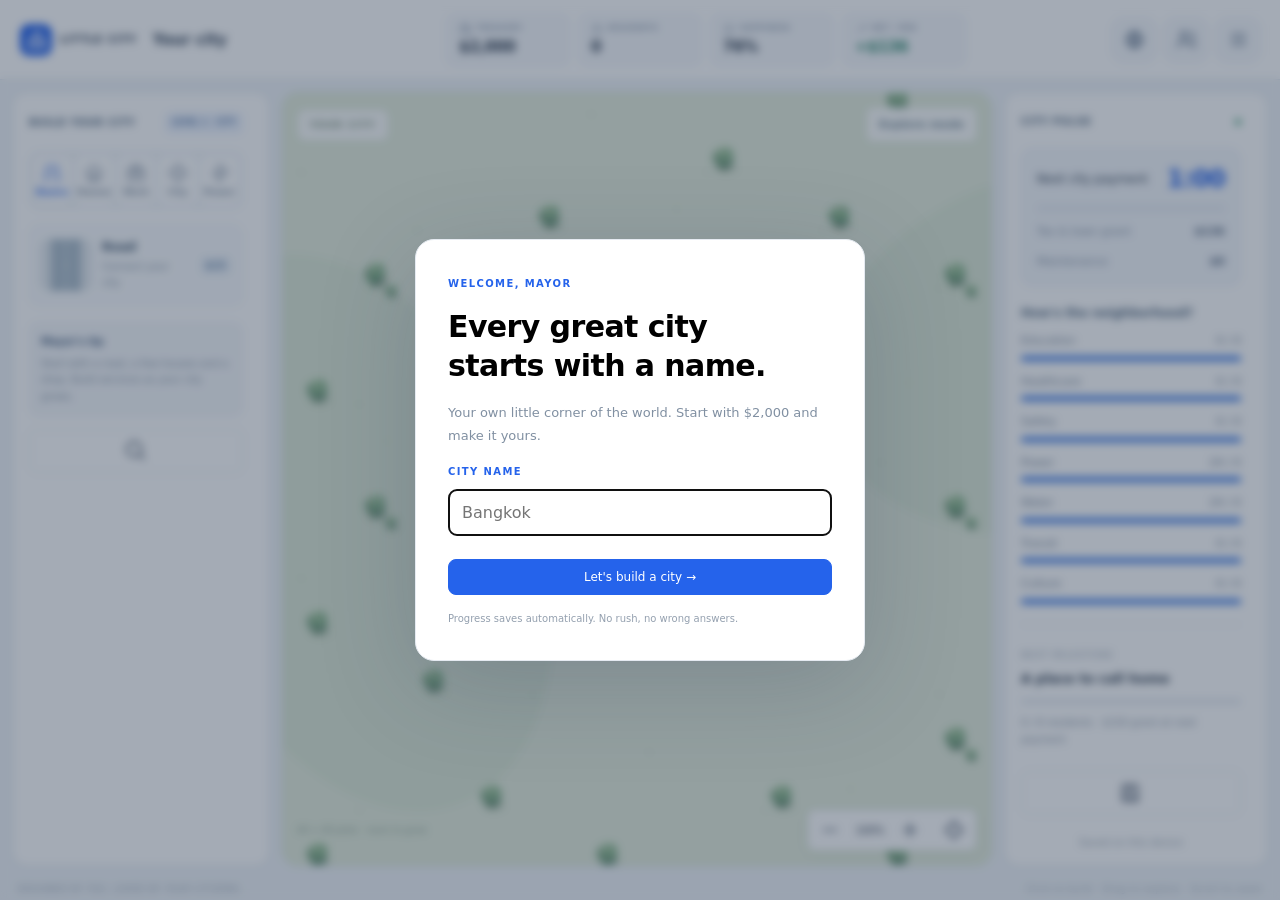
==== web/index.html @ 2259da4b "Initial Commit" ====
<!doctype html><html lang="en"><head><meta charset="UTF-8"><meta name="viewport" content="width=device-width, initial-scale=1, viewport-fit=cover"><meta name="theme-color" content="#2563eb"><link rel="icon" type="image/svg+xml" href="favicon.svg"><link rel="alternate icon" type="image/png" sizes="32x32" href="favicon-32.png"><link rel="apple-touch-icon" sizes="180x180" href="apple-touch-icon.png"><title>Little City — Mayor's Workshop</title><link rel="stylesheet" href="style.css"><link rel="stylesheet" href="toolbar.css"><link rel="stylesheet" href="desktop.css"></head><body class="game">
<header class="gameHeader"><div class="cityIdentity"><a class="brand" href="./" aria-label="Little City home"><span class="logo" aria-hidden="true"><svg class="cityLogo" xmlns="http://www.w3.org/2000/svg" viewBox="0 0 24 24" width="22" height="22" fill="none" stroke="currentColor" stroke-width="1.8" stroke-linecap="round" stroke-linejoin="round" focusable="false"><path d="M3 21h18M5 21V10h5M10 21V3h7v18M17 11h4v10M13 7h1M13 11h1M13 15h1M7 14h.01M7 17h.01M19 15h.01M19 18h.01"/></svg></span><span>LITTLE CITY<small>MAYOR'S WORKSHOP</small></span></a><button id="cityName" title="Rename city">Your city</button></div><div class="stats"><div><small>TREASURY</small><strong id="money">$2,000</strong></div><div><small>RESIDENTS</small><strong id="population">0</strong></div><div><small>HAPPINESS</small><strong id="happy">75%</strong></div><div><small>NET / MIN</small><strong id="net">+$120</strong></div></div><div class="headerActions" role="group" aria-label="City actions"><button id="worldButton" title="Manage cities, country and continent">World map</button><button id="coopButton" title="Play together" aria-label="Play together">Play together</button><button id="menuButton" aria-label="Open game menu" aria-haspopup="dialog" aria-controls="modal" aria-expanded="false"><svg class="menuIcon" viewBox="0 0 24 24" width="20" height="20" aria-hidden="true" focusable="false"><path d="M4 6h16M4 12h16M4 18h16" fill="none" stroke="currentColor" stroke-width="2" stroke-linecap="round"/></svg><span>Menu</span></button></div></header>
<main><aside id="builder" aria-label="Construction tools"><div class="mobileSheetHeader"><b>Build your city</b><button id="closeBuild" aria-label="Close building tools">Done</button></div><div class="sectionHeading"><span>BUILD YOUR CITY</span><span id="level">LEVEL 1</span></div><h1>A little town.<br>Big possibilities.</h1><p class="muted">Pick a building. Find its place.</p><div id="categories" class="tabs"></div><div id="buildList"></div><div class="tip"><b>Mayor's tip</b><p id="tipText">Start with a road, a few houses and a shop. Build services as your city grows.</p></div><button id="inspectTool" class="wide">Select & inspect <kbd>Esc</kbd></button></aside>
<section id="mapArea" aria-label="Interactive city map"><canvas id="map" tabindex="0" aria-label="City map. Click to build. Drag to pan. Arrow keys move the cursor, Enter builds, plus and minus zoom."></canvas><button id="coopStatus" class="coopStatus" hidden aria-label="Shared city players"></button><div class="mapHeading"><span class="liveDot"></span><span id="mapLabel">YOUR NEXT GREAT PLACE</span><span id="toolLabel">Explore mode</span></div><div class="mapBottom"><span id="coords">40 × 40 plots · room to grow</span><div class="zoom"><button id="zoomOut" aria-label="Zoom out">−</button><span id="zoomText">100%</span><button id="zoomIn" aria-label="Zoom in">+</button><button id="centerMap" aria-label="Center map">⌖</button></div></div><div id="toast" role="status" aria-live="polite"></div></section>
<aside id="details" aria-label="City information"><div class="mobileSheetHeader"><b>City & building details</b><button id="closeDetails" aria-label="Close city information">Done</button></div><div class="sectionHeading"><span>CITY PULSE</span><span class="liveDot"></span></div><h2>Good things take shape.</h2><p class="muted">Every road is a new beginning.</p><div class="payment"><div><span>Next city payment</span><strong id="countdown">1:00</strong></div><progress id="timer" max="60" value="0"></progress><p><span>Tax & town grant</span><b id="income">$120</b></p><p><span>Maintenance</span><b id="expenses">$0</b></p></div><div id="selected"></div><h3>How's the neighborhood?</h3><div id="services"></div><p id="districtBenefits" class="muted"></p><div class="milestone"><small>NEXT MILESTONE</small><h3 id="milestoneTitle"></h3><progress id="milestoneProgress" max="8" value="0"></progress><p id="milestoneText"></p></div><button id="achievements" class="wide">City journal →</button><p id="saveState" class="saveState">Saved on this device</p></aside></main>
<nav id="mobileNav" aria-label="Game controls"><button id="mobileExplore" aria-pressed="true">Explore</button><button id="mobileBuild" aria-controls="builder" aria-expanded="false">Build</button><button id="mobilePulse" aria-controls="details" aria-expanded="false">City info</button><button id="mobileWorld">World</button></nav><footer><span>DESIGNED BY YOU. LOVED BY YOUR CITIZENS.</span><span>Click to build · Drag to explore · Scroll to zoom</span></footer>
<dialog id="welcome"><form id="welcomeForm"><span class="eyebrow">WELCOME, MAYOR</span><h2>Every great city<br>starts with a name.</h2><p>Your own little corner of the world. Start with $2,000 and make it yours.</p><label for="newName">CITY NAME</label><input id="newName" maxlength="40" placeholder="Bangkok" required autocomplete="off"><button class="primary wide" type="submit">Let's build a city →</button><small>Progress saves automatically. No rush, no wrong answers.</small></form></dialog>
<dialog id="modal" aria-label="City panel"><div id="modalContent"></div><button id="closeModal" class="wide">Back to city</button></dialog><input type="file" id="importFile" accept=".json,application/json" hidden>
<script src="engine.js"></script><script src="world.js"></script><script src="icons.js"></script><script src="art.js"></script><script src="game.js"></script><script src="coop-client.js"></script><script src="mobile.js"></script></body></html>
---- web/style.css ----
*{box-sizing:border-box} :root{font-family:Inter,ui-sans-serif,system-ui,-apple-system,BlinkMacSystemFont,"Segoe UI",sans-serif;color:#253448;background:#f4f6f8;font-synthesis:none}body{margin:0}button,input{font:inherit}button,a{touch-action:manipulation}button{border:1px solid #e1e7ec;border-radius:8px;background:white;color:#34445a;padding:10px 12px;cursor:pointer;transition:background .16s,transform .16s}button:hover{background:#edf3fd}button:focus-visible,a:focus-visible,canvas:focus-visible{outline:3px solid #2563eb;outline-offset:2px}button:disabled{opacity:.5;cursor:not-allowed}header{height:90px;padding:0 26px;background:white;display:flex;align-items:center;gap:25px;border-bottom:1px solid #e5e9ee}.brand{color:#22324b;text-decoration:none;font-weight:850;font-size:14px;letter-spacing:1.5px;display:flex;gap:10px;align-items:center;white-space:nowrap}.brand small{font-size:8px;letter-spacing:2px;display:block;margin-top:4px;color:#8793a3}.logo{display:grid;place-items:center;background:#2563eb;color:white;width:40px;height:40px;border-radius:11px;font-size:29px}#cityName{font-weight:650;border:0;font-size:17px;max-width:190px;overflow:hidden;text-overflow:ellipsis;white-space:nowrap}.stats{display:flex;gap:30px;flex:1;justify-content:center}.stats small{font-size:9px;letter-spacing:1.3px;color:#8490a0;display:block;margin-bottom:5px}.stats strong{font-size:21px;font-weight:650}#net{color:#278568}#menuButton{font-size:12px}main{display:grid;grid-template-columns:253px minmax(0,1fr) 271px;height:calc(100dvh - 124px);min-height:500px}aside{background:#fff;padding:25px 20px;overflow-y:auto;scrollbar-width:thin}#builder{border-right:1px solid #e4e8ed}#details{border-left:1px solid #e4e8ed}.sectionHeading{font-size:9px;font-weight:750;letter-spacing:1.4px;display:flex;justify-content:space-between;color:#8190a2}#level{color:#2563eb;background:#edf3ff;padding:3px 6px;border-radius:4px}h1{font-size:26px;line-height:1.23;letter-spacing:-1px;margin:23px 0 10px}h2{font-size:22px;letter-spacing:-.6px;line-height:1.3}h3{font-size:13px;margin:23px 0 12px}.muted{color:#8a95a3;font-size:12px;line-height:1.7}.tabs{display:flex;overflow:auto;gap:5px;margin:24px -5px 14px;padding-bottom:8px;scrollbar-width:thin}.tabs button{font-size:10px;border:0;padding:8px}.tabs .active{background:#eaf1ff;color:#2563eb;font-weight:700}.buildCard{width:100%;display:flex;text-align:left;gap:11px;align-items:center;margin-bottom:8px;padding:11px 9px}.buildCard.active{background:#edf4ff;border-color:#80a7ef;box-shadow:0 0 0 1px #80a7ef}.buildCard canvas{width:43px;height:43px;background:#edf3ed;border-radius:6px;flex-shrink:0}.buildCard b{font-size:12px;display:block;margin-bottom:5px}.buildCard small{font-size:10px;color:#8b96a3}.buildCard .price{margin-left:auto;color:#2563eb;font-size:11px;font-weight:700}.tip{margin-top:24px;border-radius:10px;background:#f5f8fd;padding:15px;font-size:11px;color:#74859b;line-height:1.65}.tip b{color:#3c5679}.tip p{margin:5px 0 0}.wide{width:100%;margin-top:13px;font-size:12px}kbd{font:9px inherit;margin-left:15px;color:#8c97a7}#mapArea{position:relative;overflow:hidden;background:#c4dbb5}#map{width:100%;height:100%;display:block;touch-action:none;cursor:grab}.mapHeading{position:absolute;left:22px;top:22px;right:22px;display:flex;gap:9px;align-items:center;pointer-events:none;font-size:9px;letter-spacing:1.3px;color:#4d6d4b;font-weight:750}#toolLabel{margin-left:auto;background:#ffffffdc;padding:9px 12px;border-radius:7px;letter-spacing:0;font-size:11px;color:#506076}.liveDot{background:#42a078;border-radius:50%;width:6px;height:6px;display:inline-block}.mapBottom{position:absolute;bottom:18px;left:20px;right:20px;display:flex;justify-content:space-between;align-items:center;gap:10px}#coords{color:#58764f;font-size:10px}.zoom{background:white;display:flex;border-radius:8px;box-shadow:0 2px 12px #35542a13;align-items:center}.zoom button{border:0;border-radius:8px;font-size:19px;padding:7px 11px}.zoom span{font-size:10px;min-width:36px;text-align:center}.payment{background:#f7f9fc;border:1px solid #e9edf3;border-radius:12px;padding:15px;margin-top:23px;font-size:11px}.payment>div{display:flex;align-items:center;justify-content:space-between}.payment strong{font-size:19px;color:#2563eb}.payment p{display:flex;justify-content:space-between;color:#7f8da1;margin:13px 0 0}.payment b{color:#50627b;font-weight:550}progress{display:block;width:100%;height:5px;border:0;border-radius:8px;margin-top:13px;accent-color:#3474e5}progress::-webkit-progress-bar{background:#e5eaf1;border-radius:8px}progress::-webkit-progress-value{background:#3474e5;border-radius:8px}.service{font-size:10px;margin:11px 0}.service>div{display:flex;justify-content:space-between;color:#718197}.service progress{height:4px;margin-top:6px}.milestone{border-top:1px solid #e8edf2;margin-top:24px;padding-top:22px}.milestone small{font-size:9px;color:#93a0af;letter-spacing:1px}.milestone h3{margin:9px 0}.milestone p{font-size:10px;color:#8996a6}.saveState{text-align:center;font-size:9px;color:#9ba6b2;margin-top:20px}#selected{font-size:12px;line-height:1.65}#selected:not(:empty){border:1px solid #b7ceef;background:#f6f9ff;border-radius:10px;padding:14px;margin-top:20px}#selected h3{margin:0 0 5px}.primary{background:#2563eb;border-color:#2563eb;color:white}.primary:hover{background:#1d52c9}.danger{color:#bd4b48}footer{height:34px;background:white;display:flex;align-items:center;justify-content:space-between;padding:0 25px;font-size:8px;letter-spacing:1px;color:#8e9cac}dialog{border:1px solid #e5eaf1;border-radius:19px;width:min(450px,calc(100% - 30px));padding:32px;box-shadow:0 24px 100px #23344b33;max-height:90dvh;overflow:auto}dialog::backdrop{background:#1c2d4766;backdrop-filter:blur(4px)}dialog h2{font-size:30px;margin:16px 0}dialog p{color:#8190a2;font-size:13px;line-height:1.8}dialog label,.eyebrow{font-size:10px;font-weight:700;letter-spacing:1.4px;color:#2563eb}dialog input{border:1px solid #d6dee8;border-radius:8px;padding:13px;width:100%;margin:10px 0}dialog small{display:block;font-size:10px;color:#94a0af;line-height:1.8;margin-top:15px}#toast{position:absolute;left:50%;bottom:75px;transform:translateX(-50%);max-width:90%;width:max-content;background:#fff;color:#405777;box-shadow:0 5px 30px #33553322;border-radius:10px;padding:13px 19px;font-size:12px;opacity:0;pointer-events:none;transition:opacity .2s}#toast.show{opacity:1}.menuActions{display:grid;gap:7px}.journalRow{border-bottom:1px solid #eee;padding:12px 0;font-size:12px}.cityRow{display:block;text-align:left;width:100%;margin:10px 0}.adminHeader{padding:30px;max-width:1100px;margin:auto}.adminGrid{display:grid;grid-template-columns:repeat(auto-fit,minmax(230px,1fr));gap:15px}.adminCard{background:white;border:1px solid #e1e7ef;border-radius:12px;padding:20px}.adminCard h3{margin:0}.adminCard p{font-size:12px;color:#7c8b9d}
@media(min-width:1600px){main{grid-template-columns:290px 1fr 300px}aside{padding:30px}}@media(max-width:1100px){header{gap:12px;padding:0 15px}.stats{gap:18px}.brand{font-size:11px}.brand small{font-size:6px}main{grid-template-columns:210px 1fr 220px}aside{padding:20px 14px}h1{font-size:23px}.stats strong{font-size:18px}#cityName{max-width:110px;font-size:14px}}@media(max-width:800px){header{height:112px;flex-wrap:wrap;padding:10px 14px;gap:8px;justify-content:space-between}.brand{flex:1}#cityName{max-width:140px}.stats{order:5;flex-basis:100%;justify-content:space-between;gap:10px}.stats small{font-size:8px;margin-bottom:2px}.stats strong{font-size:17px}main{height:auto;min-height:0;grid-template-columns:1fr}#mapArea{height:55dvh;min-height:320px;grid-row:1}#builder{padding:15px}#builder h1,#builder>.muted,.tip{display:none}#categories{margin:10px 0}#buildList{display:flex;overflow:auto;gap:8px}.buildCard{min-width:170px;width:170px;margin:0}.sectionHeading{font-size:9px}#details{padding:18px;display:grid;grid-template-columns:1fr 1fr;gap:0 22px}#details>.sectionHeading,#details>h2,#details>.muted{display:none}.payment{margin:0}#services{grid-column:2;grid-row:2 / span 2}#details>h3{grid-column:2;grid-row:1;margin:0}#selected{grid-column:1 / -1}.milestone{margin-top:15px}footer{height:auto;min-height:30px;padding:10px 14px}footer span:last-child{display:none}.mapHeading{left:14px;right:14px;top:14px}#coords{font-size:9px}.mapBottom{left:12px;right:12px}}
@media(prefers-reduced-motion:reduce){*{transition:none!important}}
/* Wider atlas modal, with a mobile-friendly list alongside the map. */
.worldDialog{width:min(940px,calc(100% - 28px));padding:28px}.worldDialog h2{margin:13px 0}.worldPromotion{background:#edf4ff;border:1px solid #d8e6fc;border-radius:9px;padding:12px 15px;color:#436493;font-size:12px;line-height:1.7}.worldNames{margin:12px 0}.worldAtlas{background:#edf5f9;border-radius:13px;border:1px solid #dbe6ed;margin:18px 0;overflow:hidden}.worldAtlas svg{display:block;width:100%;max-height:620px}.worldAtlas g[role=button]{cursor:pointer}.worldAtlas g[role=button]:focus{outline:none;filter:drop-shadow(0 0 4px #2563eb)}.countryList{display:grid;grid-template-columns:repeat(auto-fit,minmax(240px,1fr));gap:12px}.countryCard{position:relative;border:1px solid #e0e7ee;border-radius:10px;padding:15px}.countryCard h3{margin:0 0 12px;max-width:60%;overflow-wrap:anywhere}.renameCountry{position:absolute;right:10px;top:9px;font-size:9px;padding:6px}.worldCity{display:block;text-align:left;width:100%;margin:7px 0;padding:12px}.worldCity.current{background:#f0f5ff;border-color:#a4c0f0}.worldCity b{display:block;font-size:12px}.worldCity small{display:block;margin:5px 0 0;font-size:10px;line-height:1.7}.worldActions{padding:8px 0 16px;border-bottom:1px solid #e5eaf1}.worldActions form{display:flex;flex-wrap:wrap;gap:12px;align-items:flex-end}.worldActions label{display:block;flex:1;min-width:150px;font-size:10px;letter-spacing:.4px}.worldActions input,.worldActions select{display:block;width:100%;height:42px;padding:10px;border:1px solid #d4dfeb;border-radius:8px;margin:8px 0 0;background:#fff;font:12px system-ui;color:#34445a}.worldActions form button{min-height:42px}.worldActions p{font-size:11px}.worldDialog~#toast{z-index:100}#worldButton{color:#2563eb;font-size:11px;white-space:nowrap}#level{letter-spacing:.3px;white-space:nowrap}.sectionHeading{gap:5px}#builder>.sectionHeading>span:first-child{max-width:80px;line-height:1.6}@media(max-width:800px){#worldButton{font-size:10px;padding:8px}.worldDialog{padding:20px}.worldAtlas svg{min-height:180px}.worldActions form{display:block}.worldActions label{margin-bottom:12px}.worldActions form button{width:100%}.countryList{grid-template-columns:1fr}header{height:auto;min-height:112px}.brand{font-size:10px}#cityName{max-width:100px}#menuButton{font-size:10px;padding:8px}.worldCity small{font-size:10px}}
/* Phone/tablet game shell. The map stays visible; tools open as bottom sheets. */
#mobileNav,.mobileSheetHeader{display:none}
@media(max-width:900px),(max-height:500px) and (pointer:coarse){
body.game{height:100vh;height:100dvh;overflow:hidden;display:flex;flex-direction:column;overscroll-behavior:none}
.game header{height:auto;min-height:0;flex:none;display:grid;grid-template-columns:minmax(0,1fr) minmax(75px,1fr) auto;gap:4px 8px;padding:calc(6px + env(safe-area-inset-top)) max(10px,env(safe-area-inset-right)) 8px max(10px,env(safe-area-inset-left));z-index:4}
.game .brand{font-size:10px;letter-spacing:1px;gap:6px;min-width:0}.game .brand small{display:none}.game .logo{width:28px;height:28px;font-size:22px;border-radius:8px;flex:none}.game #cityName{font-size:13px;max-width:100%;width:100%;min-height:44px;padding:8px 3px}.game #menuButton{font-size:11px;min-height:44px;padding:8px}.game header>#worldButton{display:none}
.game .stats{grid-column:1/-1;display:grid;grid-template-columns:repeat(4,minmax(0,1fr));gap:8px;min-width:0;order:0;flex-basis:auto}.game .stats>div{min-width:0}.game .stats small{font-size:8px;letter-spacing:.7px;margin:0 0 3px;white-space:nowrap}.game .stats strong{display:block;font-size:clamp(12px,3.8vw,18px);white-space:nowrap;overflow:hidden;text-overflow:ellipsis;font-variant-numeric:tabular-nums}
.game main{display:block;position:relative;flex:1;min-height:0;height:auto;margin-bottom:calc(62px + env(safe-area-inset-bottom));width:100%;overflow:hidden}.game #mapArea{height:100%;min-height:0;width:100%}.game #map{cursor:default}.game footer{display:none}
.game #builder,.game #details{display:none;position:fixed;left:max(8px,env(safe-area-inset-left));right:max(8px,env(safe-area-inset-right));bottom:calc(70px + env(safe-area-inset-bottom));width:auto;max-height:min(56dvh,470px);padding:0 16px 16px;background:#fff;border:1px solid #d9e3ee;border-radius:16px;z-index:8;box-shadow:0 -6px 32px #1a31452b;overflow-y:auto;overscroll-behavior:contain;scroll-padding-top:56px;scrollbar-width:thin}
.game #builder.mobileOpen,.game #details.mobileOpen{display:block}.mobileSheetHeader{display:flex;justify-content:space-between;align-items:center;position:sticky;top:0;background:white;padding:9px 0;border-bottom:1px solid #edf0f4;margin-bottom:12px;z-index:1;gap:10px}.mobileSheetHeader b{font-size:13px}.mobileSheetHeader button{min-height:44px;min-width:52px;font-size:12px;color:#2563eb}
.game #builder h1,.game #builder>.muted,.game .tip,.game #details>.sectionHeading,.game #details>h2,.game #details>.muted{display:none}.game #builder>.sectionHeading{font-size:9px}.game #builder>.sectionHeading>span:first-child{max-width:none}.game #categories{margin:8px 0 12px;gap:3px;padding-bottom:3px;overflow:auto}.game #categories button{min-height:44px;flex-shrink:0;font-size:12px;padding:10px}.game #buildList{display:grid;grid-template-columns:repeat(2,minmax(0,1fr));gap:8px;overflow:visible}.game .buildCard{min-width:0;width:100%;margin:0;padding:10px 8px;gap:7px;flex-wrap:wrap;min-height:82px}.game .buildCard canvas{width:36px;height:36px}.game .buildCard>span:not(.price){min-width:0;flex:1}.game .buildCard b{font-size:12px;overflow-wrap:anywhere}.game .buildCard small{font-size:10px;line-height:1.5}.game .buildCard .price{margin-left:43px;font-size:12px;width:100%}.game #inspectTool{min-height:44px;margin-top:12px}.game kbd{display:none}
.game #details .payment{margin:12px 0}.game #selected:not(:empty){margin:0 0 15px;padding:14px}.game #details:has(#selected:not(:empty)) .payment{display:none}.game #details:has(#selected:not(:empty)) #selected{margin-top:0}.game #selected .wide{min-height:46px;font-size:13px}.game #details>h3{margin:18px 0 12px}.game .service{font-size:12px;margin:14px 0}.game .milestone{margin-top:18px}.game .saveState{font-size:10px}
#mobileNav{display:grid;grid-template-columns:repeat(4,minmax(0,1fr));gap:5px;position:fixed;bottom:0;left:0;right:0;padding:7px max(9px,env(safe-area-inset-right)) calc(7px + env(safe-area-inset-bottom)) max(9px,env(safe-area-inset-left));height:calc(62px + env(safe-area-inset-bottom));background:#fff;border-top:1px solid #dfe6ed;z-index:10}#mobileNav button{min-height:46px;min-width:0;font-size:12px;font-weight:650;border:0;border-radius:9px;padding:8px 3px}#mobileNav .active{background:#e9f1ff;color:#2563eb}
.game .mapHeading{top:12px;left:12px;right:12px;gap:6px;font-size:9px}.game #mapLabel{min-width:0;max-width:44%;white-space:nowrap;overflow:hidden;text-overflow:ellipsis}.game #toolLabel{font-size:11px;max-width:54%;white-space:nowrap;overflow:hidden;text-overflow:ellipsis;padding:9px}.game .mapBottom{bottom:12px;left:12px;right:12px;justify-content:flex-end}.game #coords{display:none}.game .zoom button{width:44px;min-height:44px;padding:8px;font-size:24px}.game .zoom span{font-size:11px;min-width:40px}.game #toast{bottom:68px;font-size:12px;line-height:1.6;padding:10px 14px;max-width:calc(100% - 24px)}
dialog{padding:22px;width:calc(100% - 24px);max-height:calc(100dvh - 24px - env(safe-area-inset-top) - env(safe-area-inset-bottom));overscroll-behavior:contain;scroll-padding-bottom:70px}dialog input,dialog select,.worldActions input,.worldActions select{font-size:16px;min-height:46px}dialog button{min-height:44px}dialog h2{font-size:26px}.worldDialog{padding:20px;width:calc(100% - 20px)}.worldDialog #closeModal{position:sticky;bottom:0;background:#fff;border-color:#cfdced;box-shadow:0 -4px 12px #fff}.worldActions form{display:block}.worldActions label{margin-bottom:13px}.worldActions form button{width:100%}.countryList{grid-template-columns:minmax(0,1fr)}.countryCard{min-width:0}.countryCard h3{max-width:calc(100% - 115px)}.renameCountry{min-height:44px;font-size:10px;top:7px}.worldCity{min-height:64px}.worldCity small{font-size:11px}.worldCity b{font-size:14px}.worldAtlas{overflow:auto;max-height:260px}.worldAtlas svg{min-width:650px;min-height:210px;max-height:none}.worldPromotion{font-size:12px}.worldNames button{width:100%}
.adminHeader{padding:22px 14px}.adminGrid{grid-template-columns:minmax(0,1fr)}.adminHeader input{font-size:16px}.adminHeader button{min-height:46px}.adminCard a{display:inline-flex;align-items:center;min-height:44px}body:not(.game) header{min-height:70px;height:auto;gap:10px;padding:12px;flex-wrap:wrap}body:not(.game) header>strong{font-size:13px}body:not(.game) header>span{font-size:10px!important}.adminHeader h1{font-size:27px}
}
@media(max-height:500px) and (pointer:coarse){.game header{grid-template-columns:minmax(90px,1fr) minmax(90px,1fr) minmax(260px,3fr) auto;padding-top:max(3px,env(safe-area-inset-top));padding-bottom:3px}.game header .stats{grid-row:1;grid-column:3;gap:14px}.game #menuButton{grid-column:4}.game #builder,.game #details{max-height:calc(100dvh - 124px - env(safe-area-inset-bottom))}.game .brand>span:last-child{display:none}.game .mapHeading{top:6px}.game .mapBottom{bottom:6px}}
/* Explicit header slots keep the menu in the same corner on every device. */
.game #menuButton{display:inline-flex;align-items:center;justify-content:center;gap:8px;min-width:44px;min-height:44px;white-space:nowrap;flex-shrink:0;line-height:1;border-color:#dbe3ed;font-size:12px;font-weight:600}
.menuIcon{display:block;flex:none;pointer-events:none}.game #menuButton>span{pointer-events:none}
/* Desktop uses the available viewport; short laptop screens scroll each sidebar. */
@media(min-width:901px) and (min-height:501px),(min-width:901px) and (pointer:fine){
body.game{height:100vh;height:100dvh;display:flex;flex-direction:column;overflow:hidden}
.game header{height:80px;min-height:80px;display:grid;grid-template-columns:minmax(150px,190px) minmax(100px,160px) minmax(0,1fr) auto auto;gap:16px;flex:none;padding:0 20px}
.game header>.brand{grid-column:1;grid-row:1;min-width:0}.game header>#cityName{grid-column:2;grid-row:1;min-width:0;max-width:100%;width:100%;padding:10px 4px}.game header>.stats{grid-column:3;grid-row:1;display:grid;grid-template-columns:repeat(4,minmax(0,1fr));gap:14px;min-width:0}.game header>.stats>div{min-width:0}.game header>.stats strong{display:block;font-size:19px;overflow:hidden;text-overflow:ellipsis;white-space:nowrap;font-variant-numeric:tabular-nums}.game header>#worldButton{grid-column:4;grid-row:1;min-height:44px}.game header>#menuButton{grid-column:5;grid-row:1}.game main{height:auto;min-height:0;flex:1;overflow:hidden}.game aside{min-height:0}.game footer{flex:none;min-height:30px;height:30px}.game #mapArea{min-width:0;min-height:0}.game .buildCard{min-width:0}.game .buildCard>span:not(.price){min-width:0}.game .buildCard b{overflow-wrap:anywhere}.game .zoom button{min-width:40px;min-height:40px}
}
@media(min-width:901px) and (max-width:1199px) and (min-height:501px),(min-width:901px) and (max-width:1199px) and (pointer:fine){
.game header{height:116px;min-height:116px;grid-template-columns:minmax(150px,1fr) minmax(120px,1fr) auto auto;grid-template-rows:48px 48px;gap:0 14px;padding:7px 16px 9px}.game header>.stats{grid-row:2;grid-column:1/-1;gap:20px;justify-content:start;grid-template-columns:repeat(4,minmax(0,1fr))}.game header>#worldButton{grid-column:3;grid-row:1}.game header>#menuButton{grid-column:4;grid-row:1}.game header .brand{font-size:12px}.game main{grid-template-columns:210px minmax(0,1fr) 220px}
}
@media(max-width:900px),(max-height:500px) and (pointer:coarse){
.game header>.brand{grid-row:1;grid-column:1;overflow:hidden}.game header>#cityName{grid-row:1;grid-column:2}.game header>#menuButton{grid-row:1;grid-column:3;justify-self:end;width:44px;height:44px;padding:0}.game header>#menuButton>span{display:none}.game header>.stats{grid-row:2;grid-column:1/-1}.game .menuIcon{width:21px;height:21px}
}
@media(max-height:500px) and (pointer:coarse){
.game header>.stats{grid-row:1;grid-column:3}.game header>#menuButton{grid-row:1;grid-column:4}
}
/* A scrollable menu with an immediate close action, separate from the atlas. */
.cityMenu{position:fixed;inset:88px 16px auto auto;margin:0;width:min(390px,calc(100vw - 32px));max-height:calc(100dvh - 110px);padding:0 20px 18px;border-radius:15px;overscroll-behavior:contain;scroll-padding-top:90px;scroll-padding-bottom:64px}
.menuHeading{display:flex;gap:12px;justify-content:space-between;align-items:center;position:sticky;top:0;z-index:2;background:#fff;padding:20px 0 12px;border-bottom:1px solid #e8edf3}.menuHeading h2{font-size:23px;margin:6px 0 0}.menuHeading>button{min-height:44px;min-width:58px}.cityMenu .menuIntro{font-size:12px;line-height:1.65;margin:14px 0}.cityMenu .menuActions{gap:8px}.cityMenu .menuActions>button,.cityMenu .menuActions>a{display:flex;flex-direction:column;justify-content:center;align-items:flex-start;gap:5px;text-align:left;min-height:64px;width:100%;padding:12px;border:1px solid #e1e7ed;border-radius:9px;text-decoration:none;color:#34445a;background:white;line-height:1.45;overflow-wrap:anywhere}.cityMenu .menuActions b{font-size:13px;font-weight:650}.cityMenu .menuActions span{font-size:11px;color:#7c8b9c}.cityMenu .menuActions>a:hover,.cityMenu .menuActions>button:hover{background:#f3f7fd}.menuRestart{margin:20px 0 10px;border-top:1px solid #e5eaf0;padding-top:8px}.menuRestart summary{cursor:pointer;padding:14px 3px;min-height:44px;font-size:12px;color:#95635d}.menuRestart>button{min-height:44px;width:100%;margin-bottom:8px;font-size:12px}.menuRestart p{font-size:11px}.cityMenu #closeModal{position:sticky;bottom:0;min-height:46px;background:#fff;box-shadow:0 -8px 14px #ffffffed;border-color:#cbd9e8;margin-top:12px}
@media(min-width:901px) and (max-width:1199px){.cityMenu{top:124px;max-height:calc(100dvh - 145px)}}
@media(max-width:900px),(max-height:500px) and (pointer:coarse){.cityMenu{inset: auto max(10px,env(safe-area-inset-right)) max(10px,env(safe-area-inset-bottom)) max(10px,env(safe-area-inset-left));width:auto;max-width:480px;max-height:calc(100dvh - 24px - env(safe-area-inset-top) - env(safe-area-inset-bottom));margin:0 auto;padding:0 18px 14px;border-radius:17px}.cityMenu .menuHeading{padding-top:16px}.cityMenu #closeModal{min-height:46px}.cityMenu .menuActions>button,.cityMenu .menuActions>a{min-height:68px}.cityMenu .menuActions span{font-size:12px}}
@media(max-height:500px) and (pointer:coarse) and (max-width:600px){.game header{grid-template-columns:28px minmax(60px,90px) minmax(0,1fr) 44px;gap:4px 7px;padding-left:8px;padding-right:8px}.game .stats{gap:7px}.game .stats small{font-size:7px;letter-spacing:0}.game .stats strong{font-size:13px}.game #cityName{font-size:12px}}
/* One local line-icon vocabulary for the game controls. */
.uiIcon{display:block;width:22px;height:22px;flex:none;pointer-events:none}.iconOnly{display:inline-flex;align-items:center;justify-content:center;min-width:44px;min-height:44px;padding:10px}.iconWithLabel{display:inline-flex;align-items:center;gap:10px}.iconWithLabel>.uiIcon{width:20px;height:20px}.game #categories button.iconOnly{min-width:40px;min-height:42px;padding:9px;color:#698099}.game #categories button.active{color:#2563eb}.game .stats small .uiIcon{width:16px;height:16px;color:#7b8da3;margin-bottom:2px}.game #worldButton,.game #coopButton{display:inline-flex;align-items:center;justify-content:center;min-height:44px;min-width:44px;padding:10px;color:#2563eb}.game #menuButton.iconOnly{width:44px;padding:10px}.coopStatus{position:absolute;top:58px;left:14px;z-index:3;min-height:40px;font-size:11px;background:#fff;color:#2563eb;box-shadow:0 2px 10px #25456318}.coopStatus[hidden]{display:none}.coopDialog{width:min(490px,calc(100% - 24px));padding:0 22px 20px}.coopBody{display:flex;flex-direction:column;gap:12px}.coopBody p{font-size:13px;line-height:1.7}.coopBody>button{width:100%;min-height:48px;text-align:left;justify-content:flex-start}.coopBody input{font-size:16px;margin-bottom:0}.coopBody small{font-size:11px;line-height:1.7;margin:0}.coopPlayers{background:#f0f5ff;border-radius:9px;padding:13px;color:#496eaa!important}.coopSignIn{display:flex;justify-content:center;align-items:center;min-height:48px;border:1px solid #bfd0ef;border-radius:8px;padding:12px;color:#2563eb;text-decoration:none;font-size:13px}
@media(min-width:1200px){.game header{grid-template-columns:minmax(145px,185px) minmax(95px,150px) minmax(0,1fr) 44px 44px 44px}.game header>#worldButton{grid-column:4}.game header>#coopButton{grid-row:1;grid-column:5}.game header>#menuButton{grid-column:6}}
@media(min-width:901px) and (max-width:1199px){.game header{grid-template-columns:minmax(130px,1fr) minmax(110px,1fr) 44px 44px 44px}.game header>#coopButton{grid-row:1;grid-column:4}.game header>#menuButton{grid-column:5}}
@media(max-width:900px),(max-height:500px) and (pointer:coarse){.game header{grid-template-columns:minmax(0,1fr) minmax(70px,1fr) 44px 44px}.game header>#coopButton{grid-row:1;grid-column:3;justify-self:end;padding:10px}.game header>#menuButton{grid-column:4}.game header>.stats{grid-column:1/-1}.game #mobileNav button.iconOnly{display:flex;flex-direction:column;gap:4px;padding:3px}.game #mobileNav button::after{content:attr(aria-label);font-size:9px;font-weight:600;line-height:1}.game #mobileNav .uiIcon{width:21px;height:21px}.game #inspectTool.iconOnly{width:100%}.game .stats small .uiIcon{height:14px;width:14px}.game #categories button.iconOnly{flex:1;min-width:44px}.coopStatus{top:56px;left:12px;min-height:38px}.coopDialog{padding:0 18px 16px}.coopDialog .menuHeading{padding-top:15px}}
@media(max-height:500px) and (pointer:coarse){.game header{grid-template-columns:28px minmax(65px,105px) minmax(0,1fr) 44px 44px}.game header>.stats{grid-row:1;grid-column:3}.game header>#coopButton{grid-column:4}.game header>#menuButton{grid-column:5}}
@media(max-width:900px),(max-height:500px) and (pointer:coarse){.game #categories button.iconOnly{display:flex;flex-direction:column;gap:4px;padding:8px 2px}.game #categories button.iconOnly::after{content:attr(aria-label);font-size:8px;line-height:1.2;font-weight:600}}

/* The city mark uses the same rounded 1.8px strokes as the control icons. */
.logo .cityLogo{display:block;width:22px;height:22px;flex:none;overflow:visible;pointer-events:none}
/* Softer map colors share the interface's blue-gray palette. */
#mapArea{background:#edf3e8}.mapHeading{color:#789181}#coords{color:#8a9f90}.buildCard canvas{background:#f0f5f1}.neighborhoodNote{background:#eaf2fc;border-radius:7px;padding:10px;color:#54759c;font-size:11px}#districtBenefits{font-size:11px;line-height:1.7}
---- web/toolbar.css ----
/* Header layout is owned here so all toolbar spacing uses one scale. */
.game header.gameHeader{
  --toolbar-gap:8px;
  display:grid;grid-template-columns:minmax(200px,280px) minmax(0,1fr) auto;
  grid-template-rows:1fr;align-items:center;gap:16px;
  height:80px;min-height:80px;flex:none;padding:12px 20px;
  background:#fff;border-bottom:1px solid #e4eaf1;
}
.game header.gameHeader .cityIdentity{display:flex;align-items:center;gap:12px;min-width:0;overflow:hidden}
.game header.gameHeader .cityIdentity>.brand{display:flex;align-items:center;gap:8px;min-width:0;flex:none;font-size:10px;letter-spacing:1px}
.game header.gameHeader .brand .logo{width:32px;height:32px;min-width:32px;display:grid;place-items:center;border-radius:9px;font-size:24px}
.game header.gameHeader .brand small{display:none}
.game header.gameHeader #cityName{min-width:0;min-height:44px;height:44px;width:auto;max-width:100%;flex:1;padding:0 4px;border:0;border-radius:8px;text-align:left;white-space:nowrap;overflow:hidden;text-overflow:ellipsis;font-size:15px;font-weight:650;line-height:44px;background:transparent}
.game header.gameHeader>.stats{grid-column:2;grid-row:1;display:grid;grid-template-columns:repeat(4,minmax(0,1fr));width:100%;max-width:520px;justify-self:center;gap:var(--toolbar-gap);margin:0;min-width:0;order:0;align-items:stretch}
.game header.gameHeader .stats>div{min-width:0;height:48px;display:flex;align-items:center;justify-content:center;gap:8px;padding:8px;border:1px solid #edf0f5;border-radius:10px;background:#f7f9fc}
.game header.gameHeader .stats small{display:flex;align-items:center;justify-content:center;flex:none;width:18px;height:18px;margin:0;line-height:1;color:#8190a4}
.game header.gameHeader .stats small .uiIcon{display:block;width:17px;height:17px;margin:0;color:inherit}
.game header.gameHeader .stats strong{display:block;min-width:0;max-width:100%;font-size:15px;font-weight:650;line-height:20px;white-space:nowrap;overflow:hidden;text-overflow:ellipsis;font-variant-numeric:tabular-nums;letter-spacing:-.25px}
.game header.gameHeader .headerActions{grid-column:3;grid-row:1;display:flex;align-items:center;justify-content:flex-end;gap:var(--toolbar-gap);min-width:0}
.game header.gameHeader .headerActions>:is(#worldButton,#coopButton,#menuButton){display:inline-flex;align-items:center;justify-content:center;flex:0 0 44px;grid-column:auto;grid-row:auto;justify-self:auto;width:44px;min-width:44px;max-width:44px;height:44px;min-height:44px;margin:0;padding:0;border:1px solid #e1e7ef;border-radius:11px;background:#f7f9fc;color:#506680;line-height:1;box-shadow:none}
.game header.gameHeader .headerActions>button:hover{background:#eaf1fc;border-color:#c6d6ed}
.game header.gameHeader .headerActions .uiIcon{width:21px;height:21px;margin:0}
.game header.gameHeader #menuButton>span{display:none}
@media(min-width:901px) and (max-width:1199px){
  .game header.gameHeader{grid-template-columns:minmax(150px,220px) minmax(0,1fr) auto;gap:12px;padding:12px 16px;height:80px;min-height:80px}
  .game header.gameHeader .cityIdentity>.brand>span:last-child{display:none}
  .game header.gameHeader .stats>div{padding:6px;gap:5px}
  .game header.gameHeader .stats strong{font-size:14px}
}
@media(min-width:901px) and (min-height:501px),(min-width:901px) and (pointer:fine){
  .cityMenu{top:88px;max-height:calc(100dvh - 110px)}
}
@media(max-width:900px),(max-height:500px) and (pointer:coarse){
  .game header.gameHeader{display:grid;grid-template-columns:minmax(0,1fr) 96px;grid-template-rows:44px 52px;gap:10px 12px;height:auto;min-height:0;padding:calc(10px + env(safe-area-inset-top)) max(12px,env(safe-area-inset-right)) 10px max(12px,env(safe-area-inset-left))}
  .game header.gameHeader .cityIdentity{grid-column:1;grid-row:1;gap:10px;min-width:0;height:44px}
  .game header.gameHeader .cityIdentity>.brand{width:32px;min-width:32px;flex:0 0 32px;overflow:hidden}
  .game header.gameHeader .cityIdentity>.brand>span:last-child{display:none}
  .game header.gameHeader #cityName{font-size:15px;padding:0;line-height:44px}
  .game header.gameHeader .headerActions{grid-column:2;grid-row:1;gap:8px;width:96px;justify-content:flex-end}
  .game header.gameHeader .headerActions>#worldButton{display:none}
  .game header.gameHeader>.stats{grid-column:1/-1;grid-row:2;gap:8px;max-width:none;justify-self:stretch;align-self:stretch}
  .game header.gameHeader .stats>div{height:52px;display:flex;flex-direction:column;justify-content:center;align-items:center;gap:3px;padding:5px 3px;border-radius:10px}
  .game header.gameHeader .stats small{width:16px;height:16px}
  .game header.gameHeader .stats small .uiIcon{width:15px;height:15px}
  .game header.gameHeader .stats strong{width:100%;text-align:center;font-size:clamp(11px,3.6vw,15px);line-height:18px;margin:0;letter-spacing:-.25px}
}
@media(max-height:500px) and (pointer:coarse){
  .game header.gameHeader{grid-template-columns:minmax(85px,160px) minmax(0,1fr) 96px;grid-template-rows:44px;gap:10px;height:auto;min-height:0;padding:calc(6px + env(safe-area-inset-top)) max(10px,env(safe-area-inset-right)) 6px max(10px,env(safe-area-inset-left))}
  .game header.gameHeader .cityIdentity{grid-column:1;grid-row:1;gap:7px}
  .game header.gameHeader>.stats{grid-column:2;grid-row:1;gap:6px}
  .game header.gameHeader .headerActions{grid-column:3;grid-row:1}
  .game header.gameHeader .stats>div{height:44px;gap:1px;padding:3px}
  .game header.gameHeader .stats strong{font-size:12px;line-height:16px}
  .game header.gameHeader .stats small,.game header.gameHeader .stats small .uiIcon{width:13px;height:13px}
}
@media(max-height:500px) and (pointer:coarse) and (max-width:600px){
  .game header.gameHeader{grid-template-columns:minmax(65px,105px) minmax(0,1fr) 96px;gap:8px}
  .game header.gameHeader .cityIdentity>.brand{display:none}
  .game header.gameHeader #cityName{font-size:13px}
}
---- web/desktop.css ----
/* Desktop owns its panel proportions; phone sheets keep their existing styles. */
@media(min-width:901px) and (min-height:501px),(min-width:901px) and (pointer:fine){
  .game main{grid-template-columns:248px minmax(0,1fr) 266px;align-items:stretch;min-height:0}
  .game #builder,.game #details{position:static;display:block;width:auto;min-width:0;max-height:none;min-height:0;padding:22px 18px;overflow-x:hidden;overflow-y:auto;border-radius:0;box-shadow:none;scrollbar-gutter:stable}
  .game #builder{border:0;border-right:1px solid #e4eaf1}.game #details{border:0;border-left:1px solid #e4eaf1}
  .game .mobileSheetHeader{display:none}
  .game #builder>.sectionHeading{display:flex;align-items:center;gap:8px;flex-wrap:wrap;line-height:1.5;font-size:9px;letter-spacing:.8px}
  .game #builder>.sectionHeading>span:first-child{max-width:none;flex:none;white-space:nowrap}
  .game #level{padding:4px 6px;font-size:9px;white-space:nowrap;letter-spacing:0}
  .game #builder h1{display:block;font-size:23px;line-height:1.25;letter-spacing:-.6px;margin:18px 0 8px}
  .game #builder>.muted{display:block;font-size:11px;line-height:1.7;margin:0 0 17px}
  .game #categories{display:grid;grid-template-columns:repeat(5,minmax(0,1fr));gap:3px;margin:0 0 16px;padding:4px;background:#f5f7fa;border:1px solid #ecf0f5;border-radius:10px;overflow:visible}
  .game #categories button.iconOnly{display:flex;flex-direction:column;align-items:center;justify-content:center;gap:5px;width:100%;min-width:0;min-height:51px;padding:6px 0;border-radius:7px;color:#8291a4}
  .game #categories button.iconOnly .uiIcon{width:20px;height:20px}
  .game #categories button.iconOnly::after{content:attr(aria-label);font-size:8px;line-height:1;font-weight:600}
  .game #categories button[aria-label=Essentials]::after{content:'Basics'}
  .game #categories button[aria-label=Business]::after{content:'Work'}
  .game #categories button[aria-label=Services]::after{content:'City'}
  .game #categories button[aria-label=Utilities]::after{content:'Power'}
  .game #categories button.active{background:#fff;color:#2563eb;box-shadow:0 1px 4px #243d6010}
  .game #buildList{display:flex;flex-direction:column;gap:9px;overflow:visible}
  .game .buildCard{display:flex;align-items:center;flex-wrap:nowrap;gap:9px;min-width:0;width:100%;min-height:76px;margin:0;padding:10px 9px;border:1px solid #e5eaf0;border-radius:10px;background:white}
  .game .buildCard canvas{flex:0 0 46px;width:46px;height:46px;background:#f1f5f1;border-radius:8px}
  .game .buildCard>span:not(.price){flex:1;min-width:0}
  .game .buildCard b{font-size:12px;font-weight:650;line-height:1.4;margin-bottom:4px;overflow-wrap:normal}
  .game .buildCard small{display:block;font-size:10px;line-height:1.5;color:#8794a5}
  .game .buildCard .price{flex:none;width:auto;margin:0;font-size:10px;white-space:nowrap;font-variant-numeric:tabular-nums}
  .game .buildCard.active{border-color:#8eb0e6;background:#f2f6ff;box-shadow:0 0 0 1px #8eb0e6}
  .game .tip{display:block;margin-top:18px;padding:13px;font-size:11px}
  .game #inspectTool{display:flex;width:100%;min-height:42px;margin-top:12px}
  .game #details>.sectionHeading{display:flex;align-items:center;min-height:21px;font-size:9px;letter-spacing:1px}
  .game #details>h2,.game #details>.muted{display:none}
  .game #details .payment{margin:16px 0 20px;padding:15px;border-radius:11px;font-size:12px}
  .game #details .payment p{font-size:11px;line-height:1.5}
  .game #details>h3{font-size:13px;margin:20px 0 13px}
  .game .service{font-size:11px;line-height:1.5;margin:13px 0}
  .game .service progress{margin-top:6px;height:5px}
  .game #districtBenefits{font-size:10px;line-height:1.7;color:#7f8ea1}
  .game #selected:not(:empty){padding:14px;margin:16px 0 18px;border-radius:11px;line-height:1.7;font-size:12px}
  .game #selected h3{font-size:14px}.game #selected button{min-height:42px;font-size:11px}
  .game .milestone{padding-top:18px;margin-top:20px}.game .milestone p{font-size:10px;line-height:1.7}
  .game #achievements{min-height:42px}.game .saveState{font-size:10px;line-height:1.6}
  .game .mapHeading{left:20px;right:20px;top:20px}.game #mapLabel{min-width:0;max-width:48%;white-space:nowrap;overflow:hidden;text-overflow:ellipsis}
  .game #toolLabel{max-width:48%;overflow:hidden;text-overflow:ellipsis;white-space:nowrap}
  .game #coords{font-size:9px}.game .zoom{flex:none}
}
@media(min-width:901px) and (max-width:1099px) and (min-height:501px),(min-width:901px) and (max-width:1099px) and (pointer:fine){
  .game main{grid-template-columns:218px minmax(0,1fr) 228px}
  .game #builder,.game #details{padding:18px 12px}
  .game #builder h1{font-size:21px}
  .game .buildCard{padding:9px 7px;gap:7px}.game .buildCard canvas{flex-basis:38px;width:38px;height:38px}
  .game .buildCard b{font-size:11px}.game .buildCard small{font-size:9px}.game .buildCard .price{font-size:9px}
  .game .mapHeading{left:14px;right:14px;top:14px}.game #coords{display:none}.game .mapBottom{justify-content:flex-end}
}
@media(min-width:1500px) and (min-height:501px){
  .game main{grid-template-columns:280px minmax(0,1fr) 290px}
  .game #builder,.game #details{padding:26px 22px}
  .game .buildCard{min-height:82px;padding:12px;gap:11px}.game .buildCard canvas{flex-basis:50px;width:50px;height:50px}
  .game .buildCard b{font-size:13px}.game .buildCard small,.game .buildCard .price{font-size:11px}
}
/* Desktop workspace: framed map, compact controls, and readable catalog cards. */
@media(min-width:901px) and (min-height:501px),(min-width:901px) and (pointer:fine){
  body.game{background:#f0f4f8}
  .game main{margin:12px;gap:12px;grid-template-columns:258px minmax(0,1fr) 264px;overflow:hidden}
  .game #builder,.game #details{padding:18px 16px;border:1px solid #dfe6ee;border-radius:14px;background:#fff;box-shadow:0 2px 8px #29435c06;scrollbar-width:thin}
  .game #mapArea{border:1px solid #cfddcf;border-radius:15px;isolation:isolate;overflow:hidden}
  .game #builder h1,.game #builder>.muted{display:none}
  .game #builder>.sectionHeading{font-size:10px;letter-spacing:.6px;margin:0 0 16px;min-height:24px;color:#51677f}
  .game #level{font-size:8px;padding:5px 7px;border-radius:6px;background:#eef4ff;color:#5a7baa}
  .game #categories{margin-bottom:15px;background:#f1f5f9;border:0;padding:4px;gap:3px}
  .game #categories button.iconOnly{min-height:50px}.game #categories button.iconOnly::after{font-size:9px}
  .game .buildCard{min-height:82px;gap:10px;padding:10px;background:#f9fbfd;border-color:#edf1f6;border-radius:10px}
  .game .buildCard canvas{width:52px;height:52px;flex-basis:52px;border-radius:9px;background:#e8f0e4}
  .game .buildCard b{font-size:12px;line-height:1.4;color:#364d66}.game .buildCard small{font-size:10px;line-height:1.6}
  .game .buildCard .price{padding:5px 6px;border-radius:5px;background:#edf3fa;color:#6684a7;font-size:10px}
  .game .buildCard:hover{background:#f0f5fc;border-color:#d2e0ef}.game .buildCard.active{background:#edf4ff;border-color:#86a9d7;box-shadow:0 0 0 1px #86a9d7}
  .game .tip{background:#f6f8fb;border:1px solid #edf1f6;color:#8896a6;font-size:10px;padding:11px;margin-top:16px}
  .game #details>.sectionHeading{color:#51677f;font-size:10px;letter-spacing:.6px}
  .game #details .payment{background:#f5f8fc;border:1px solid #e8eef6;padding:15px;margin-top:16px;border-radius:11px}
  .game #details .payment strong{font-size:25px;font-weight:650;letter-spacing:-1px;font-variant-numeric:tabular-nums}
  .game #selected:not(:empty){background:#f2f7ff;border-color:#c3d6ef}
  .game #details>h3{font-size:12px;font-weight:650;color:#51677f}
  .game .service{font-size:11px;margin:13px 0}.game .service progress{height:5px}
  .game .mapHeading{left:14px;right:14px;top:14px;gap:8px}
  .game #mapLabel{background:#ffffffdf;border:1px solid #dbe5da;border-radius:8px;padding:10px 12px;font-size:9px;color:#728b74}
  .game .mapHeading>.liveDot{display:none}.game #toolLabel{background:#ffffffeb;border:1px solid #dbe5da;padding:10px 12px;font-size:11px;color:#6d8392}
  .game .mapBottom{left:14px;right:14px;bottom:14px}.game .zoom{border:1px solid #dbe4df;box-shadow:0 3px 12px #40583f0c}
  .game footer{background:transparent;border:0;color:#95a2b1;padding:0 18px;height:22px;min-height:22px;font-size:8px}
  .game header.gameHeader{border-bottom-color:#e0e7ef;box-shadow:0 1px 6px #223c5504}
  .game header.gameHeader .stats>div{height:54px;display:flex;flex-direction:column;align-items:flex-start;justify-content:center;gap:3px;padding:7px 12px;border-color:#edf1f6;background:#f7f9fc}
  .game header.gameHeader .stats small{width:auto;height:13px;gap:5px}.game header.gameHeader .stats small .uiIcon{width:12px;height:12px}
  .game header.gameHeader .stats small::after{content:attr(aria-label);font-size:7px;letter-spacing:.7px;font-weight:600;white-space:nowrap}
  .game header.gameHeader .stats strong{font-size:15px;line-height:19px}
}
@media(min-width:901px) and (max-width:1150px) and (min-height:501px),(min-width:901px) and (max-width:1150px) and (pointer:fine){
  .game main{margin:8px;gap:8px;grid-template-columns:214px minmax(0,1fr) 218px}
  .game #builder,.game #details{padding:14px 10px;border-radius:11px}
  .game .buildCard{min-height:76px;padding:9px 6px;gap:6px}.game .buildCard canvas{width:38px;height:38px;flex-basis:38px}
  .game .buildCard b{font-size:11px}.game .buildCard .price{padding:4px;font-size:9px}.game #categories button.iconOnly::after{font-size:8px}
  .game header.gameHeader .stats>div{padding:7px 8px}.game header.gameHeader .stats small::after{font-size:6px;letter-spacing:.2px}
}
@media(min-width:1550px) and (min-height:501px){.game main{grid-template-columns:288px minmax(0,1fr) 282px;gap:14px;margin:14px}.game #builder,.game #details{padding:22px 18px}.game .buildCard{min-height:88px}.game .buildCard canvas{width:56px;height:56px;flex-basis:56px}.game .buildCard b{font-size:13px}}
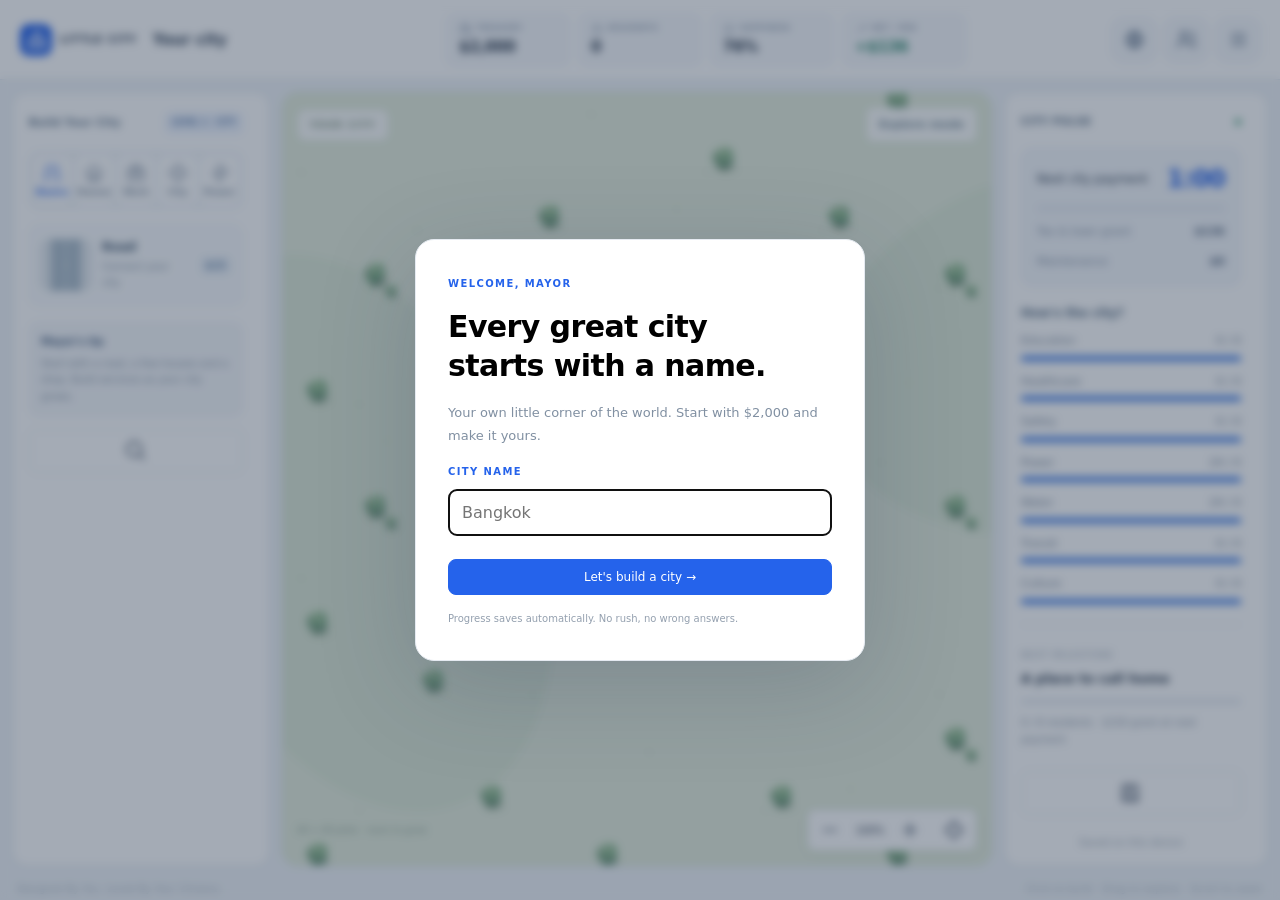
==== commit dea4ee6c: "Refactor text styles and headings in index.html Updated text styles and capitalization for consisten" ====
--- a/web/index.html
+++ b/web/index.html
@@ -1,9 +1,9 @@
 <!doctype html><html lang="en"><head><meta charset="UTF-8"><meta name="viewport" content="width=device-width, initial-scale=1, viewport-fit=cover"><meta name="theme-color" content="#2563eb"><link rel="icon" type="image/svg+xml" href="favicon.svg"><link rel="alternate icon" type="image/png" sizes="32x32" href="favicon-32.png"><link rel="apple-touch-icon" sizes="180x180" href="apple-touch-icon.png"><title>Little City — Mayor's Workshop</title><link rel="stylesheet" href="style.css"><link rel="stylesheet" href="toolbar.css"><link rel="stylesheet" href="desktop.css"></head><body class="game">
 <header class="gameHeader"><div class="cityIdentity"><a class="brand" href="./" aria-label="Little City home"><span class="logo" aria-hidden="true"><svg class="cityLogo" xmlns="http://www.w3.org/2000/svg" viewBox="0 0 24 24" width="22" height="22" fill="none" stroke="currentColor" stroke-width="1.8" stroke-linecap="round" stroke-linejoin="round" focusable="false"><path d="M3 21h18M5 21V10h5M10 21V3h7v18M17 11h4v10M13 7h1M13 11h1M13 15h1M7 14h.01M7 17h.01M19 15h.01M19 18h.01"/></svg></span><span>LITTLE CITY<small>MAYOR'S WORKSHOP</small></span></a><button id="cityName" title="Rename city">Your city</button></div><div class="stats"><div><small>TREASURY</small><strong id="money">$2,000</strong></div><div><small>RESIDENTS</small><strong id="population">0</strong></div><div><small>HAPPINESS</small><strong id="happy">75%</strong></div><div><small>NET / MIN</small><strong id="net">+$120</strong></div></div><div class="headerActions" role="group" aria-label="City actions"><button id="worldButton" title="Manage cities, country and continent">World map</button><button id="coopButton" title="Play together" aria-label="Play together">Play together</button><button id="menuButton" aria-label="Open game menu" aria-haspopup="dialog" aria-controls="modal" aria-expanded="false"><svg class="menuIcon" viewBox="0 0 24 24" width="20" height="20" aria-hidden="true" focusable="false"><path d="M4 6h16M4 12h16M4 18h16" fill="none" stroke="currentColor" stroke-width="2" stroke-linecap="round"/></svg><span>Menu</span></button></div></header>
-<main><aside id="builder" aria-label="Construction tools"><div class="mobileSheetHeader"><b>Build your city</b><button id="closeBuild" aria-label="Close building tools">Done</button></div><div class="sectionHeading"><span>BUILD YOUR CITY</span><span id="level">LEVEL 1</span></div><h1>A little town.<br>Big possibilities.</h1><p class="muted">Pick a building. Find its place.</p><div id="categories" class="tabs"></div><div id="buildList"></div><div class="tip"><b>Mayor's tip</b><p id="tipText">Start with a road, a few houses and a shop. Build services as your city grows.</p></div><button id="inspectTool" class="wide">Select & inspect <kbd>Esc</kbd></button></aside>
+<main><aside id="builder" aria-label="Construction tools"><div class="mobileSheetHeader"><b>Build your city</b><button id="closeBuild" aria-label="Close building tools">Done</button></div><div class="sectionHeading"><span>Build Your City</span><span id="level">Level 1</span></div><h1>A little town.<br>Big possibilities.</h1><p class="muted">Pick a building. Find its place.</p><div id="categories" class="tabs"></div><div id="buildList"></div><div class="tip"><b>Mayor's tip</b><p id="tipText">Start with a road, a few houses and a shop. Build services as your city grows.</p></div><button id="inspectTool" class="wide">Select & inspect <kbd>Esc</kbd></button></aside>
 <section id="mapArea" aria-label="Interactive city map"><canvas id="map" tabindex="0" aria-label="City map. Click to build. Drag to pan. Arrow keys move the cursor, Enter builds, plus and minus zoom."></canvas><button id="coopStatus" class="coopStatus" hidden aria-label="Shared city players"></button><div class="mapHeading"><span class="liveDot"></span><span id="mapLabel">YOUR NEXT GREAT PLACE</span><span id="toolLabel">Explore mode</span></div><div class="mapBottom"><span id="coords">40 × 40 plots · room to grow</span><div class="zoom"><button id="zoomOut" aria-label="Zoom out">−</button><span id="zoomText">100%</span><button id="zoomIn" aria-label="Zoom in">+</button><button id="centerMap" aria-label="Center map">⌖</button></div></div><div id="toast" role="status" aria-live="polite"></div></section>
-<aside id="details" aria-label="City information"><div class="mobileSheetHeader"><b>City & building details</b><button id="closeDetails" aria-label="Close city information">Done</button></div><div class="sectionHeading"><span>CITY PULSE</span><span class="liveDot"></span></div><h2>Good things take shape.</h2><p class="muted">Every road is a new beginning.</p><div class="payment"><div><span>Next city payment</span><strong id="countdown">1:00</strong></div><progress id="timer" max="60" value="0"></progress><p><span>Tax & town grant</span><b id="income">$120</b></p><p><span>Maintenance</span><b id="expenses">$0</b></p></div><div id="selected"></div><h3>How's the neighborhood?</h3><div id="services"></div><p id="districtBenefits" class="muted"></p><div class="milestone"><small>NEXT MILESTONE</small><h3 id="milestoneTitle"></h3><progress id="milestoneProgress" max="8" value="0"></progress><p id="milestoneText"></p></div><button id="achievements" class="wide">City journal →</button><p id="saveState" class="saveState">Saved on this device</p></aside></main>
-<nav id="mobileNav" aria-label="Game controls"><button id="mobileExplore" aria-pressed="true">Explore</button><button id="mobileBuild" aria-controls="builder" aria-expanded="false">Build</button><button id="mobilePulse" aria-controls="details" aria-expanded="false">City info</button><button id="mobileWorld">World</button></nav><footer><span>DESIGNED BY YOU. LOVED BY YOUR CITIZENS.</span><span>Click to build · Drag to explore · Scroll to zoom</span></footer>
+<aside id="details" aria-label="City information"><div class="mobileSheetHeader"><b>City & building details</b><button id="closeDetails" aria-label="Close city information">Done</button></div><div class="sectionHeading"><span>CITY PULSE</span><span class="liveDot"></span></div><h2>Good things take shape.</h2><p class="muted">Every road is a new beginning.</p><div class="payment"><div><span>Next city payment</span><strong id="countdown">1:00</strong></div><progress id="timer" max="60" value="0"></progress><p><span>Tax & town grant</span><b id="income">$120</b></p><p><span>Maintenance</span><b id="expenses">$0</b></p></div><div id="selected"></div><h3>How's the city?</h3><div id="services"></div><p id="districtBenefits" class="muted"></p><div class="milestone"><small>NEXT MILESTONE</small><h3 id="milestoneTitle"></h3><progress id="milestoneProgress" max="8" value="0"></progress><p id="milestoneText"></p></div><button id="achievements" class="wide">City journal →</button><p id="saveState" class="saveState">Saved on this device</p></aside></main>
+<nav id="mobileNav" aria-label="Game controls"><button id="mobileExplore" aria-pressed="true">Explore</button><button id="mobileBuild" aria-controls="builder" aria-expanded="false">Build</button><button id="mobilePulse" aria-controls="details" aria-expanded="false">City info</button><button id="mobileWorld">World</button></nav><footer><span>Designed By You. Loved By Your Citizens.</span><span>Click to build · Drag to explore · Scroll to zoom</span></footer>
 <dialog id="welcome"><form id="welcomeForm"><span class="eyebrow">WELCOME, MAYOR</span><h2>Every great city<br>starts with a name.</h2><p>Your own little corner of the world. Start with $2,000 and make it yours.</p><label for="newName">CITY NAME</label><input id="newName" maxlength="40" placeholder="Bangkok" required autocomplete="off"><button class="primary wide" type="submit">Let's build a city →</button><small>Progress saves automatically. No rush, no wrong answers.</small></form></dialog>
 <dialog id="modal" aria-label="City panel"><div id="modalContent"></div><button id="closeModal" class="wide">Back to city</button></dialog><input type="file" id="importFile" accept=".json,application/json" hidden>
 <script src="engine.js"></script><script src="world.js"></script><script src="icons.js"></script><script src="art.js"></script><script src="game.js"></script><script src="coop-client.js"></script><script src="mobile.js"></script></body></html>
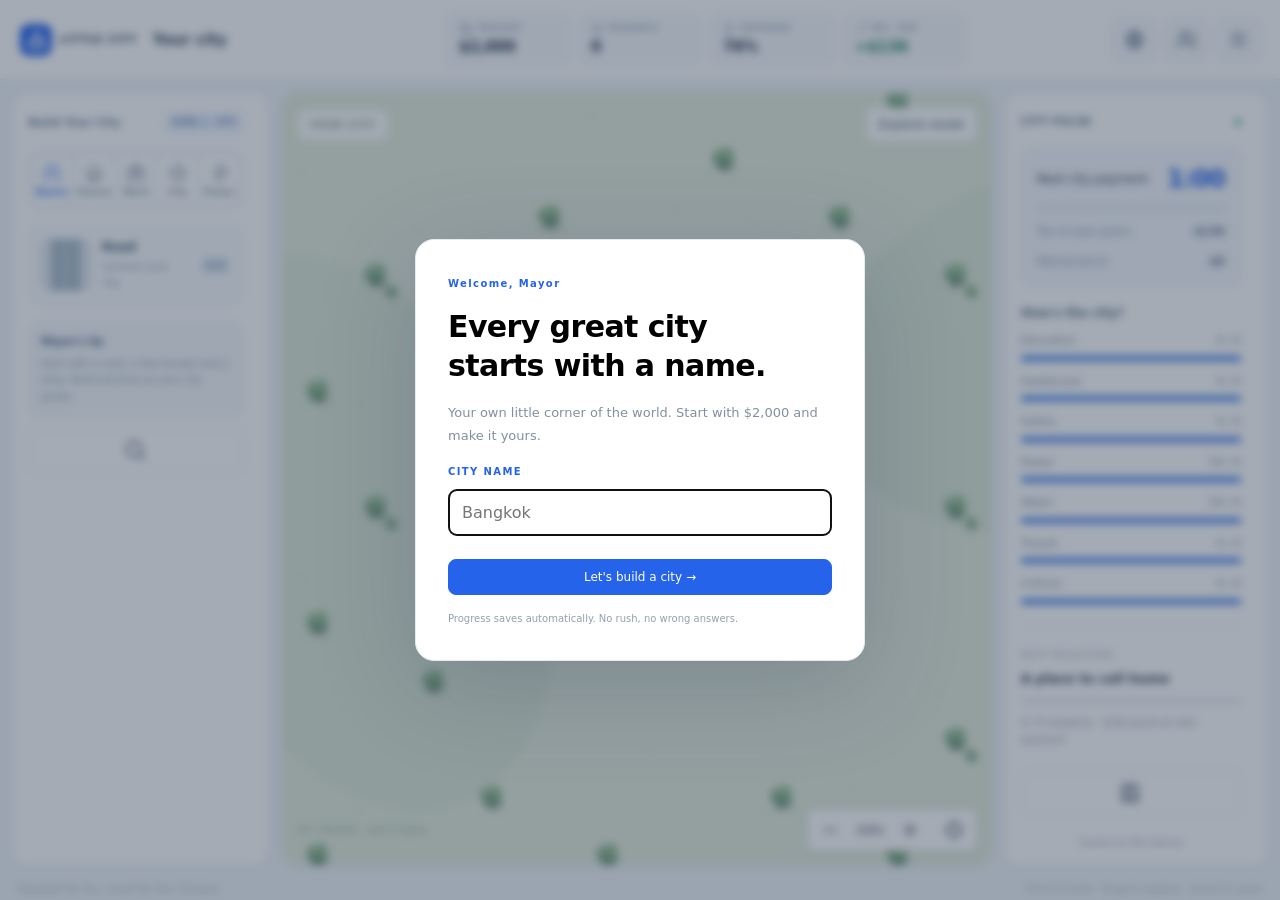
==== commit ee72f116: "Fix welcome dialog text for consistency" ====
--- a/web/index.html
+++ b/web/index.html
@@ -4,6 +4,6 @@
 <section id="mapArea" aria-label="Interactive city map"><canvas id="map" tabindex="0" aria-label="City map. Click to build. Drag to pan. Arrow keys move the cursor, Enter builds, plus and minus zoom."></canvas><button id="coopStatus" class="coopStatus" hidden aria-label="Shared city players"></button><div class="mapHeading"><span class="liveDot"></span><span id="mapLabel">YOUR NEXT GREAT PLACE</span><span id="toolLabel">Explore mode</span></div><div class="mapBottom"><span id="coords">40 × 40 plots · room to grow</span><div class="zoom"><button id="zoomOut" aria-label="Zoom out">−</button><span id="zoomText">100%</span><button id="zoomIn" aria-label="Zoom in">+</button><button id="centerMap" aria-label="Center map">⌖</button></div></div><div id="toast" role="status" aria-live="polite"></div></section>
 <aside id="details" aria-label="City information"><div class="mobileSheetHeader"><b>City & building details</b><button id="closeDetails" aria-label="Close city information">Done</button></div><div class="sectionHeading"><span>CITY PULSE</span><span class="liveDot"></span></div><h2>Good things take shape.</h2><p class="muted">Every road is a new beginning.</p><div class="payment"><div><span>Next city payment</span><strong id="countdown">1:00</strong></div><progress id="timer" max="60" value="0"></progress><p><span>Tax & town grant</span><b id="income">$120</b></p><p><span>Maintenance</span><b id="expenses">$0</b></p></div><div id="selected"></div><h3>How's the city?</h3><div id="services"></div><p id="districtBenefits" class="muted"></p><div class="milestone"><small>NEXT MILESTONE</small><h3 id="milestoneTitle"></h3><progress id="milestoneProgress" max="8" value="0"></progress><p id="milestoneText"></p></div><button id="achievements" class="wide">City journal →</button><p id="saveState" class="saveState">Saved on this device</p></aside></main>
 <nav id="mobileNav" aria-label="Game controls"><button id="mobileExplore" aria-pressed="true">Explore</button><button id="mobileBuild" aria-controls="builder" aria-expanded="false">Build</button><button id="mobilePulse" aria-controls="details" aria-expanded="false">City info</button><button id="mobileWorld">World</button></nav><footer><span>Designed By You. Loved By Your Citizens.</span><span>Click to build · Drag to explore · Scroll to zoom</span></footer>
-<dialog id="welcome"><form id="welcomeForm"><span class="eyebrow">WELCOME, MAYOR</span><h2>Every great city<br>starts with a name.</h2><p>Your own little corner of the world. Start with $2,000 and make it yours.</p><label for="newName">CITY NAME</label><input id="newName" maxlength="40" placeholder="Bangkok" required autocomplete="off"><button class="primary wide" type="submit">Let's build a city →</button><small>Progress saves automatically. No rush, no wrong answers.</small></form></dialog>
+<dialog id="welcome"><form id="welcomeForm"><span class="eyebrow">Welcome, Mayor</span><h2>Every great city<br>starts with a name.</h2><p>Your own little corner of the world. Start with $2,000 and make it yours.</p><label for="newName">CITY NAME</label><input id="newName" maxlength="40" placeholder="Bangkok" required autocomplete="off"><button class="primary wide" type="submit">Let's build a city →</button><small>Progress saves automatically. No rush, no wrong answers.</small></form></dialog>
 <dialog id="modal" aria-label="City panel"><div id="modalContent"></div><button id="closeModal" class="wide">Back to city</button></dialog><input type="file" id="importFile" accept=".json,application/json" hidden>
 <script src="engine.js"></script><script src="world.js"></script><script src="icons.js"></script><script src="art.js"></script><script src="game.js"></script><script src="coop-client.js"></script><script src="mobile.js"></script></body></html>
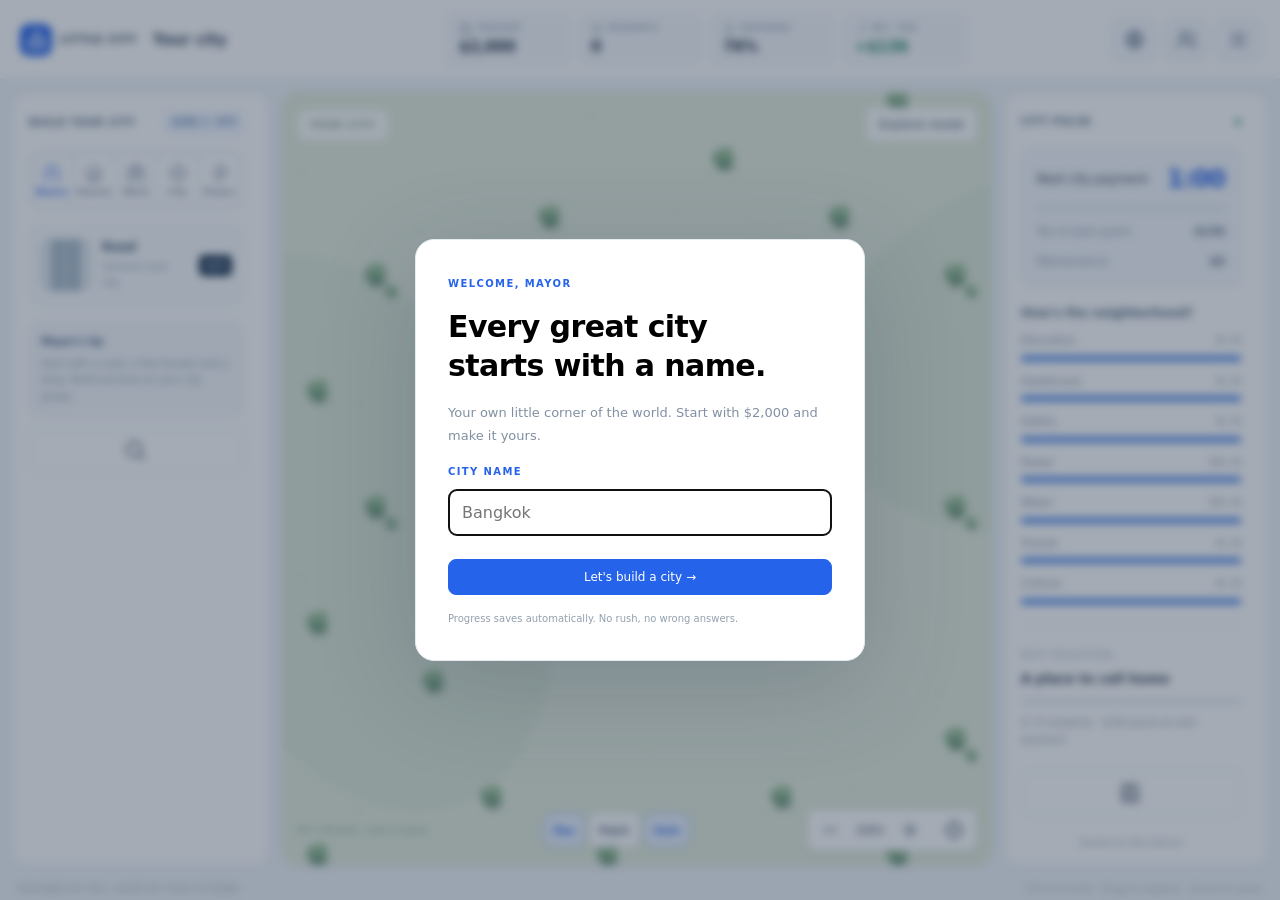
==== commit 7a35360f: "Added a night mode to the Little City Game" ====
--- a/web/index.html
+++ b/web/index.html
@@ -1,9 +1,244 @@
-<!doctype html><html lang="en"><head><meta charset="UTF-8"><meta name="viewport" content="width=device-width, initial-scale=1, viewport-fit=cover"><meta name="theme-color" content="#2563eb"><link rel="icon" type="image/svg+xml" href="favicon.svg"><link rel="alternate icon" type="image/png" sizes="32x32" href="favicon-32.png"><link rel="apple-touch-icon" sizes="180x180" href="apple-touch-icon.png"><title>Little City — Mayor's Workshop</title><link rel="stylesheet" href="style.css"><link rel="stylesheet" href="toolbar.css"><link rel="stylesheet" href="desktop.css"></head><body class="game">
-<header class="gameHeader"><div class="cityIdentity"><a class="brand" href="./" aria-label="Little City home"><span class="logo" aria-hidden="true"><svg class="cityLogo" xmlns="http://www.w3.org/2000/svg" viewBox="0 0 24 24" width="22" height="22" fill="none" stroke="currentColor" stroke-width="1.8" stroke-linecap="round" stroke-linejoin="round" focusable="false"><path d="M3 21h18M5 21V10h5M10 21V3h7v18M17 11h4v10M13 7h1M13 11h1M13 15h1M7 14h.01M7 17h.01M19 15h.01M19 18h.01"/></svg></span><span>LITTLE CITY<small>MAYOR'S WORKSHOP</small></span></a><button id="cityName" title="Rename city">Your city</button></div><div class="stats"><div><small>TREASURY</small><strong id="money">$2,000</strong></div><div><small>RESIDENTS</small><strong id="population">0</strong></div><div><small>HAPPINESS</small><strong id="happy">75%</strong></div><div><small>NET / MIN</small><strong id="net">+$120</strong></div></div><div class="headerActions" role="group" aria-label="City actions"><button id="worldButton" title="Manage cities, country and continent">World map</button><button id="coopButton" title="Play together" aria-label="Play together">Play together</button><button id="menuButton" aria-label="Open game menu" aria-haspopup="dialog" aria-controls="modal" aria-expanded="false"><svg class="menuIcon" viewBox="0 0 24 24" width="20" height="20" aria-hidden="true" focusable="false"><path d="M4 6h16M4 12h16M4 18h16" fill="none" stroke="currentColor" stroke-width="2" stroke-linecap="round"/></svg><span>Menu</span></button></div></header>
-<main><aside id="builder" aria-label="Construction tools"><div class="mobileSheetHeader"><b>Build your city</b><button id="closeBuild" aria-label="Close building tools">Done</button></div><div class="sectionHeading"><span>Build Your City</span><span id="level">Level 1</span></div><h1>A little town.<br>Big possibilities.</h1><p class="muted">Pick a building. Find its place.</p><div id="categories" class="tabs"></div><div id="buildList"></div><div class="tip"><b>Mayor's tip</b><p id="tipText">Start with a road, a few houses and a shop. Build services as your city grows.</p></div><button id="inspectTool" class="wide">Select & inspect <kbd>Esc</kbd></button></aside>
-<section id="mapArea" aria-label="Interactive city map"><canvas id="map" tabindex="0" aria-label="City map. Click to build. Drag to pan. Arrow keys move the cursor, Enter builds, plus and minus zoom."></canvas><button id="coopStatus" class="coopStatus" hidden aria-label="Shared city players"></button><div class="mapHeading"><span class="liveDot"></span><span id="mapLabel">YOUR NEXT GREAT PLACE</span><span id="toolLabel">Explore mode</span></div><div class="mapBottom"><span id="coords">40 × 40 plots · room to grow</span><div class="zoom"><button id="zoomOut" aria-label="Zoom out">−</button><span id="zoomText">100%</span><button id="zoomIn" aria-label="Zoom in">+</button><button id="centerMap" aria-label="Center map">⌖</button></div></div><div id="toast" role="status" aria-live="polite"></div></section>
-<aside id="details" aria-label="City information"><div class="mobileSheetHeader"><b>City & building details</b><button id="closeDetails" aria-label="Close city information">Done</button></div><div class="sectionHeading"><span>CITY PULSE</span><span class="liveDot"></span></div><h2>Good things take shape.</h2><p class="muted">Every road is a new beginning.</p><div class="payment"><div><span>Next city payment</span><strong id="countdown">1:00</strong></div><progress id="timer" max="60" value="0"></progress><p><span>Tax & town grant</span><b id="income">$120</b></p><p><span>Maintenance</span><b id="expenses">$0</b></p></div><div id="selected"></div><h3>How's the city?</h3><div id="services"></div><p id="districtBenefits" class="muted"></p><div class="milestone"><small>NEXT MILESTONE</small><h3 id="milestoneTitle"></h3><progress id="milestoneProgress" max="8" value="0"></progress><p id="milestoneText"></p></div><button id="achievements" class="wide">City journal →</button><p id="saveState" class="saveState">Saved on this device</p></aside></main>
-<nav id="mobileNav" aria-label="Game controls"><button id="mobileExplore" aria-pressed="true">Explore</button><button id="mobileBuild" aria-controls="builder" aria-expanded="false">Build</button><button id="mobilePulse" aria-controls="details" aria-expanded="false">City info</button><button id="mobileWorld">World</button></nav><footer><span>Designed By You. Loved By Your Citizens.</span><span>Click to build · Drag to explore · Scroll to zoom</span></footer>
-<dialog id="welcome"><form id="welcomeForm"><span class="eyebrow">Welcome, Mayor</span><h2>Every great city<br>starts with a name.</h2><p>Your own little corner of the world. Start with $2,000 and make it yours.</p><label for="newName">CITY NAME</label><input id="newName" maxlength="40" placeholder="Bangkok" required autocomplete="off"><button class="primary wide" type="submit">Let's build a city →</button><small>Progress saves automatically. No rush, no wrong answers.</small></form></dialog>
-<dialog id="modal" aria-label="City panel"><div id="modalContent"></div><button id="closeModal" class="wide">Back to city</button></dialog><input type="file" id="importFile" accept=".json,application/json" hidden>
-<script src="engine.js"></script><script src="world.js"></script><script src="icons.js"></script><script src="art.js"></script><script src="game.js"></script><script src="coop-client.js"></script><script src="mobile.js"></script></body></html>
+<!doctype html>
+<html lang="en">
+  <head>
+    <meta charset="UTF-8" />
+    <meta
+      name="viewport"
+      content="width=device-width, initial-scale=1, viewport-fit=cover"
+    />
+    <meta name="theme-color" content="#2563eb" />
+    <link rel="icon" type="image/svg+xml" href="favicon.svg" />
+    <link
+      rel="alternate icon"
+      type="image/png"
+      sizes="32x32"
+      href="favicon-32.png"
+    />
+    <link rel="apple-touch-icon" sizes="180x180" href="apple-touch-icon.png" />
+    <title>Little City — Mayor's Workshop</title>
+    <link rel="stylesheet" href="style.css" />
+    <link rel="stylesheet" href="toolbar.css" />
+    <link rel="stylesheet" href="desktop.css" />
+  </head>
+  <body class="game">
+    <header class="gameHeader">
+      <div class="cityIdentity">
+        <a class="brand" href="./" aria-label="Little City home"
+          ><span class="logo" aria-hidden="true"
+            ><svg
+              class="cityLogo"
+              xmlns="http://www.w3.org/2000/svg"
+              viewBox="0 0 24 24"
+              width="22"
+              height="22"
+              fill="none"
+              stroke="currentColor"
+              stroke-width="1.8"
+              stroke-linecap="round"
+              stroke-linejoin="round"
+              focusable="false"
+            >
+              <path
+                d="M3 21h18M5 21V10h5M10 21V3h7v18M17 11h4v10M13 7h1M13 11h1M13 15h1M7 14h.01M7 17h.01M19 15h.01M19 18h.01"
+              /></svg></span
+          ><span>LITTLE CITY<small>MAYOR'S WORKSHOP</small></span></a
+        ><button id="cityName" title="Rename city">Your city</button>
+      </div>
+      <div class="stats">
+        <div><small>TREASURY</small><strong id="money">$2,000</strong></div>
+        <div><small>RESIDENTS</small><strong id="population">0</strong></div>
+        <div><small>HAPPINESS</small><strong id="happy">75%</strong></div>
+        <div><small>NET / MIN</small><strong id="net">+$120</strong></div>
+      </div>
+      <div class="headerActions" role="group" aria-label="City actions">
+        <button id="worldButton" title="Manage cities, country and continent">
+          World map</button
+        ><button
+          id="coopButton"
+          title="Play together"
+          aria-label="Play together"
+        >
+          Play together</button
+        ><button
+          id="menuButton"
+          aria-label="Open game menu"
+          aria-haspopup="dialog"
+          aria-controls="modal"
+          aria-expanded="false"
+        >
+          <svg
+            class="menuIcon"
+            viewBox="0 0 24 24"
+            width="20"
+            height="20"
+            aria-hidden="true"
+            focusable="false"
+          >
+            <path
+              d="M4 6h16M4 12h16M4 18h16"
+              fill="none"
+              stroke="currentColor"
+              stroke-width="2"
+              stroke-linecap="round"
+            />
+          </svg>
+          ><span>Menu</span>
+        </button>
+      </div>
+    </header>
+    <main>
+      <aside id="builder" aria-label="Construction tools">
+        <div class="mobileSheetHeader">
+          <b>Build your city</b
+          ><button id="closeBuild" aria-label="Close building tools">
+            Done
+          </button>
+        </div>
+        <div class="sectionHeading">
+          <span>BUILD YOUR CITY</span><span id="level">LEVEL 1</span>
+        </div>
+        <h1>A little town.<br />Big possibilities.</h1>
+        <p class="muted">Pick a building. Find its place.</p>
+        <div id="categories" class="tabs"></div>
+        <div id="buildList"></div>
+        <div class="tip">
+          <b>Mayor's tip</b>
+          <p id="tipText">
+            Start with a road, a few houses and a shop. Build services as your
+            city grows.
+          </p>
+        </div>
+        <button id="inspectTool" class="wide">
+          Select & inspect <kbd>Esc</kbd>
+        </button>
+      </aside>
+      <section id="mapArea" aria-label="Interactive city map">
+        <canvas
+          id="map"
+          tabindex="0"
+          aria-label="City map. Click to build. Drag to pan. Arrow keys move the cursor, Enter builds, plus and minus zoom."
+        ></canvas
+        ><button
+          id="coopStatus"
+          class="coopStatus"
+          hidden
+          aria-label="Shared city players"
+        ></button>
+        <div class="mapHeading">
+          <span class="liveDot"></span
+          ><span id="mapLabel">YOUR NEXT GREAT PLACE</span
+          ><span id="toolLabel">Explore mode</span>
+        </div>
+        <div class="mapBottom">
+          <span id="coords">40 × 40 plots · room to grow</span>
+          <div class="dayNightControls" role="group" aria-label="Time of day">
+            <button id="dayButton" type="button" aria-pressed="true">
+              Day
+            </button>
+            <button id="nightButton" type="button" aria-pressed="false">
+              Night
+            </button>
+            <button id="cycleButton" type="button" aria-pressed="false">
+              Auto
+            </button>
+          </div>
+          <div class="zoom">
+            <button id="zoomOut" aria-label="Zoom out">−</button
+            ><span id="zoomText">100%</span
+            ><button id="zoomIn" aria-label="Zoom in">+</button
+            ><button id="centerMap" aria-label="Center map">⌖</button>
+          </div>
+        </div>
+        <div id="toast" role="status" aria-live="polite"></div>
+      </section>
+      <aside id="details" aria-label="City information">
+        <div class="mobileSheetHeader">
+          <b>City & building details</b
+          ><button id="closeDetails" aria-label="Close city information">
+            Done
+          </button>
+        </div>
+        <div class="sectionHeading">
+          <span>CITY PULSE</span><span class="liveDot"></span>
+        </div>
+        <h2>Good things take shape.</h2>
+        <p class="muted">Every road is a new beginning.</p>
+        <div class="payment">
+          <div>
+            <span>Next city payment</span><strong id="countdown">1:00</strong>
+          </div>
+          <progress id="timer" max="60" value="0"></progress>
+          <p><span>Tax & town grant</span><b id="income">$120</b></p>
+          <p><span>Maintenance</span><b id="expenses">$0</b></p>
+        </div>
+        <div id="selected"></div>
+        <h3>How's the neighborhood?</h3>
+        <div id="services"></div>
+        <p id="districtBenefits" class="muted"></p>
+        <div class="milestone">
+          <small>NEXT MILESTONE</small>
+          <h3 id="milestoneTitle"></h3>
+          <progress id="milestoneProgress" max="8" value="0"></progress>
+          <p id="milestoneText"></p>
+        </div>
+        <button id="achievements" class="wide">City journal →</button>
+        <p id="saveState" class="saveState">Saved on this device</p>
+      </aside>
+    </main>
+    <nav id="mobileNav" aria-label="Game controls">
+      <button id="mobileExplore" aria-pressed="true">Explore</button
+      ><button id="mobileBuild" aria-controls="builder" aria-expanded="false">
+        Build</button
+      ><button id="mobilePulse" aria-controls="details" aria-expanded="false">
+        City info</button
+      ><button id="mobileWorld">World</button>
+    </nav>
+    <footer>
+      <span>DESIGNED BY YOU. LOVED BY YOUR CITIZENS.</span
+      ><span>Click to build · Drag to explore · Scroll to zoom</span>
+    </footer>
+    <dialog id="welcome">
+      <form id="welcomeForm">
+        <span class="eyebrow">WELCOME, MAYOR</span>
+        <h2>Every great city<br />starts with a name.</h2>
+        <p>
+          Your own little corner of the world. Start with $2,000 and make it
+          yours.
+        </p>
+        <label for="newName">CITY NAME</label
+        ><input
+          id="newName"
+          maxlength="40"
+          placeholder="Bangkok"
+          required
+          autocomplete="off"
+        /><button class="primary wide" type="submit">
+          Let's build a city →</button
+        ><small>Progress saves automatically. No rush, no wrong answers.</small>
+      </form>
+    </dialog>
+    <dialog id="modal" aria-label="City panel">
+      <div id="modalContent"></div>
+      <button id="closeModal" class="wide">Back to city</button>
+    </dialog>
+    <input
+      type="file"
+      id="importFile"
+      accept=".json,application/json"
+      hidden
+    /><audio
+      id="backgroundMusic"
+      src="../music.mp3"
+      autoplay
+      loop
+      preload="auto"
+    ></audio>
+    <script src="engine.js"></script>
+    <script src="world.js"></script>
+    <script src="icons.js"></script>
+    <script src="art.js"></script>
+    <script src="game.js"></script>
+    <script src="coop-client.js"></script>
+    <script src="mobile.js"></script>
+  </body>
+</html>
--- a/web/style.css
+++ b/web/style.css
@@ -1,59 +1,1950 @@
-*{box-sizing:border-box} :root{font-family:Inter,ui-sans-serif,system-ui,-apple-system,BlinkMacSystemFont,"Segoe UI",sans-serif;color:#253448;background:#f4f6f8;font-synthesis:none}body{margin:0}button,input{font:inherit}button,a{touch-action:manipulation}button{border:1px solid #e1e7ec;border-radius:8px;background:white;color:#34445a;padding:10px 12px;cursor:pointer;transition:background .16s,transform .16s}button:hover{background:#edf3fd}button:focus-visible,a:focus-visible,canvas:focus-visible{outline:3px solid #2563eb;outline-offset:2px}button:disabled{opacity:.5;cursor:not-allowed}header{height:90px;padding:0 26px;background:white;display:flex;align-items:center;gap:25px;border-bottom:1px solid #e5e9ee}.brand{color:#22324b;text-decoration:none;font-weight:850;font-size:14px;letter-spacing:1.5px;display:flex;gap:10px;align-items:center;white-space:nowrap}.brand small{font-size:8px;letter-spacing:2px;display:block;margin-top:4px;color:#8793a3}.logo{display:grid;place-items:center;background:#2563eb;color:white;width:40px;height:40px;border-radius:11px;font-size:29px}#cityName{font-weight:650;border:0;font-size:17px;max-width:190px;overflow:hidden;text-overflow:ellipsis;white-space:nowrap}.stats{display:flex;gap:30px;flex:1;justify-content:center}.stats small{font-size:9px;letter-spacing:1.3px;color:#8490a0;display:block;margin-bottom:5px}.stats strong{font-size:21px;font-weight:650}#net{color:#278568}#menuButton{font-size:12px}main{display:grid;grid-template-columns:253px minmax(0,1fr) 271px;height:calc(100dvh - 124px);min-height:500px}aside{background:#fff;padding:25px 20px;overflow-y:auto;scrollbar-width:thin}#builder{border-right:1px solid #e4e8ed}#details{border-left:1px solid #e4e8ed}.sectionHeading{font-size:9px;font-weight:750;letter-spacing:1.4px;display:flex;justify-content:space-between;color:#8190a2}#level{color:#2563eb;background:#edf3ff;padding:3px 6px;border-radius:4px}h1{font-size:26px;line-height:1.23;letter-spacing:-1px;margin:23px 0 10px}h2{font-size:22px;letter-spacing:-.6px;line-height:1.3}h3{font-size:13px;margin:23px 0 12px}.muted{color:#8a95a3;font-size:12px;line-height:1.7}.tabs{display:flex;overflow:auto;gap:5px;margin:24px -5px 14px;padding-bottom:8px;scrollbar-width:thin}.tabs button{font-size:10px;border:0;padding:8px}.tabs .active{background:#eaf1ff;color:#2563eb;font-weight:700}.buildCard{width:100%;display:flex;text-align:left;gap:11px;align-items:center;margin-bottom:8px;padding:11px 9px}.buildCard.active{background:#edf4ff;border-color:#80a7ef;box-shadow:0 0 0 1px #80a7ef}.buildCard canvas{width:43px;height:43px;background:#edf3ed;border-radius:6px;flex-shrink:0}.buildCard b{font-size:12px;display:block;margin-bottom:5px}.buildCard small{font-size:10px;color:#8b96a3}.buildCard .price{margin-left:auto;color:#2563eb;font-size:11px;font-weight:700}.tip{margin-top:24px;border-radius:10px;background:#f5f8fd;padding:15px;font-size:11px;color:#74859b;line-height:1.65}.tip b{color:#3c5679}.tip p{margin:5px 0 0}.wide{width:100%;margin-top:13px;font-size:12px}kbd{font:9px inherit;margin-left:15px;color:#8c97a7}#mapArea{position:relative;overflow:hidden;background:#c4dbb5}#map{width:100%;height:100%;display:block;touch-action:none;cursor:grab}.mapHeading{position:absolute;left:22px;top:22px;right:22px;display:flex;gap:9px;align-items:center;pointer-events:none;font-size:9px;letter-spacing:1.3px;color:#4d6d4b;font-weight:750}#toolLabel{margin-left:auto;background:#ffffffdc;padding:9px 12px;border-radius:7px;letter-spacing:0;font-size:11px;color:#506076}.liveDot{background:#42a078;border-radius:50%;width:6px;height:6px;display:inline-block}.mapBottom{position:absolute;bottom:18px;left:20px;right:20px;display:flex;justify-content:space-between;align-items:center;gap:10px}#coords{color:#58764f;font-size:10px}.zoom{background:white;display:flex;border-radius:8px;box-shadow:0 2px 12px #35542a13;align-items:center}.zoom button{border:0;border-radius:8px;font-size:19px;padding:7px 11px}.zoom span{font-size:10px;min-width:36px;text-align:center}.payment{background:#f7f9fc;border:1px solid #e9edf3;border-radius:12px;padding:15px;margin-top:23px;font-size:11px}.payment>div{display:flex;align-items:center;justify-content:space-between}.payment strong{font-size:19px;color:#2563eb}.payment p{display:flex;justify-content:space-between;color:#7f8da1;margin:13px 0 0}.payment b{color:#50627b;font-weight:550}progress{display:block;width:100%;height:5px;border:0;border-radius:8px;margin-top:13px;accent-color:#3474e5}progress::-webkit-progress-bar{background:#e5eaf1;border-radius:8px}progress::-webkit-progress-value{background:#3474e5;border-radius:8px}.service{font-size:10px;margin:11px 0}.service>div{display:flex;justify-content:space-between;color:#718197}.service progress{height:4px;margin-top:6px}.milestone{border-top:1px solid #e8edf2;margin-top:24px;padding-top:22px}.milestone small{font-size:9px;color:#93a0af;letter-spacing:1px}.milestone h3{margin:9px 0}.milestone p{font-size:10px;color:#8996a6}.saveState{text-align:center;font-size:9px;color:#9ba6b2;margin-top:20px}#selected{font-size:12px;line-height:1.65}#selected:not(:empty){border:1px solid #b7ceef;background:#f6f9ff;border-radius:10px;padding:14px;margin-top:20px}#selected h3{margin:0 0 5px}.primary{background:#2563eb;border-color:#2563eb;color:white}.primary:hover{background:#1d52c9}.danger{color:#bd4b48}footer{height:34px;background:white;display:flex;align-items:center;justify-content:space-between;padding:0 25px;font-size:8px;letter-spacing:1px;color:#8e9cac}dialog{border:1px solid #e5eaf1;border-radius:19px;width:min(450px,calc(100% - 30px));padding:32px;box-shadow:0 24px 100px #23344b33;max-height:90dvh;overflow:auto}dialog::backdrop{background:#1c2d4766;backdrop-filter:blur(4px)}dialog h2{font-size:30px;margin:16px 0}dialog p{color:#8190a2;font-size:13px;line-height:1.8}dialog label,.eyebrow{font-size:10px;font-weight:700;letter-spacing:1.4px;color:#2563eb}dialog input{border:1px solid #d6dee8;border-radius:8px;padding:13px;width:100%;margin:10px 0}dialog small{display:block;font-size:10px;color:#94a0af;line-height:1.8;margin-top:15px}#toast{position:absolute;left:50%;bottom:75px;transform:translateX(-50%);max-width:90%;width:max-content;background:#fff;color:#405777;box-shadow:0 5px 30px #33553322;border-radius:10px;padding:13px 19px;font-size:12px;opacity:0;pointer-events:none;transition:opacity .2s}#toast.show{opacity:1}.menuActions{display:grid;gap:7px}.journalRow{border-bottom:1px solid #eee;padding:12px 0;font-size:12px}.cityRow{display:block;text-align:left;width:100%;margin:10px 0}.adminHeader{padding:30px;max-width:1100px;margin:auto}.adminGrid{display:grid;grid-template-columns:repeat(auto-fit,minmax(230px,1fr));gap:15px}.adminCard{background:white;border:1px solid #e1e7ef;border-radius:12px;padding:20px}.adminCard h3{margin:0}.adminCard p{font-size:12px;color:#7c8b9d}
-@media(min-width:1600px){main{grid-template-columns:290px 1fr 300px}aside{padding:30px}}@media(max-width:1100px){header{gap:12px;padding:0 15px}.stats{gap:18px}.brand{font-size:11px}.brand small{font-size:6px}main{grid-template-columns:210px 1fr 220px}aside{padding:20px 14px}h1{font-size:23px}.stats strong{font-size:18px}#cityName{max-width:110px;font-size:14px}}@media(max-width:800px){header{height:112px;flex-wrap:wrap;padding:10px 14px;gap:8px;justify-content:space-between}.brand{flex:1}#cityName{max-width:140px}.stats{order:5;flex-basis:100%;justify-content:space-between;gap:10px}.stats small{font-size:8px;margin-bottom:2px}.stats strong{font-size:17px}main{height:auto;min-height:0;grid-template-columns:1fr}#mapArea{height:55dvh;min-height:320px;grid-row:1}#builder{padding:15px}#builder h1,#builder>.muted,.tip{display:none}#categories{margin:10px 0}#buildList{display:flex;overflow:auto;gap:8px}.buildCard{min-width:170px;width:170px;margin:0}.sectionHeading{font-size:9px}#details{padding:18px;display:grid;grid-template-columns:1fr 1fr;gap:0 22px}#details>.sectionHeading,#details>h2,#details>.muted{display:none}.payment{margin:0}#services{grid-column:2;grid-row:2 / span 2}#details>h3{grid-column:2;grid-row:1;margin:0}#selected{grid-column:1 / -1}.milestone{margin-top:15px}footer{height:auto;min-height:30px;padding:10px 14px}footer span:last-child{display:none}.mapHeading{left:14px;right:14px;top:14px}#coords{font-size:9px}.mapBottom{left:12px;right:12px}}
-@media(prefers-reduced-motion:reduce){*{transition:none!important}}
+* {
+  box-sizing: border-box;
+}
+:root {
+  font-family:
+    Inter,
+    ui-sans-serif,
+    system-ui,
+    -apple-system,
+    BlinkMacSystemFont,
+    "Segoe UI",
+    sans-serif;
+  color: #253448;
+  background: #f4f6f8;
+  font-synthesis: none;
+}
+body {
+  margin: 0;
+}
+button,
+input {
+  font: inherit;
+}
+button,
+a {
+  touch-action: manipulation;
+}
+button {
+  border: 1px solid #e1e7ec;
+  border-radius: 8px;
+  background: white;
+  color: #34445a;
+  padding: 10px 12px;
+  cursor: pointer;
+  transition:
+    background 0.16s,
+    transform 0.16s;
+}
+button:hover {
+  background: #edf3fd;
+}
+button:focus-visible,
+a:focus-visible,
+canvas:focus-visible {
+  outline: 3px solid #2563eb;
+  outline-offset: 2px;
+}
+button:disabled {
+  opacity: 0.5;
+  cursor: not-allowed;
+}
+header {
+  height: 90px;
+  padding: 0 26px;
+  background: white;
+  display: flex;
+  align-items: center;
+  gap: 25px;
+  border-bottom: 1px solid #e5e9ee;
+}
+.brand {
+  color: #22324b;
+  text-decoration: none;
+  font-weight: 850;
+  font-size: 14px;
+  letter-spacing: 1.5px;
+  display: flex;
+  gap: 10px;
+  align-items: center;
+  white-space: nowrap;
+}
+.brand small {
+  font-size: 8px;
+  letter-spacing: 2px;
+  display: block;
+  margin-top: 4px;
+  color: #8793a3;
+}
+.logo {
+  display: grid;
+  place-items: center;
+  background: #2563eb;
+  color: white;
+  width: 40px;
+  height: 40px;
+  border-radius: 11px;
+  font-size: 29px;
+}
+#cityName {
+  font-weight: 650;
+  border: 0;
+  font-size: 17px;
+  max-width: 190px;
+  overflow: hidden;
+  text-overflow: ellipsis;
+  white-space: nowrap;
+}
+.stats {
+  display: flex;
+  gap: 30px;
+  flex: 1;
+  justify-content: center;
+}
+.stats small {
+  font-size: 9px;
+  letter-spacing: 1.3px;
+  color: #8490a0;
+  display: block;
+  margin-bottom: 5px;
+}
+.stats strong {
+  font-size: 21px;
+  font-weight: 650;
+}
+#net {
+  color: #278568;
+}
+#menuButton {
+  font-size: 12px;
+}
+main {
+  display: grid;
+  grid-template-columns: 253px minmax(0, 1fr) 271px;
+  height: calc(100dvh - 124px);
+  min-height: 500px;
+}
+aside {
+  background: #fff;
+  padding: 25px 20px;
+  overflow-y: auto;
+  scrollbar-width: thin;
+}
+#builder {
+  border-right: 1px solid #e4e8ed;
+}
+#details {
+  border-left: 1px solid #e4e8ed;
+}
+.sectionHeading {
+  font-size: 9px;
+  font-weight: 750;
+  letter-spacing: 1.4px;
+  display: flex;
+  justify-content: space-between;
+  color: #8190a2;
+}
+#level {
+  color: #2563eb;
+  background: #edf3ff;
+  padding: 3px 6px;
+  border-radius: 4px;
+}
+h1 {
+  font-size: 26px;
+  line-height: 1.23;
+  letter-spacing: -1px;
+  margin: 23px 0 10px;
+}
+h2 {
+  font-size: 22px;
+  letter-spacing: -0.6px;
+  line-height: 1.3;
+}
+h3 {
+  font-size: 13px;
+  margin: 23px 0 12px;
+}
+.muted {
+  color: #8a95a3;
+  font-size: 12px;
+  line-height: 1.7;
+}
+.tabs {
+  display: flex;
+  overflow: auto;
+  gap: 5px;
+  margin: 24px -5px 14px;
+  padding-bottom: 8px;
+  scrollbar-width: thin;
+}
+.tabs button {
+  font-size: 10px;
+  border: 0;
+  padding: 8px;
+}
+.tabs .active {
+  background: #eaf1ff;
+  color: #2563eb;
+  font-weight: 700;
+}
+.buildCard {
+  width: 100%;
+  display: flex;
+  text-align: left;
+  gap: 11px;
+  align-items: center;
+  margin-bottom: 8px;
+  padding: 11px 9px;
+}
+.buildCard.active {
+  background: #edf4ff;
+  border-color: #80a7ef;
+  box-shadow: 0 0 0 1px #80a7ef;
+}
+.buildCard canvas {
+  width: 43px;
+  height: 43px;
+  background: #edf3ed;
+  border-radius: 6px;
+  flex-shrink: 0;
+}
+.buildCard b {
+  font-size: 12px;
+  display: block;
+  margin-bottom: 5px;
+}
+.buildCard small {
+  font-size: 10px;
+  color: #8b96a3;
+}
+.buildCard .price {
+  margin-left: auto;
+  color: #2563eb;
+  font-size: 11px;
+  font-weight: 700;
+}
+.tip {
+  margin-top: 24px;
+  border-radius: 10px;
+  background: #f5f8fd;
+  padding: 15px;
+  font-size: 11px;
+  color: #74859b;
+  line-height: 1.65;
+}
+.tip b {
+  color: #3c5679;
+}
+.tip p {
+  margin: 5px 0 0;
+}
+.wide {
+  width: 100%;
+  margin-top: 13px;
+  font-size: 12px;
+}
+kbd {
+  font: 9px inherit;
+  margin-left: 15px;
+  color: #8c97a7;
+}
+#mapArea {
+  position: relative;
+  overflow: hidden;
+  background: #c4dbb5;
+}
+#map {
+  width: 100%;
+  height: 100%;
+  display: block;
+  touch-action: none;
+  cursor: grab;
+}
+.mapHeading {
+  position: absolute;
+  left: 22px;
+  top: 22px;
+  right: 22px;
+  display: flex;
+  gap: 9px;
+  align-items: center;
+  pointer-events: none;
+  font-size: 9px;
+  letter-spacing: 1.3px;
+  color: #4d6d4b;
+  font-weight: 750;
+}
+#toolLabel {
+  margin-left: auto;
+  background: #ffffffdc;
+  padding: 9px 12px;
+  border-radius: 7px;
+  letter-spacing: 0;
+  font-size: 11px;
+  color: #506076;
+}
+.liveDot {
+  background: #42a078;
+  border-radius: 50%;
+  width: 6px;
+  height: 6px;
+  display: inline-block;
+}
+.mapBottom {
+  position: absolute;
+  bottom: 18px;
+  left: 20px;
+  right: 20px;
+  display: flex;
+  justify-content: space-between;
+  align-items: center;
+  gap: 10px;
+}
+#coords {
+  color: #58764f;
+  font-size: 10px;
+}
+.zoom {
+  background: white;
+  display: flex;
+  border-radius: 8px;
+  box-shadow: 0 2px 12px #35542a13;
+  align-items: center;
+}
+.zoom button {
+  border: 0;
+  border-radius: 8px;
+  font-size: 19px;
+  padding: 7px 11px;
+}
+.zoom span {
+  font-size: 10px;
+  min-width: 36px;
+  text-align: center;
+}
+.payment {
+  background: #f7f9fc;
+  border: 1px solid #e9edf3;
+  border-radius: 12px;
+  padding: 15px;
+  margin-top: 23px;
+  font-size: 11px;
+}
+.payment > div {
+  display: flex;
+  align-items: center;
+  justify-content: space-between;
+}
+.payment strong {
+  font-size: 19px;
+  color: #2563eb;
+}
+.payment p {
+  display: flex;
+  justify-content: space-between;
+  color: #7f8da1;
+  margin: 13px 0 0;
+}
+.payment b {
+  color: #50627b;
+  font-weight: 550;
+}
+progress {
+  display: block;
+  width: 100%;
+  height: 5px;
+  border: 0;
+  border-radius: 8px;
+  margin-top: 13px;
+  accent-color: #3474e5;
+}
+progress::-webkit-progress-bar {
+  background: #e5eaf1;
+  border-radius: 8px;
+}
+progress::-webkit-progress-value {
+  background: #3474e5;
+  border-radius: 8px;
+}
+.service {
+  font-size: 10px;
+  margin: 11px 0;
+}
+.service > div {
+  display: flex;
+  justify-content: space-between;
+  color: #718197;
+}
+.service progress {
+  height: 4px;
+  margin-top: 6px;
+}
+.milestone {
+  border-top: 1px solid #e8edf2;
+  margin-top: 24px;
+  padding-top: 22px;
+}
+.milestone small {
+  font-size: 9px;
+  color: #93a0af;
+  letter-spacing: 1px;
+}
+.milestone h3 {
+  margin: 9px 0;
+}
+.milestone p {
+  font-size: 10px;
+  color: #8996a6;
+}
+.saveState {
+  text-align: center;
+  font-size: 9px;
+  color: #9ba6b2;
+  margin-top: 20px;
+}
+#selected {
+  font-size: 12px;
+  line-height: 1.65;
+}
+#selected:not(:empty) {
+  border: 1px solid #b7ceef;
+  background: #f6f9ff;
+  border-radius: 10px;
+  padding: 14px;
+  margin-top: 20px;
+}
+#selected h3 {
+  margin: 0 0 5px;
+}
+.primary {
+  background: #2563eb;
+  border-color: #2563eb;
+  color: white;
+}
+.primary:hover {
+  background: #1d52c9;
+}
+.danger {
+  color: #bd4b48;
+}
+footer {
+  height: 34px;
+  background: white;
+  display: flex;
+  align-items: center;
+  justify-content: space-between;
+  padding: 0 25px;
+  font-size: 8px;
+  letter-spacing: 1px;
+  color: #8e9cac;
+}
+dialog {
+  border: 1px solid #e5eaf1;
+  border-radius: 19px;
+  width: min(450px, calc(100% - 30px));
+  padding: 32px;
+  box-shadow: 0 24px 100px #23344b33;
+  max-height: 90dvh;
+  overflow: auto;
+}
+dialog::backdrop {
+  background: #1c2d4766;
+  backdrop-filter: blur(4px);
+}
+dialog h2 {
+  font-size: 30px;
+  margin: 16px 0;
+}
+dialog p {
+  color: #8190a2;
+  font-size: 13px;
+  line-height: 1.8;
+}
+dialog label,
+.eyebrow {
+  font-size: 10px;
+  font-weight: 700;
+  letter-spacing: 1.4px;
+  color: #2563eb;
+}
+dialog input {
+  border: 1px solid #d6dee8;
+  border-radius: 8px;
+  padding: 13px;
+  width: 100%;
+  margin: 10px 0;
+}
+dialog small {
+  display: block;
+  font-size: 10px;
+  color: #94a0af;
+  line-height: 1.8;
+  margin-top: 15px;
+}
+#toast {
+  position: absolute;
+  left: 50%;
+  bottom: 75px;
+  transform: translateX(-50%);
+  max-width: 90%;
+  width: max-content;
+  background: #fff;
+  color: #405777;
+  box-shadow: 0 5px 30px #33553322;
+  border-radius: 10px;
+  padding: 13px 19px;
+  font-size: 12px;
+  opacity: 0;
+  pointer-events: none;
+  transition: opacity 0.2s;
+}
+#toast.show {
+  opacity: 1;
+}
+.menuActions {
+  display: grid;
+  gap: 7px;
+}
+.journalRow {
+  border-bottom: 1px solid #eee;
+  padding: 12px 0;
+  font-size: 12px;
+}
+.cityRow {
+  display: block;
+  text-align: left;
+  width: 100%;
+  margin: 10px 0;
+}
+.adminHeader {
+  padding: 30px;
+  max-width: 1100px;
+  margin: auto;
+}
+.adminGrid {
+  display: grid;
+  grid-template-columns: repeat(auto-fit, minmax(230px, 1fr));
+  gap: 15px;
+}
+.adminCard {
+  background: white;
+  border: 1px solid #e1e7ef;
+  border-radius: 12px;
+  padding: 20px;
+}
+.adminCard h3 {
+  margin: 0;
+}
+.adminCard p {
+  font-size: 12px;
+  color: #7c8b9d;
+}
+@media (min-width: 1600px) {
+  main {
+    grid-template-columns: 290px 1fr 300px;
+  }
+  aside {
+    padding: 30px;
+  }
+}
+@media (max-width: 1100px) {
+  header {
+    gap: 12px;
+    padding: 0 15px;
+  }
+  .stats {
+    gap: 18px;
+  }
+  .brand {
+    font-size: 11px;
+  }
+  .brand small {
+    font-size: 6px;
+  }
+  main {
+    grid-template-columns: 210px 1fr 220px;
+  }
+  aside {
+    padding: 20px 14px;
+  }
+  h1 {
+    font-size: 23px;
+  }
+  .stats strong {
+    font-size: 18px;
+  }
+  #cityName {
+    max-width: 110px;
+    font-size: 14px;
+  }
+}
+@media (max-width: 800px) {
+  header {
+    height: 112px;
+    flex-wrap: wrap;
+    padding: 10px 14px;
+    gap: 8px;
+    justify-content: space-between;
+  }
+  .brand {
+    flex: 1;
+  }
+  #cityName {
+    max-width: 140px;
+  }
+  .stats {
+    order: 5;
+    flex-basis: 100%;
+    justify-content: space-between;
+    gap: 10px;
+  }
+  .stats small {
+    font-size: 8px;
+    margin-bottom: 2px;
+  }
+  .stats strong {
+    font-size: 17px;
+  }
+  main {
+    height: auto;
+    min-height: 0;
+    grid-template-columns: 1fr;
+  }
+  #mapArea {
+    height: 55dvh;
+    min-height: 320px;
+    grid-row: 1;
+  }
+  #builder {
+    padding: 15px;
+  }
+  #builder h1,
+  #builder > .muted,
+  .tip {
+    display: none;
+  }
+  #categories {
+    margin: 10px 0;
+  }
+  #buildList {
+    display: flex;
+    overflow: auto;
+    gap: 8px;
+  }
+  .buildCard {
+    min-width: 170px;
+    width: 170px;
+    margin: 0;
+  }
+  .sectionHeading {
+    font-size: 9px;
+  }
+  #details {
+    padding: 18px;
+    display: grid;
+    grid-template-columns: 1fr 1fr;
+    gap: 0 22px;
+  }
+  #details > .sectionHeading,
+  #details > h2,
+  #details > .muted {
+    display: none;
+  }
+  .payment {
+    margin: 0;
+  }
+  #services {
+    grid-column: 2;
+    grid-row: 2 / span 2;
+  }
+  #details > h3 {
+    grid-column: 2;
+    grid-row: 1;
+    margin: 0;
+  }
+  #selected {
+    grid-column: 1 / -1;
+  }
+  .milestone {
+    margin-top: 15px;
+  }
+  footer {
+    height: auto;
+    min-height: 30px;
+    padding: 10px 14px;
+  }
+  footer span:last-child {
+    display: none;
+  }
+  .mapHeading {
+    left: 14px;
+    right: 14px;
+    top: 14px;
+  }
+  #coords {
+    font-size: 9px;
+  }
+  .mapBottom {
+    left: 12px;
+    right: 12px;
+  }
+}
+@media (prefers-reduced-motion: reduce) {
+  * {
+    transition: none !important;
+  }
+}
 /* Wider atlas modal, with a mobile-friendly list alongside the map. */
-.worldDialog{width:min(940px,calc(100% - 28px));padding:28px}.worldDialog h2{margin:13px 0}.worldPromotion{background:#edf4ff;border:1px solid #d8e6fc;border-radius:9px;padding:12px 15px;color:#436493;font-size:12px;line-height:1.7}.worldNames{margin:12px 0}.worldAtlas{background:#edf5f9;border-radius:13px;border:1px solid #dbe6ed;margin:18px 0;overflow:hidden}.worldAtlas svg{display:block;width:100%;max-height:620px}.worldAtlas g[role=button]{cursor:pointer}.worldAtlas g[role=button]:focus{outline:none;filter:drop-shadow(0 0 4px #2563eb)}.countryList{display:grid;grid-template-columns:repeat(auto-fit,minmax(240px,1fr));gap:12px}.countryCard{position:relative;border:1px solid #e0e7ee;border-radius:10px;padding:15px}.countryCard h3{margin:0 0 12px;max-width:60%;overflow-wrap:anywhere}.renameCountry{position:absolute;right:10px;top:9px;font-size:9px;padding:6px}.worldCity{display:block;text-align:left;width:100%;margin:7px 0;padding:12px}.worldCity.current{background:#f0f5ff;border-color:#a4c0f0}.worldCity b{display:block;font-size:12px}.worldCity small{display:block;margin:5px 0 0;font-size:10px;line-height:1.7}.worldActions{padding:8px 0 16px;border-bottom:1px solid #e5eaf1}.worldActions form{display:flex;flex-wrap:wrap;gap:12px;align-items:flex-end}.worldActions label{display:block;flex:1;min-width:150px;font-size:10px;letter-spacing:.4px}.worldActions input,.worldActions select{display:block;width:100%;height:42px;padding:10px;border:1px solid #d4dfeb;border-radius:8px;margin:8px 0 0;background:#fff;font:12px system-ui;color:#34445a}.worldActions form button{min-height:42px}.worldActions p{font-size:11px}.worldDialog~#toast{z-index:100}#worldButton{color:#2563eb;font-size:11px;white-space:nowrap}#level{letter-spacing:.3px;white-space:nowrap}.sectionHeading{gap:5px}#builder>.sectionHeading>span:first-child{max-width:80px;line-height:1.6}@media(max-width:800px){#worldButton{font-size:10px;padding:8px}.worldDialog{padding:20px}.worldAtlas svg{min-height:180px}.worldActions form{display:block}.worldActions label{margin-bottom:12px}.worldActions form button{width:100%}.countryList{grid-template-columns:1fr}header{height:auto;min-height:112px}.brand{font-size:10px}#cityName{max-width:100px}#menuButton{font-size:10px;padding:8px}.worldCity small{font-size:10px}}
+.worldDialog {
+  width: min(940px, calc(100% - 28px));
+  padding: 28px;
+}
+.worldDialog h2 {
+  margin: 13px 0;
+}
+.worldPromotion {
+  background: #edf4ff;
+  border: 1px solid #d8e6fc;
+  border-radius: 9px;
+  padding: 12px 15px;
+  color: #436493;
+  font-size: 12px;
+  line-height: 1.7;
+}
+.worldNames {
+  margin: 12px 0;
+}
+.worldAtlas {
+  background: #edf5f9;
+  border-radius: 13px;
+  border: 1px solid #dbe6ed;
+  margin: 18px 0;
+  overflow: hidden;
+}
+.worldAtlas svg {
+  display: block;
+  width: 100%;
+  max-height: 620px;
+}
+.worldAtlas g[role="button"] {
+  cursor: pointer;
+}
+.worldAtlas g[role="button"]:focus {
+  outline: none;
+  filter: drop-shadow(0 0 4px #2563eb);
+}
+.countryList {
+  display: grid;
+  grid-template-columns: repeat(auto-fit, minmax(240px, 1fr));
+  gap: 12px;
+}
+.countryCard {
+  position: relative;
+  border: 1px solid #e0e7ee;
+  border-radius: 10px;
+  padding: 15px;
+}
+.countryCard h3 {
+  margin: 0 0 12px;
+  max-width: 60%;
+  overflow-wrap: anywhere;
+}
+.renameCountry {
+  position: absolute;
+  right: 10px;
+  top: 9px;
+  font-size: 9px;
+  padding: 6px;
+}
+.worldCity {
+  display: block;
+  text-align: left;
+  width: 100%;
+  margin: 7px 0;
+  padding: 12px;
+}
+.worldCity.current {
+  background: #f0f5ff;
+  border-color: #a4c0f0;
+}
+.worldCity b {
+  display: block;
+  font-size: 12px;
+}
+.worldCity small {
+  display: block;
+  margin: 5px 0 0;
+  font-size: 10px;
+  line-height: 1.7;
+}
+.worldActions {
+  padding: 8px 0 16px;
+  border-bottom: 1px solid #e5eaf1;
+}
+.worldActions form {
+  display: flex;
+  flex-wrap: wrap;
+  gap: 12px;
+  align-items: flex-end;
+}
+.worldActions label {
+  display: block;
+  flex: 1;
+  min-width: 150px;
+  font-size: 10px;
+  letter-spacing: 0.4px;
+}
+.worldActions input,
+.worldActions select {
+  display: block;
+  width: 100%;
+  height: 42px;
+  padding: 10px;
+  border: 1px solid #d4dfeb;
+  border-radius: 8px;
+  margin: 8px 0 0;
+  background: #fff;
+  font: 12px system-ui;
+  color: #34445a;
+}
+.worldActions form button {
+  min-height: 42px;
+}
+.worldActions p {
+  font-size: 11px;
+}
+.worldDialog ~ #toast {
+  z-index: 100;
+}
+#worldButton {
+  color: #2563eb;
+  font-size: 11px;
+  white-space: nowrap;
+}
+#level {
+  letter-spacing: 0.3px;
+  white-space: nowrap;
+}
+.sectionHeading {
+  gap: 5px;
+}
+#builder > .sectionHeading > span:first-child {
+  max-width: 80px;
+  line-height: 1.6;
+}
+@media (max-width: 800px) {
+  #worldButton {
+    font-size: 10px;
+    padding: 8px;
+  }
+  .worldDialog {
+    padding: 20px;
+  }
+  .worldAtlas svg {
+    min-height: 180px;
+  }
+  .worldActions form {
+    display: block;
+  }
+  .worldActions label {
+    margin-bottom: 12px;
+  }
+  .worldActions form button {
+    width: 100%;
+  }
+  .countryList {
+    grid-template-columns: 1fr;
+  }
+  header {
+    height: auto;
+    min-height: 112px;
+  }
+  .brand {
+    font-size: 10px;
+  }
+  #cityName {
+    max-width: 100px;
+  }
+  #menuButton {
+    font-size: 10px;
+    padding: 8px;
+  }
+  .worldCity small {
+    font-size: 10px;
+  }
+}
 /* Phone/tablet game shell. The map stays visible; tools open as bottom sheets. */
-#mobileNav,.mobileSheetHeader{display:none}
-@media(max-width:900px),(max-height:500px) and (pointer:coarse){
-body.game{height:100vh;height:100dvh;overflow:hidden;display:flex;flex-direction:column;overscroll-behavior:none}
-.game header{height:auto;min-height:0;flex:none;display:grid;grid-template-columns:minmax(0,1fr) minmax(75px,1fr) auto;gap:4px 8px;padding:calc(6px + env(safe-area-inset-top)) max(10px,env(safe-area-inset-right)) 8px max(10px,env(safe-area-inset-left));z-index:4}
-.game .brand{font-size:10px;letter-spacing:1px;gap:6px;min-width:0}.game .brand small{display:none}.game .logo{width:28px;height:28px;font-size:22px;border-radius:8px;flex:none}.game #cityName{font-size:13px;max-width:100%;width:100%;min-height:44px;padding:8px 3px}.game #menuButton{font-size:11px;min-height:44px;padding:8px}.game header>#worldButton{display:none}
-.game .stats{grid-column:1/-1;display:grid;grid-template-columns:repeat(4,minmax(0,1fr));gap:8px;min-width:0;order:0;flex-basis:auto}.game .stats>div{min-width:0}.game .stats small{font-size:8px;letter-spacing:.7px;margin:0 0 3px;white-space:nowrap}.game .stats strong{display:block;font-size:clamp(12px,3.8vw,18px);white-space:nowrap;overflow:hidden;text-overflow:ellipsis;font-variant-numeric:tabular-nums}
-.game main{display:block;position:relative;flex:1;min-height:0;height:auto;margin-bottom:calc(62px + env(safe-area-inset-bottom));width:100%;overflow:hidden}.game #mapArea{height:100%;min-height:0;width:100%}.game #map{cursor:default}.game footer{display:none}
-.game #builder,.game #details{display:none;position:fixed;left:max(8px,env(safe-area-inset-left));right:max(8px,env(safe-area-inset-right));bottom:calc(70px + env(safe-area-inset-bottom));width:auto;max-height:min(56dvh,470px);padding:0 16px 16px;background:#fff;border:1px solid #d9e3ee;border-radius:16px;z-index:8;box-shadow:0 -6px 32px #1a31452b;overflow-y:auto;overscroll-behavior:contain;scroll-padding-top:56px;scrollbar-width:thin}
-.game #builder.mobileOpen,.game #details.mobileOpen{display:block}.mobileSheetHeader{display:flex;justify-content:space-between;align-items:center;position:sticky;top:0;background:white;padding:9px 0;border-bottom:1px solid #edf0f4;margin-bottom:12px;z-index:1;gap:10px}.mobileSheetHeader b{font-size:13px}.mobileSheetHeader button{min-height:44px;min-width:52px;font-size:12px;color:#2563eb}
-.game #builder h1,.game #builder>.muted,.game .tip,.game #details>.sectionHeading,.game #details>h2,.game #details>.muted{display:none}.game #builder>.sectionHeading{font-size:9px}.game #builder>.sectionHeading>span:first-child{max-width:none}.game #categories{margin:8px 0 12px;gap:3px;padding-bottom:3px;overflow:auto}.game #categories button{min-height:44px;flex-shrink:0;font-size:12px;padding:10px}.game #buildList{display:grid;grid-template-columns:repeat(2,minmax(0,1fr));gap:8px;overflow:visible}.game .buildCard{min-width:0;width:100%;margin:0;padding:10px 8px;gap:7px;flex-wrap:wrap;min-height:82px}.game .buildCard canvas{width:36px;height:36px}.game .buildCard>span:not(.price){min-width:0;flex:1}.game .buildCard b{font-size:12px;overflow-wrap:anywhere}.game .buildCard small{font-size:10px;line-height:1.5}.game .buildCard .price{margin-left:43px;font-size:12px;width:100%}.game #inspectTool{min-height:44px;margin-top:12px}.game kbd{display:none}
-.game #details .payment{margin:12px 0}.game #selected:not(:empty){margin:0 0 15px;padding:14px}.game #details:has(#selected:not(:empty)) .payment{display:none}.game #details:has(#selected:not(:empty)) #selected{margin-top:0}.game #selected .wide{min-height:46px;font-size:13px}.game #details>h3{margin:18px 0 12px}.game .service{font-size:12px;margin:14px 0}.game .milestone{margin-top:18px}.game .saveState{font-size:10px}
-#mobileNav{display:grid;grid-template-columns:repeat(4,minmax(0,1fr));gap:5px;position:fixed;bottom:0;left:0;right:0;padding:7px max(9px,env(safe-area-inset-right)) calc(7px + env(safe-area-inset-bottom)) max(9px,env(safe-area-inset-left));height:calc(62px + env(safe-area-inset-bottom));background:#fff;border-top:1px solid #dfe6ed;z-index:10}#mobileNav button{min-height:46px;min-width:0;font-size:12px;font-weight:650;border:0;border-radius:9px;padding:8px 3px}#mobileNav .active{background:#e9f1ff;color:#2563eb}
-.game .mapHeading{top:12px;left:12px;right:12px;gap:6px;font-size:9px}.game #mapLabel{min-width:0;max-width:44%;white-space:nowrap;overflow:hidden;text-overflow:ellipsis}.game #toolLabel{font-size:11px;max-width:54%;white-space:nowrap;overflow:hidden;text-overflow:ellipsis;padding:9px}.game .mapBottom{bottom:12px;left:12px;right:12px;justify-content:flex-end}.game #coords{display:none}.game .zoom button{width:44px;min-height:44px;padding:8px;font-size:24px}.game .zoom span{font-size:11px;min-width:40px}.game #toast{bottom:68px;font-size:12px;line-height:1.6;padding:10px 14px;max-width:calc(100% - 24px)}
-dialog{padding:22px;width:calc(100% - 24px);max-height:calc(100dvh - 24px - env(safe-area-inset-top) - env(safe-area-inset-bottom));overscroll-behavior:contain;scroll-padding-bottom:70px}dialog input,dialog select,.worldActions input,.worldActions select{font-size:16px;min-height:46px}dialog button{min-height:44px}dialog h2{font-size:26px}.worldDialog{padding:20px;width:calc(100% - 20px)}.worldDialog #closeModal{position:sticky;bottom:0;background:#fff;border-color:#cfdced;box-shadow:0 -4px 12px #fff}.worldActions form{display:block}.worldActions label{margin-bottom:13px}.worldActions form button{width:100%}.countryList{grid-template-columns:minmax(0,1fr)}.countryCard{min-width:0}.countryCard h3{max-width:calc(100% - 115px)}.renameCountry{min-height:44px;font-size:10px;top:7px}.worldCity{min-height:64px}.worldCity small{font-size:11px}.worldCity b{font-size:14px}.worldAtlas{overflow:auto;max-height:260px}.worldAtlas svg{min-width:650px;min-height:210px;max-height:none}.worldPromotion{font-size:12px}.worldNames button{width:100%}
-.adminHeader{padding:22px 14px}.adminGrid{grid-template-columns:minmax(0,1fr)}.adminHeader input{font-size:16px}.adminHeader button{min-height:46px}.adminCard a{display:inline-flex;align-items:center;min-height:44px}body:not(.game) header{min-height:70px;height:auto;gap:10px;padding:12px;flex-wrap:wrap}body:not(.game) header>strong{font-size:13px}body:not(.game) header>span{font-size:10px!important}.adminHeader h1{font-size:27px}
-}
-@media(max-height:500px) and (pointer:coarse){.game header{grid-template-columns:minmax(90px,1fr) minmax(90px,1fr) minmax(260px,3fr) auto;padding-top:max(3px,env(safe-area-inset-top));padding-bottom:3px}.game header .stats{grid-row:1;grid-column:3;gap:14px}.game #menuButton{grid-column:4}.game #builder,.game #details{max-height:calc(100dvh - 124px - env(safe-area-inset-bottom))}.game .brand>span:last-child{display:none}.game .mapHeading{top:6px}.game .mapBottom{bottom:6px}}
+#mobileNav,
+.mobileSheetHeader {
+  display: none;
+}
+@media (max-width: 900px), (max-height: 500px) and (pointer: coarse) {
+  body.game {
+    height: 100vh;
+    height: 100dvh;
+    overflow: hidden;
+    display: flex;
+    flex-direction: column;
+    overscroll-behavior: none;
+  }
+  .game header {
+    height: auto;
+    min-height: 0;
+    flex: none;
+    display: grid;
+    grid-template-columns: minmax(0, 1fr) minmax(75px, 1fr) auto;
+    gap: 4px 8px;
+    padding: calc(6px + env(safe-area-inset-top))
+      max(10px, env(safe-area-inset-right)) 8px
+      max(10px, env(safe-area-inset-left));
+    z-index: 4;
+  }
+  .game .brand {
+    font-size: 10px;
+    letter-spacing: 1px;
+    gap: 6px;
+    min-width: 0;
+  }
+  .game .brand small {
+    display: none;
+  }
+  .game .logo {
+    width: 28px;
+    height: 28px;
+    font-size: 22px;
+    border-radius: 8px;
+    flex: none;
+  }
+  .game #cityName {
+    font-size: 13px;
+    max-width: 100%;
+    width: 100%;
+    min-height: 44px;
+    padding: 8px 3px;
+  }
+  .game #menuButton {
+    font-size: 11px;
+    min-height: 44px;
+    padding: 8px;
+  }
+  .game header > #worldButton {
+    display: none;
+  }
+  .game .stats {
+    grid-column: 1/-1;
+    display: grid;
+    grid-template-columns: repeat(4, minmax(0, 1fr));
+    gap: 8px;
+    min-width: 0;
+    order: 0;
+    flex-basis: auto;
+  }
+  .game .stats > div {
+    min-width: 0;
+  }
+  .game .stats small {
+    font-size: 8px;
+    letter-spacing: 0.7px;
+    margin: 0 0 3px;
+    white-space: nowrap;
+  }
+  .game .stats strong {
+    display: block;
+    font-size: clamp(12px, 3.8vw, 18px);
+    white-space: nowrap;
+    overflow: hidden;
+    text-overflow: ellipsis;
+    font-variant-numeric: tabular-nums;
+  }
+  .game main {
+    display: block;
+    position: relative;
+    flex: 1;
+    min-height: 0;
+    height: auto;
+    margin-bottom: calc(62px + env(safe-area-inset-bottom));
+    width: 100%;
+    overflow: hidden;
+  }
+  .game #mapArea {
+    height: 100%;
+    min-height: 0;
+    width: 100%;
+  }
+  .game #map {
+    cursor: default;
+  }
+  .game footer {
+    display: none;
+  }
+  .game #builder,
+  .game #details {
+    display: none;
+    position: fixed;
+    left: max(8px, env(safe-area-inset-left));
+    right: max(8px, env(safe-area-inset-right));
+    bottom: calc(70px + env(safe-area-inset-bottom));
+    width: auto;
+    max-height: min(56dvh, 470px);
+    padding: 0 16px 16px;
+    background: #fff;
+    border: 1px solid #d9e3ee;
+    border-radius: 16px;
+    z-index: 8;
+    box-shadow: 0 -6px 32px #1a31452b;
+    overflow-y: auto;
+    overscroll-behavior: contain;
+    scroll-padding-top: 56px;
+    scrollbar-width: thin;
+  }
+  .game #builder.mobileOpen,
+  .game #details.mobileOpen {
+    display: block;
+  }
+  .mobileSheetHeader {
+    display: flex;
+    justify-content: space-between;
+    align-items: center;
+    position: sticky;
+    top: 0;
+    padding: 9px 0;
+    border-bottom: 1px solid #edf0f4;
+    margin-bottom: 12px;
+    z-index: 1;
+    gap: 10px;
+  }
+  .mobileSheetHeader b {
+    font-size: 13px;
+  }
+  .mobileSheetHeader button {
+    min-height: 44px;
+    min-width: 52px;
+    font-size: 12px;
+    color: #2563eb;
+  }
+  .game #builder h1,
+  .game #builder > .muted,
+  .game .tip,
+  .game #details > .sectionHeading,
+  .game #details > h2,
+  .game #details > .muted {
+    display: none;
+  }
+  .game #builder > .sectionHeading {
+    font-size: 9px;
+  }
+  .game #builder > .sectionHeading > span:first-child {
+    max-width: none;
+  }
+  .game #categories {
+    margin: 8px 0 12px;
+    gap: 3px;
+    padding-bottom: 3px;
+    overflow: auto;
+  }
+  .game #categories button {
+    min-height: 44px;
+    flex-shrink: 0;
+    font-size: 12px;
+    padding: 10px;
+  }
+  .game #buildList {
+    display: grid;
+    grid-template-columns: repeat(2, minmax(0, 1fr));
+    gap: 8px;
+    overflow: visible;
+  }
+  .game .buildCard {
+    min-width: 0;
+    width: 100%;
+    margin: 0;
+    padding: 10px 8px;
+    gap: 7px;
+    flex-wrap: wrap;
+    min-height: 82px;
+  }
+  .game .buildCard canvas {
+    width: 36px;
+    height: 36px;
+  }
+  .game .buildCard > span:not(.price) {
+    min-width: 0;
+    flex: 1;
+  }
+  .game .buildCard b {
+    font-size: 12px;
+    overflow-wrap: anywhere;
+  }
+  .game .buildCard small {
+    font-size: 10px;
+    line-height: 1.5;
+  }
+  .game .buildCard .price {
+    margin-left: 43px;
+    font-size: 12px;
+    width: 100%;
+  }
+  .game #inspectTool {
+    min-height: 44px;
+    margin-top: 12px;
+  }
+  .game kbd {
+    display: none;
+  }
+  .game #details .payment {
+    margin: 12px 0;
+  }
+  .game #selected:not(:empty) {
+    margin: 0 0 15px;
+    padding: 14px;
+  }
+  .game #details:has(#selected:not(:empty)) .payment {
+    display: none;
+  }
+  .game #details:has(#selected:not(:empty)) #selected {
+    margin-top: 0;
+  }
+  .game #selected .wide {
+    min-height: 46px;
+    font-size: 13px;
+  }
+  .game #details > h3 {
+    margin: 18px 0 12px;
+  }
+  .game .service {
+    font-size: 12px;
+    margin: 14px 0;
+  }
+  .game .milestone {
+    margin-top: 18px;
+  }
+  .game .saveState {
+    font-size: 10px;
+  }
+  #mobileNav {
+    display: grid;
+    grid-template-columns: repeat(4, minmax(0, 1fr));
+    gap: 5px;
+    position: fixed;
+    bottom: 0;
+    left: 0;
+    right: 0;
+    padding: 7px max(9px, env(safe-area-inset-right))
+      calc(7px + env(safe-area-inset-bottom))
+      max(9px, env(safe-area-inset-left));
+    height: calc(62px + env(safe-area-inset-bottom));
+    background: #fff;
+    border-top: 1px solid #dfe6ed;
+    z-index: 10;
+  }
+  #mobileNav button {
+    min-height: 46px;
+    min-width: 0;
+    font-size: 12px;
+    font-weight: 650;
+    border: 0;
+    border-radius: 9px;
+    padding: 8px 3px;
+  }
+  #mobileNav .active {
+    background: #242425;
+    color: #d3dbed;
+  }
+  .game .mapHeading {
+    top: 12px;
+    left: 12px;
+    right: 12px;
+    gap: 6px;
+    font-size: 9px;
+  }
+  .game #mapLabel {
+    min-width: 0;
+    max-width: 44%;
+    white-space: nowrap;
+    overflow: hidden;
+    text-overflow: ellipsis;
+  }
+  .game #toolLabel {
+    font-size: 11px;
+    max-width: 54%;
+    white-space: nowrap;
+    overflow: hidden;
+    text-overflow: ellipsis;
+    padding: 9px;
+  }
+  .game .mapBottom {
+    bottom: 12px;
+    left: 12px;
+    right: 12px;
+    justify-content: flex-end;
+  }
+  .game #coords {
+    display: none;
+  }
+  .game .zoom button {
+    width: 44px;
+    min-height: 44px;
+    padding: 8px;
+    font-size: 24px;
+  }
+  .game .zoom span {
+    font-size: 11px;
+    min-width: 40px;
+  }
+  .game #toast {
+    bottom: 68px;
+    font-size: 12px;
+    line-height: 1.6;
+    padding: 10px 14px;
+    max-width: calc(100% - 24px);
+  }
+  dialog {
+    padding: 22px;
+    width: calc(100% - 24px);
+    max-height: calc(
+      100dvh - 24px - env(safe-area-inset-top) - env(safe-area-inset-bottom)
+    );
+    overscroll-behavior: contain;
+    scroll-padding-bottom: 70px;
+  }
+  dialog input,
+  dialog select,
+  .worldActions input,
+  .worldActions select {
+    font-size: 16px;
+    min-height: 46px;
+  }
+  dialog button {
+    min-height: 44px;
+  }
+  dialog h2 {
+    font-size: 26px;
+  }
+  .worldDialog {
+    padding: 20px;
+    width: calc(100% - 20px);
+  }
+  .worldDialog #closeModal {
+    position: sticky;
+    bottom: 0;
+    background: #282727;
+  }
+  .worldActions form {
+    display: block;
+  }
+  .worldActions label {
+    margin-bottom: 13px;
+  }
+  .worldActions form button {
+    width: 100%;
+  }
+  .countryList {
+    grid-template-columns: minmax(0, 1fr);
+  }
+  .countryCard {
+    min-width: 0;
+  }
+  .countryCard h3 {
+    max-width: calc(100% - 115px);
+  }
+  .renameCountry {
+    min-height: 44px;
+    font-size: 10px;
+    top: 7px;
+  }
+  .worldCity {
+    min-height: 64px;
+  }
+  .worldCity small {
+    font-size: 11px;
+  }
+  .worldCity b {
+    font-size: 14px;
+  }
+  .worldAtlas {
+    overflow: auto;
+    max-height: 260px;
+  }
+  .worldAtlas svg {
+    min-width: 650px;
+    min-height: 210px;
+    max-height: none;
+  }
+  .worldPromotion {
+    font-size: 12px;
+  }
+  .worldNames button {
+    width: 100%;
+  }
+  .adminHeader {
+    padding: 22px 14px;
+  }
+  .adminGrid {
+    grid-template-columns: minmax(0, 1fr);
+  }
+  .adminHeader input {
+    font-size: 16px;
+  }
+  .adminHeader button {
+    min-height: 46px;
+  }
+  .adminCard a {
+    display: inline-flex;
+    align-items: center;
+    min-height: 44px;
+  }
+  body:not(.game) header {
+    min-height: 70px;
+    height: auto;
+    gap: 10px;
+    padding: 12px;
+    flex-wrap: wrap;
+  }
+  body:not(.game) header > strong {
+    font-size: 13px;
+  }
+  body:not(.game) header > span {
+    font-size: 10px !important;
+  }
+  .adminHeader h1 {
+    font-size: 27px;
+  }
+}
+@media (max-height: 500px) and (pointer: coarse) {
+  .game header {
+    grid-template-columns:
+      minmax(90px, 1fr) minmax(90px, 1fr) minmax(260px, 3fr)
+      auto;
+    padding-top: max(3px, env(safe-area-inset-top));
+    padding-bottom: 3px;
+  }
+  .game header .stats {
+    grid-row: 1;
+    grid-column: 3;
+    gap: 14px;
+  }
+  .game #menuButton {
+    grid-column: 4;
+  }
+  .game #builder,
+  .game #details {
+    max-height: calc(100dvh - 124px - env(safe-area-inset-bottom));
+  }
+  .game .brand > span:last-child {
+    display: none;
+  }
+  .game .mapHeading {
+    top: 6px;
+  }
+  .game .mapBottom {
+    bottom: 6px;
+  }
+}
 /* Explicit header slots keep the menu in the same corner on every device. */
-.game #menuButton{display:inline-flex;align-items:center;justify-content:center;gap:8px;min-width:44px;min-height:44px;white-space:nowrap;flex-shrink:0;line-height:1;border-color:#dbe3ed;font-size:12px;font-weight:600}
-.menuIcon{display:block;flex:none;pointer-events:none}.game #menuButton>span{pointer-events:none}
+.game #menuButton {
+  display: inline-flex;
+  align-items: center;
+  justify-content: center;
+  gap: 8px;
+  min-width: 44px;
+  min-height: 44px;
+  white-space: nowrap;
+  flex-shrink: 0;
+  line-height: 1;
+  border-color: #dbe3ed;
+  font-size: 12px;
+  font-weight: 600;
+}
+.menuIcon {
+  display: block;
+  flex: none;
+  pointer-events: none;
+}
+.game #menuButton > span {
+  pointer-events: none;
+}
 /* Desktop uses the available viewport; short laptop screens scroll each sidebar. */
-@media(min-width:901px) and (min-height:501px),(min-width:901px) and (pointer:fine){
-body.game{height:100vh;height:100dvh;display:flex;flex-direction:column;overflow:hidden}
-.game header{height:80px;min-height:80px;display:grid;grid-template-columns:minmax(150px,190px) minmax(100px,160px) minmax(0,1fr) auto auto;gap:16px;flex:none;padding:0 20px}
-.game header>.brand{grid-column:1;grid-row:1;min-width:0}.game header>#cityName{grid-column:2;grid-row:1;min-width:0;max-width:100%;width:100%;padding:10px 4px}.game header>.stats{grid-column:3;grid-row:1;display:grid;grid-template-columns:repeat(4,minmax(0,1fr));gap:14px;min-width:0}.game header>.stats>div{min-width:0}.game header>.stats strong{display:block;font-size:19px;overflow:hidden;text-overflow:ellipsis;white-space:nowrap;font-variant-numeric:tabular-nums}.game header>#worldButton{grid-column:4;grid-row:1;min-height:44px}.game header>#menuButton{grid-column:5;grid-row:1}.game main{height:auto;min-height:0;flex:1;overflow:hidden}.game aside{min-height:0}.game footer{flex:none;min-height:30px;height:30px}.game #mapArea{min-width:0;min-height:0}.game .buildCard{min-width:0}.game .buildCard>span:not(.price){min-width:0}.game .buildCard b{overflow-wrap:anywhere}.game .zoom button{min-width:40px;min-height:40px}
-}
-@media(min-width:901px) and (max-width:1199px) and (min-height:501px),(min-width:901px) and (max-width:1199px) and (pointer:fine){
-.game header{height:116px;min-height:116px;grid-template-columns:minmax(150px,1fr) minmax(120px,1fr) auto auto;grid-template-rows:48px 48px;gap:0 14px;padding:7px 16px 9px}.game header>.stats{grid-row:2;grid-column:1/-1;gap:20px;justify-content:start;grid-template-columns:repeat(4,minmax(0,1fr))}.game header>#worldButton{grid-column:3;grid-row:1}.game header>#menuButton{grid-column:4;grid-row:1}.game header .brand{font-size:12px}.game main{grid-template-columns:210px minmax(0,1fr) 220px}
-}
-@media(max-width:900px),(max-height:500px) and (pointer:coarse){
-.game header>.brand{grid-row:1;grid-column:1;overflow:hidden}.game header>#cityName{grid-row:1;grid-column:2}.game header>#menuButton{grid-row:1;grid-column:3;justify-self:end;width:44px;height:44px;padding:0}.game header>#menuButton>span{display:none}.game header>.stats{grid-row:2;grid-column:1/-1}.game .menuIcon{width:21px;height:21px}
-}
-@media(max-height:500px) and (pointer:coarse){
-.game header>.stats{grid-row:1;grid-column:3}.game header>#menuButton{grid-row:1;grid-column:4}
+@media (min-width: 901px) and (min-height: 501px),
+  (min-width: 901px) and (pointer: fine) {
+  body.game {
+    height: 100vh;
+    height: 100dvh;
+    display: flex;
+    flex-direction: column;
+    overflow: hidden;
+  }
+  .game header {
+    height: 80px;
+    min-height: 80px;
+    display: grid;
+    grid-template-columns:
+      minmax(150px, 190px) minmax(100px, 160px) minmax(0, 1fr)
+      auto auto;
+    gap: 16px;
+    flex: none;
+    padding: 0 20px;
+  }
+  .game header > .brand {
+    grid-column: 1;
+    grid-row: 1;
+    min-width: 0;
+  }
+  .game header > #cityName {
+    grid-column: 2;
+    grid-row: 1;
+    min-width: 0;
+    max-width: 100%;
+    width: 100%;
+    padding: 10px 4px;
+  }
+  .game header > .stats {
+    grid-column: 3;
+    grid-row: 1;
+    display: grid;
+    grid-template-columns: repeat(4, minmax(0, 1fr));
+    gap: 14px;
+    min-width: 0;
+  }
+  .game header > .stats > div {
+    min-width: 0;
+  }
+  .game header > .stats strong {
+    display: block;
+    font-size: 19px;
+    overflow: hidden;
+    text-overflow: ellipsis;
+    white-space: nowrap;
+    font-variant-numeric: tabular-nums;
+  }
+  .game header > #worldButton {
+    grid-column: 4;
+    grid-row: 1;
+    min-height: 44px;
+  }
+  .game header > #menuButton {
+    grid-column: 5;
+    grid-row: 1;
+  }
+  .game main {
+    height: auto;
+    min-height: 0;
+    flex: 1;
+    overflow: hidden;
+  }
+  .game aside {
+    min-height: 0;
+  }
+  .game footer {
+    flex: none;
+    min-height: 30px;
+    height: 30px;
+  }
+  .game #mapArea {
+    min-width: 0;
+    min-height: 0;
+  }
+  .game .buildCard {
+    min-width: 0;
+  }
+  .game .buildCard > span:not(.price) {
+    min-width: 0;
+  }
+  .game .buildCard b {
+    overflow-wrap: anywhere;
+  }
+  .game .zoom button {
+    min-width: 40px;
+    min-height: 40px;
+  }
+}
+@media (min-width: 901px) and (max-width: 1199px) and (min-height: 501px),
+  (min-width: 901px) and (max-width: 1199px) and (pointer: fine) {
+  .game header {
+    height: 116px;
+    min-height: 116px;
+    grid-template-columns: minmax(150px, 1fr) minmax(120px, 1fr) auto auto;
+    grid-template-rows: 48px 48px;
+    gap: 0 14px;
+    padding: 7px 16px 9px;
+  }
+  .game header > .stats {
+    grid-row: 2;
+    grid-column: 1/-1;
+    gap: 20px;
+    justify-content: start;
+    grid-template-columns: repeat(4, minmax(0, 1fr));
+  }
+  .game header > #worldButton {
+    grid-column: 3;
+    grid-row: 1;
+  }
+  .game header > #menuButton {
+    grid-column: 4;
+    grid-row: 1;
+  }
+  .game header .brand {
+    font-size: 12px;
+  }
+  .game main {
+    grid-template-columns: 210px minmax(0, 1fr) 220px;
+  }
+}
+@media (max-width: 900px), (max-height: 500px) and (pointer: coarse) {
+  .game header > .brand {
+    grid-row: 1;
+    grid-column: 1;
+    overflow: hidden;
+  }
+  .game header > #cityName {
+    grid-row: 1;
+    grid-column: 2;
+  }
+  .game header > #menuButton {
+    grid-row: 1;
+    grid-column: 3;
+    justify-self: end;
+    width: 44px;
+    height: 44px;
+    padding: 0;
+  }
+  .game header > #menuButton > span {
+    display: none;
+  }
+  .game header > .stats {
+    grid-row: 2;
+    grid-column: 1/-1;
+  }
+  .game .menuIcon {
+    width: 21px;
+    height: 21px;
+  }
+}
+@media (max-height: 500px) and (pointer: coarse) {
+  .game header > .stats {
+    grid-row: 1;
+    grid-column: 3;
+  }
+  .game header > #menuButton {
+    grid-row: 1;
+    grid-column: 4;
+  }
 }
 /* A scrollable menu with an immediate close action, separate from the atlas. */
-.cityMenu{position:fixed;inset:88px 16px auto auto;margin:0;width:min(390px,calc(100vw - 32px));max-height:calc(100dvh - 110px);padding:0 20px 18px;border-radius:15px;overscroll-behavior:contain;scroll-padding-top:90px;scroll-padding-bottom:64px}
-.menuHeading{display:flex;gap:12px;justify-content:space-between;align-items:center;position:sticky;top:0;z-index:2;background:#fff;padding:20px 0 12px;border-bottom:1px solid #e8edf3}.menuHeading h2{font-size:23px;margin:6px 0 0}.menuHeading>button{min-height:44px;min-width:58px}.cityMenu .menuIntro{font-size:12px;line-height:1.65;margin:14px 0}.cityMenu .menuActions{gap:8px}.cityMenu .menuActions>button,.cityMenu .menuActions>a{display:flex;flex-direction:column;justify-content:center;align-items:flex-start;gap:5px;text-align:left;min-height:64px;width:100%;padding:12px;border:1px solid #e1e7ed;border-radius:9px;text-decoration:none;color:#34445a;background:white;line-height:1.45;overflow-wrap:anywhere}.cityMenu .menuActions b{font-size:13px;font-weight:650}.cityMenu .menuActions span{font-size:11px;color:#7c8b9c}.cityMenu .menuActions>a:hover,.cityMenu .menuActions>button:hover{background:#f3f7fd}.menuRestart{margin:20px 0 10px;border-top:1px solid #e5eaf0;padding-top:8px}.menuRestart summary{cursor:pointer;padding:14px 3px;min-height:44px;font-size:12px;color:#95635d}.menuRestart>button{min-height:44px;width:100%;margin-bottom:8px;font-size:12px}.menuRestart p{font-size:11px}.cityMenu #closeModal{position:sticky;bottom:0;min-height:46px;background:#fff;box-shadow:0 -8px 14px #ffffffed;border-color:#cbd9e8;margin-top:12px}
-@media(min-width:901px) and (max-width:1199px){.cityMenu{top:124px;max-height:calc(100dvh - 145px)}}
-@media(max-width:900px),(max-height:500px) and (pointer:coarse){.cityMenu{inset: auto max(10px,env(safe-area-inset-right)) max(10px,env(safe-area-inset-bottom)) max(10px,env(safe-area-inset-left));width:auto;max-width:480px;max-height:calc(100dvh - 24px - env(safe-area-inset-top) - env(safe-area-inset-bottom));margin:0 auto;padding:0 18px 14px;border-radius:17px}.cityMenu .menuHeading{padding-top:16px}.cityMenu #closeModal{min-height:46px}.cityMenu .menuActions>button,.cityMenu .menuActions>a{min-height:68px}.cityMenu .menuActions span{font-size:12px}}
-@media(max-height:500px) and (pointer:coarse) and (max-width:600px){.game header{grid-template-columns:28px minmax(60px,90px) minmax(0,1fr) 44px;gap:4px 7px;padding-left:8px;padding-right:8px}.game .stats{gap:7px}.game .stats small{font-size:7px;letter-spacing:0}.game .stats strong{font-size:13px}.game #cityName{font-size:12px}}
+.cityMenu {
+  position: fixed;
+  inset: 88px 16px auto auto;
+  margin: 0;
+  width: min(390px, calc(100vw - 32px));
+  max-height: calc(100dvh - 110px);
+  padding: 0 20px 18px;
+  border-radius: 15px;
+  overscroll-behavior: contain;
+  scroll-padding-top: 90px;
+  scroll-padding-bottom: 64px;
+}
+.menuHeading {
+  display: flex;
+  gap: 12px;
+  justify-content: space-between;
+  align-items: center;
+  position: sticky;
+  top: 0;
+  z-index: 2;
+  background: #fff;
+  padding: 20px 0 12px;
+  border-bottom: 1px solid #e8edf3;
+}
+.menuHeading h2 {
+  font-size: 23px;
+  margin: 6px 0 0;
+}
+.menuHeading > button {
+  min-height: 44px;
+  min-width: 58px;
+}
+.cityMenu .menuIntro {
+  font-size: 12px;
+  line-height: 1.65;
+  margin: 14px 0;
+}
+.cityMenu .menuActions {
+  gap: 8px;
+}
+.cityMenu .menuActions > button,
+.cityMenu .menuActions > a {
+  display: flex;
+  flex-direction: column;
+  justify-content: center;
+  align-items: flex-start;
+  gap: 5px;
+  text-align: left;
+  min-height: 64px;
+  width: 100%;
+  padding: 12px;
+  border: 1px solid #e1e7ed;
+  border-radius: 9px;
+  text-decoration: none;
+  color: #34445a;
+  background: white;
+  line-height: 1.45;
+  overflow-wrap: anywhere;
+}
+.cityMenu .menuActions b {
+  font-size: 13px;
+  font-weight: 650;
+}
+.cityMenu .menuActions span {
+  font-size: 11px;
+  color: #7c8b9c;
+}
+.cityMenu .menuActions > a:hover,
+.cityMenu .menuActions > button:hover {
+  background: #f3f7fd;
+}
+.menuRestart {
+  margin: 20px 0 10px;
+  border-top: 1px solid #e5eaf0;
+  padding-top: 8px;
+}
+.menuRestart summary {
+  cursor: pointer;
+  padding: 14px 3px;
+  min-height: 44px;
+  font-size: 12px;
+  color: #95635d;
+}
+.menuRestart > button {
+  min-height: 44px;
+  width: 100%;
+  margin-bottom: 8px;
+  font-size: 12px;
+}
+.menuRestart p {
+  font-size: 11px;
+}
+.cityMenu #closeModal {
+  position: sticky;
+  bottom: 0;
+  min-height: 46px;
+  background: #fff;
+  box-shadow: 0 -8px 14px #ffffffed;
+  border-color: #cbd9e8;
+  margin-top: 12px;
+}
+@media (min-width: 901px) and (max-width: 1199px) {
+  .cityMenu {
+    top: 124px;
+    max-height: calc(100dvh - 145px);
+  }
+}
+@media (max-width: 900px), (max-height: 500px) and (pointer: coarse) {
+  .cityMenu {
+    inset: auto max(10px, env(safe-area-inset-right))
+      max(10px, env(safe-area-inset-bottom))
+      max(10px, env(safe-area-inset-left));
+    width: auto;
+    max-width: 480px;
+    max-height: calc(
+      100dvh - 24px - env(safe-area-inset-top) - env(safe-area-inset-bottom)
+    );
+    margin: 0 auto;
+    padding: 0 18px 14px;
+    border-radius: 17px;
+  }
+  .cityMenu .menuHeading {
+    padding-top: 16px;
+  }
+  .cityMenu #closeModal {
+    min-height: 46px;
+  }
+  .cityMenu .menuActions > button,
+  .cityMenu .menuActions > a {
+    min-height: 68px;
+  }
+  .cityMenu .menuActions span {
+    font-size: 12px;
+  }
+}
+@media (max-height: 500px) and (pointer: coarse) and (max-width: 600px) {
+  .game header {
+    grid-template-columns: 28px minmax(60px, 90px) minmax(0, 1fr) 44px;
+    gap: 4px 7px;
+    padding-left: 8px;
+    padding-right: 8px;
+  }
+  .game .stats {
+    gap: 7px;
+  }
+  .game .stats small {
+    font-size: 7px;
+    letter-spacing: 0;
+  }
+  .game .stats strong {
+    font-size: 13px;
+  }
+  .game #cityName {
+    font-size: 12px;
+  }
+}
 /* One local line-icon vocabulary for the game controls. */
-.uiIcon{display:block;width:22px;height:22px;flex:none;pointer-events:none}.iconOnly{display:inline-flex;align-items:center;justify-content:center;min-width:44px;min-height:44px;padding:10px}.iconWithLabel{display:inline-flex;align-items:center;gap:10px}.iconWithLabel>.uiIcon{width:20px;height:20px}.game #categories button.iconOnly{min-width:40px;min-height:42px;padding:9px;color:#698099}.game #categories button.active{color:#2563eb}.game .stats small .uiIcon{width:16px;height:16px;color:#7b8da3;margin-bottom:2px}.game #worldButton,.game #coopButton{display:inline-flex;align-items:center;justify-content:center;min-height:44px;min-width:44px;padding:10px;color:#2563eb}.game #menuButton.iconOnly{width:44px;padding:10px}.coopStatus{position:absolute;top:58px;left:14px;z-index:3;min-height:40px;font-size:11px;background:#fff;color:#2563eb;box-shadow:0 2px 10px #25456318}.coopStatus[hidden]{display:none}.coopDialog{width:min(490px,calc(100% - 24px));padding:0 22px 20px}.coopBody{display:flex;flex-direction:column;gap:12px}.coopBody p{font-size:13px;line-height:1.7}.coopBody>button{width:100%;min-height:48px;text-align:left;justify-content:flex-start}.coopBody input{font-size:16px;margin-bottom:0}.coopBody small{font-size:11px;line-height:1.7;margin:0}.coopPlayers{background:#f0f5ff;border-radius:9px;padding:13px;color:#496eaa!important}.coopSignIn{display:flex;justify-content:center;align-items:center;min-height:48px;border:1px solid #bfd0ef;border-radius:8px;padding:12px;color:#2563eb;text-decoration:none;font-size:13px}
-@media(min-width:1200px){.game header{grid-template-columns:minmax(145px,185px) minmax(95px,150px) minmax(0,1fr) 44px 44px 44px}.game header>#worldButton{grid-column:4}.game header>#coopButton{grid-row:1;grid-column:5}.game header>#menuButton{grid-column:6}}
-@media(min-width:901px) and (max-width:1199px){.game header{grid-template-columns:minmax(130px,1fr) minmax(110px,1fr) 44px 44px 44px}.game header>#coopButton{grid-row:1;grid-column:4}.game header>#menuButton{grid-column:5}}
-@media(max-width:900px),(max-height:500px) and (pointer:coarse){.game header{grid-template-columns:minmax(0,1fr) minmax(70px,1fr) 44px 44px}.game header>#coopButton{grid-row:1;grid-column:3;justify-self:end;padding:10px}.game header>#menuButton{grid-column:4}.game header>.stats{grid-column:1/-1}.game #mobileNav button.iconOnly{display:flex;flex-direction:column;gap:4px;padding:3px}.game #mobileNav button::after{content:attr(aria-label);font-size:9px;font-weight:600;line-height:1}.game #mobileNav .uiIcon{width:21px;height:21px}.game #inspectTool.iconOnly{width:100%}.game .stats small .uiIcon{height:14px;width:14px}.game #categories button.iconOnly{flex:1;min-width:44px}.coopStatus{top:56px;left:12px;min-height:38px}.coopDialog{padding:0 18px 16px}.coopDialog .menuHeading{padding-top:15px}}
-@media(max-height:500px) and (pointer:coarse){.game header{grid-template-columns:28px minmax(65px,105px) minmax(0,1fr) 44px 44px}.game header>.stats{grid-row:1;grid-column:3}.game header>#coopButton{grid-column:4}.game header>#menuButton{grid-column:5}}
-@media(max-width:900px),(max-height:500px) and (pointer:coarse){.game #categories button.iconOnly{display:flex;flex-direction:column;gap:4px;padding:8px 2px}.game #categories button.iconOnly::after{content:attr(aria-label);font-size:8px;line-height:1.2;font-weight:600}}
+.uiIcon {
+  display: block;
+  width: 22px;
+  height: 22px;
+  flex: none;
+  pointer-events: none;
+}
+.iconOnly {
+  display: inline-flex;
+  align-items: center;
+  justify-content: center;
+  min-width: 44px;
+  min-height: 44px;
+  padding: 10px;
+}
+.iconWithLabel {
+  display: inline-flex;
+  align-items: center;
+  gap: 10px;
+}
+.iconWithLabel > .uiIcon {
+  width: 20px;
+  height: 20px;
+}
+.game #categories button.iconOnly {
+  min-width: 40px;
+  min-height: 42px;
+  padding: 9px;
+  color: #698099;
+}
+.game #categories button.active {
+  color: #2563eb;
+}
+.game .stats small .uiIcon {
+  width: 16px;
+  height: 16px;
+  color: #7b8da3;
+  margin-bottom: 2px;
+}
+.game #worldButton,
+.game #coopButton {
+  display: inline-flex;
+  align-items: center;
+  justify-content: center;
+  min-height: 44px;
+  min-width: 44px;
+  padding: 10px;
+  color: #2563eb;
+}
+.game #menuButton.iconOnly {
+  width: 44px;
+  padding: 10px;
+}
+.coopStatus {
+  position: absolute;
+  top: 58px;
+  left: 14px;
+  z-index: 3;
+  min-height: 40px;
+  font-size: 11px;
+  background: #fff;
+  color: #2563eb;
+  box-shadow: 0 2px 10px #25456318;
+}
+.coopStatus[hidden] {
+  display: none;
+}
+.coopDialog {
+  width: min(490px, calc(100% - 24px));
+  padding: 0 22px 20px;
+}
+.coopBody {
+  display: flex;
+  flex-direction: column;
+  gap: 12px;
+}
+.coopBody p {
+  font-size: 13px;
+  line-height: 1.7;
+}
+.coopBody > button {
+  width: 100%;
+  min-height: 48px;
+  text-align: left;
+  justify-content: flex-start;
+}
+.coopBody input {
+  font-size: 16px;
+  margin-bottom: 0;
+}
+.coopBody small {
+  font-size: 11px;
+  line-height: 1.7;
+  margin: 0;
+}
+.coopPlayers {
+  background: #f0f5ff;
+  border-radius: 9px;
+  padding: 13px;
+  color: #496eaa !important;
+}
+.coopSignIn {
+  display: flex;
+  justify-content: center;
+  align-items: center;
+  min-height: 48px;
+  border: 1px solid #bfd0ef;
+  border-radius: 8px;
+  padding: 12px;
+  color: #2563eb;
+  text-decoration: none;
+  font-size: 13px;
+}
+@media (min-width: 1200px) {
+  .game header {
+    grid-template-columns:
+      minmax(145px, 185px) minmax(95px, 150px) minmax(0, 1fr)
+      44px 44px 44px;
+  }
+  .game header > #worldButton {
+    grid-column: 4;
+  }
+  .game header > #coopButton {
+    grid-row: 1;
+    grid-column: 5;
+  }
+  .game header > #menuButton {
+    grid-column: 6;
+  }
+}
+@media (min-width: 901px) and (max-width: 1199px) {
+  .game header {
+    grid-template-columns: minmax(130px, 1fr) minmax(110px, 1fr) 44px 44px 44px;
+  }
+  .game header > #coopButton {
+    grid-row: 1;
+    grid-column: 4;
+  }
+  .game header > #menuButton {
+    grid-column: 5;
+  }
+}
+@media (max-width: 900px), (max-height: 500px) and (pointer: coarse) {
+  .game header {
+    grid-template-columns: minmax(0, 1fr) minmax(70px, 1fr) 44px 44px;
+  }
+  .game header > #coopButton {
+    grid-row: 1;
+    grid-column: 3;
+    justify-self: end;
+    padding: 10px;
+  }
+  .game header > #menuButton {
+    grid-column: 4;
+  }
+  .game header > .stats {
+    grid-column: 1/-1;
+  }
+  .game #mobileNav button.iconOnly {
+    display: flex;
+    flex-direction: column;
+    gap: 4px;
+    padding: 3px;
+  }
+  .game #mobileNav button::after {
+    content: attr(aria-label);
+    font-size: 9px;
+    font-weight: 600;
+    line-height: 1;
+  }
+  .game #mobileNav .uiIcon {
+    width: 21px;
+    height: 21px;
+  }
+  .game #inspectTool.iconOnly {
+    width: 100%;
+  }
+  .game .stats small .uiIcon {
+    height: 14px;
+    width: 14px;
+  }
+  .game #categories button.iconOnly {
+    flex: 1;
+    min-width: 44px;
+  }
+  .coopStatus {
+    top: 56px;
+    left: 12px;
+    min-height: 38px;
+  }
+  .coopDialog {
+    padding: 0 18px 16px;
+  }
+  .coopDialog .menuHeading {
+    padding-top: 15px;
+  }
+}
+@media (max-height: 500px) and (pointer: coarse) {
+  .game header {
+    grid-template-columns: 28px minmax(65px, 105px) minmax(0, 1fr) 44px 44px;
+  }
+  .game header > .stats {
+    grid-row: 1;
+    grid-column: 3;
+  }
+  .game header > #coopButton {
+    grid-column: 4;
+  }
+  .game header > #menuButton {
+    grid-column: 5;
+  }
+}
+@media (max-width: 900px), (max-height: 500px) and (pointer: coarse) {
+  .game #categories button.iconOnly {
+    display: flex;
+    flex-direction: column;
+    gap: 4px;
+    padding: 8px 2px;
+  }
+  .game #categories button.iconOnly::after {
+    content: attr(aria-label);
+    font-size: 8px;
+    line-height: 1.2;
+    font-weight: 600;
+  }
+}
 
 /* The city mark uses the same rounded 1.8px strokes as the control icons. */
-.logo .cityLogo{display:block;width:22px;height:22px;flex:none;overflow:visible;pointer-events:none}
+.logo .cityLogo {
+  display: block;
+  width: 22px;
+  height: 22px;
+  flex: none;
+  overflow: visible;
+  pointer-events: none;
+}
 /* Softer map colors share the interface's blue-gray palette. */
-#mapArea{background:#edf3e8}.mapHeading{color:#789181}#coords{color:#8a9f90}.buildCard canvas{background:#f0f5f1}.neighborhoodNote{background:#eaf2fc;border-radius:7px;padding:10px;color:#54759c;font-size:11px}#districtBenefits{font-size:11px;line-height:1.7}
+#mapArea {
+  background: #edf3e8;
+}
+.mapHeading {
+  color: #789181;
+}
+#coords {
+  color: #8a9f90;
+}
+.buildCard canvas {
+  background: #f0f5f1;
+}
+.neighborhoodNote {
+  background: #eaf2fc;
+  border-radius: 7px;
+  padding: 10px;
+  color: #54759c;
+  font-size: 11px;
+}
+#districtBenefits {
+  font-size: 11px;
+  line-height: 1.7;
+}
--- a/web/desktop.css
+++ b/web/desktop.css
@@ -1,102 +1,1236 @@
 /* Desktop owns its panel proportions; phone sheets keep their existing styles. */
-@media(min-width:901px) and (min-height:501px),(min-width:901px) and (pointer:fine){
-  .game main{grid-template-columns:248px minmax(0,1fr) 266px;align-items:stretch;min-height:0}
-  .game #builder,.game #details{position:static;display:block;width:auto;min-width:0;max-height:none;min-height:0;padding:22px 18px;overflow-x:hidden;overflow-y:auto;border-radius:0;box-shadow:none;scrollbar-gutter:stable}
-  .game #builder{border:0;border-right:1px solid #e4eaf1}.game #details{border:0;border-left:1px solid #e4eaf1}
-  .game .mobileSheetHeader{display:none}
-  .game #builder>.sectionHeading{display:flex;align-items:center;gap:8px;flex-wrap:wrap;line-height:1.5;font-size:9px;letter-spacing:.8px}
-  .game #builder>.sectionHeading>span:first-child{max-width:none;flex:none;white-space:nowrap}
-  .game #level{padding:4px 6px;font-size:9px;white-space:nowrap;letter-spacing:0}
-  .game #builder h1{display:block;font-size:23px;line-height:1.25;letter-spacing:-.6px;margin:18px 0 8px}
-  .game #builder>.muted{display:block;font-size:11px;line-height:1.7;margin:0 0 17px}
-  .game #categories{display:grid;grid-template-columns:repeat(5,minmax(0,1fr));gap:3px;margin:0 0 16px;padding:4px;background:#f5f7fa;border:1px solid #ecf0f5;border-radius:10px;overflow:visible}
-  .game #categories button.iconOnly{display:flex;flex-direction:column;align-items:center;justify-content:center;gap:5px;width:100%;min-width:0;min-height:51px;padding:6px 0;border-radius:7px;color:#8291a4}
-  .game #categories button.iconOnly .uiIcon{width:20px;height:20px}
-  .game #categories button.iconOnly::after{content:attr(aria-label);font-size:8px;line-height:1;font-weight:600}
-  .game #categories button[aria-label=Essentials]::after{content:'Basics'}
-  .game #categories button[aria-label=Business]::after{content:'Work'}
-  .game #categories button[aria-label=Services]::after{content:'City'}
-  .game #categories button[aria-label=Utilities]::after{content:'Power'}
-  .game #categories button.active{background:#fff;color:#2563eb;box-shadow:0 1px 4px #243d6010}
-  .game #buildList{display:flex;flex-direction:column;gap:9px;overflow:visible}
-  .game .buildCard{display:flex;align-items:center;flex-wrap:nowrap;gap:9px;min-width:0;width:100%;min-height:76px;margin:0;padding:10px 9px;border:1px solid #e5eaf0;border-radius:10px;background:white}
-  .game .buildCard canvas{flex:0 0 46px;width:46px;height:46px;background:#f1f5f1;border-radius:8px}
-  .game .buildCard>span:not(.price){flex:1;min-width:0}
-  .game .buildCard b{font-size:12px;font-weight:650;line-height:1.4;margin-bottom:4px;overflow-wrap:normal}
-  .game .buildCard small{display:block;font-size:10px;line-height:1.5;color:#8794a5}
-  .game .buildCard .price{flex:none;width:auto;margin:0;font-size:10px;white-space:nowrap;font-variant-numeric:tabular-nums}
-  .game .buildCard.active{border-color:#8eb0e6;background:#f2f6ff;box-shadow:0 0 0 1px #8eb0e6}
-  .game .tip{display:block;margin-top:18px;padding:13px;font-size:11px}
-  .game #inspectTool{display:flex;width:100%;min-height:42px;margin-top:12px}
-  .game #details>.sectionHeading{display:flex;align-items:center;min-height:21px;font-size:9px;letter-spacing:1px}
-  .game #details>h2,.game #details>.muted{display:none}
-  .game #details .payment{margin:16px 0 20px;padding:15px;border-radius:11px;font-size:12px}
-  .game #details .payment p{font-size:11px;line-height:1.5}
-  .game #details>h3{font-size:13px;margin:20px 0 13px}
-  .game .service{font-size:11px;line-height:1.5;margin:13px 0}
-  .game .service progress{margin-top:6px;height:5px}
-  .game #districtBenefits{font-size:10px;line-height:1.7;color:#7f8ea1}
-  .game #selected:not(:empty){padding:14px;margin:16px 0 18px;border-radius:11px;line-height:1.7;font-size:12px}
-  .game #selected h3{font-size:14px}.game #selected button{min-height:42px;font-size:11px}
-  .game .milestone{padding-top:18px;margin-top:20px}.game .milestone p{font-size:10px;line-height:1.7}
-  .game #achievements{min-height:42px}.game .saveState{font-size:10px;line-height:1.6}
-  .game .mapHeading{left:20px;right:20px;top:20px}.game #mapLabel{min-width:0;max-width:48%;white-space:nowrap;overflow:hidden;text-overflow:ellipsis}
-  .game #toolLabel{max-width:48%;overflow:hidden;text-overflow:ellipsis;white-space:nowrap}
-  .game #coords{font-size:9px}.game .zoom{flex:none}
-}
-@media(min-width:901px) and (max-width:1099px) and (min-height:501px),(min-width:901px) and (max-width:1099px) and (pointer:fine){
-  .game main{grid-template-columns:218px minmax(0,1fr) 228px}
-  .game #builder,.game #details{padding:18px 12px}
-  .game #builder h1{font-size:21px}
-  .game .buildCard{padding:9px 7px;gap:7px}.game .buildCard canvas{flex-basis:38px;width:38px;height:38px}
-  .game .buildCard b{font-size:11px}.game .buildCard small{font-size:9px}.game .buildCard .price{font-size:9px}
-  .game .mapHeading{left:14px;right:14px;top:14px}.game #coords{display:none}.game .mapBottom{justify-content:flex-end}
-}
-@media(min-width:1500px) and (min-height:501px){
-  .game main{grid-template-columns:280px minmax(0,1fr) 290px}
-  .game #builder,.game #details{padding:26px 22px}
-  .game .buildCard{min-height:82px;padding:12px;gap:11px}.game .buildCard canvas{flex-basis:50px;width:50px;height:50px}
-  .game .buildCard b{font-size:13px}.game .buildCard small,.game .buildCard .price{font-size:11px}
+@media (min-width: 901px) and (min-height: 501px),
+  (min-width: 901px) and (pointer: fine) {
+  .game main {
+    grid-template-columns: 248px minmax(0, 1fr) 266px;
+    align-items: stretch;
+    min-height: 0;
+  }
+  .game #builder,
+  .game #details {
+    position: static;
+    display: block;
+    width: auto;
+    min-width: 0;
+    max-height: none;
+    min-height: 0;
+    padding: 22px 18px;
+    overflow-x: hidden;
+    overflow-y: auto;
+    border-radius: 0;
+    box-shadow: none;
+    scrollbar-gutter: stable;
+  }
+  .game #builder {
+    border: 0;
+    border-right: 1px solid #e4eaf1;
+  }
+  .game #details {
+    border: 0;
+    border-left: 1px solid #e4eaf1;
+  }
+  .game .mobileSheetHeader {
+    display: none;
+  }
+  .game #builder > .sectionHeading {
+    display: flex;
+    align-items: center;
+    gap: 8px;
+    flex-wrap: wrap;
+    line-height: 1.5;
+    font-size: 9px;
+    letter-spacing: 0.8px;
+  }
+  .game #builder > .sectionHeading > span:first-child {
+    max-width: none;
+    flex: none;
+    white-space: nowrap;
+  }
+  .game #level {
+    padding: 4px 6px;
+    font-size: 9px;
+    white-space: nowrap;
+    letter-spacing: 0;
+  }
+  .game #builder h1 {
+    display: block;
+    font-size: 23px;
+    line-height: 1.25;
+    letter-spacing: -0.6px;
+    margin: 18px 0 8px;
+  }
+  .game #builder > .muted {
+    display: block;
+    font-size: 11px;
+    line-height: 1.7;
+    margin: 0 0 17px;
+  }
+  .game #categories {
+    display: grid;
+    grid-template-columns: repeat(5, minmax(0, 1fr));
+    gap: 3px;
+    margin: 0 0 16px;
+    padding: 4px;
+    background: #f5f7fa;
+    border: 1px solid #ecf0f5;
+    border-radius: 10px;
+    overflow: visible;
+  }
+  .game #categories button.iconOnly {
+    display: flex;
+    flex-direction: column;
+    align-items: center;
+    justify-content: center;
+    gap: 5px;
+    width: 100%;
+    min-width: 0;
+    min-height: 51px;
+    padding: 6px 0;
+    border-radius: 7px;
+    color: #8291a4;
+  }
+  .game #categories button.iconOnly .uiIcon {
+    width: 20px;
+    height: 20px;
+  }
+  .game #categories button.iconOnly::after {
+    content: attr(aria-label);
+    font-size: 8px;
+    line-height: 1;
+    font-weight: 600;
+  }
+  .game #categories button[aria-label="Essentials"]::after {
+    content: "Basics";
+  }
+  .game #categories button[aria-label="Business"]::after {
+    content: "Work";
+  }
+  .game #categories button[aria-label="Services"]::after {
+    content: "City";
+  }
+  .game #categories button[aria-label="Utilities"]::after {
+    content: "Power";
+  }
+  .game #categories button.active {
+    background: #fff;
+    color: #2563eb;
+    box-shadow: 0 1px 4px #243d6010;
+  }
+  .game #buildList {
+    display: flex;
+    flex-direction: column;
+    gap: 9px;
+    overflow: visible;
+  }
+  .game .buildCard {
+    display: flex;
+    align-items: center;
+    flex-wrap: nowrap;
+    gap: 9px;
+    min-width: 0;
+    width: 100%;
+    min-height: 76px;
+    margin: 0;
+    padding: 10px 9px;
+    border: 1px solid #e5eaf0;
+    border-radius: 10px;
+    background: white;
+  }
+  .game .buildCard canvas {
+    flex: 0 0 46px;
+    width: 46px;
+    height: 46px;
+    background: #f1f5f1;
+    border-radius: 8px;
+  }
+  .game .buildCard > span:not(.price) {
+    flex: 1;
+    min-width: 0;
+  }
+  .game .buildCard b {
+    font-size: 12px;
+    font-weight: 650;
+    line-height: 1.4;
+    margin-bottom: 4px;
+    overflow-wrap: normal;
+  }
+  .game .buildCard small {
+    display: block;
+    font-size: 10px;
+    line-height: 1.5;
+    color: #8794a5;
+  }
+  .game .buildCard .price {
+    flex: none;
+    width: auto;
+    margin: 0;
+    font-size: 10px;
+    white-space: nowrap;
+    font-variant-numeric: tabular-nums;
+  }
+  .game .buildCard.active {
+    border-color: #8eb0e6;
+    background: #f2f6ff;
+    box-shadow: 0 0 0 1px #8eb0e6;
+  }
+  .game .tip {
+    display: block;
+    margin-top: 18px;
+    padding: 13px;
+    font-size: 11px;
+  }
+  .game #inspectTool {
+    display: flex;
+    width: 100%;
+    min-height: 42px;
+    margin-top: 12px;
+  }
+  .game #details > .sectionHeading {
+    display: flex;
+    align-items: center;
+    min-height: 21px;
+    font-size: 9px;
+    letter-spacing: 1px;
+  }
+  .game #details > h2,
+  .game #details > .muted {
+    display: none;
+  }
+  .game #details .payment {
+    margin: 16px 0 20px;
+    padding: 15px;
+    border-radius: 11px;
+    font-size: 12px;
+  }
+  .game #details .payment p {
+    font-size: 11px;
+    line-height: 1.5;
+  }
+  .game #details > h3 {
+    font-size: 13px;
+    margin: 20px 0 13px;
+  }
+  .game .service {
+    font-size: 11px;
+    line-height: 1.5;
+    margin: 13px 0;
+  }
+  .game .service progress {
+    margin-top: 6px;
+    height: 5px;
+  }
+  .game #districtBenefits {
+    font-size: 10px;
+    line-height: 1.7;
+    color: #7f8ea1;
+  }
+  .game #selected:not(:empty) {
+    padding: 14px;
+    margin: 16px 0 18px;
+    border-radius: 11px;
+    line-height: 1.7;
+    font-size: 12px;
+  }
+  .game #selected h3 {
+    font-size: 14px;
+  }
+  .game #selected button {
+    min-height: 42px;
+    font-size: 11px;
+  }
+  .game .milestone {
+    padding-top: 18px;
+    margin-top: 20px;
+  }
+  .game .milestone p {
+    font-size: 10px;
+    line-height: 1.7;
+  }
+  .game #achievements {
+    min-height: 42px;
+  }
+  .game .saveState {
+    font-size: 10px;
+    line-height: 1.6;
+  }
+  .game .mapHeading {
+    left: 20px;
+    right: 20px;
+    top: 20px;
+  }
+  .game #mapLabel {
+    min-width: 0;
+    max-width: 48%;
+    white-space: nowrap;
+    overflow: hidden;
+    text-overflow: ellipsis;
+  }
+  .game #toolLabel {
+    max-width: 48%;
+    overflow: hidden;
+    text-overflow: ellipsis;
+    white-space: nowrap;
+  }
+  .game #coords {
+    font-size: 9px;
+  }
+  .game .zoom {
+    flex: none;
+  }
+}
+@media (min-width: 901px) and (max-width: 1099px) and (min-height: 501px),
+  (min-width: 901px) and (max-width: 1099px) and (pointer: fine) {
+  .game main {
+    grid-template-columns: 218px minmax(0, 1fr) 228px;
+  }
+  .game #builder,
+  .game #details {
+    padding: 18px 12px;
+  }
+  .game #builder h1 {
+    font-size: 21px;
+  }
+  .game .buildCard {
+    padding: 9px 7px;
+    gap: 7px;
+  }
+  .game .buildCard canvas {
+    flex-basis: 38px;
+    width: 38px;
+    height: 38px;
+  }
+  .game .buildCard b {
+    font-size: 11px;
+  }
+  .game .buildCard small {
+    font-size: 9px;
+  }
+  .game .buildCard .price {
+    font-size: 9px;
+  }
+  .game .mapHeading {
+    left: 14px;
+    right: 14px;
+    top: 14px;
+  }
+  .game #coords {
+    display: none;
+  }
+  .game .mapBottom {
+    justify-content: flex-end;
+  }
+}
+@media (min-width: 1500px) and (min-height: 501px) {
+  .game main {
+    grid-template-columns: 280px minmax(0, 1fr) 290px;
+  }
+  .game #builder,
+  .game #details {
+    padding: 26px 22px;
+  }
+  .game .buildCard {
+    min-height: 82px;
+    padding: 12px;
+    gap: 11px;
+  }
+  .game .buildCard canvas {
+    flex-basis: 50px;
+    width: 50px;
+    height: 50px;
+  }
+  .game .buildCard b {
+    font-size: 13px;
+  }
+  .game .buildCard small,
+  .game .buildCard .price {
+    font-size: 11px;
+  }
 }
 /* Desktop workspace: framed map, compact controls, and readable catalog cards. */
-@media(min-width:901px) and (min-height:501px),(min-width:901px) and (pointer:fine){
-  body.game{background:#f0f4f8}
-  .game main{margin:12px;gap:12px;grid-template-columns:258px minmax(0,1fr) 264px;overflow:hidden}
-  .game #builder,.game #details{padding:18px 16px;border:1px solid #dfe6ee;border-radius:14px;background:#fff;box-shadow:0 2px 8px #29435c06;scrollbar-width:thin}
-  .game #mapArea{border:1px solid #cfddcf;border-radius:15px;isolation:isolate;overflow:hidden}
-  .game #builder h1,.game #builder>.muted{display:none}
-  .game #builder>.sectionHeading{font-size:10px;letter-spacing:.6px;margin:0 0 16px;min-height:24px;color:#51677f}
-  .game #level{font-size:8px;padding:5px 7px;border-radius:6px;background:#eef4ff;color:#5a7baa}
-  .game #categories{margin-bottom:15px;background:#f1f5f9;border:0;padding:4px;gap:3px}
-  .game #categories button.iconOnly{min-height:50px}.game #categories button.iconOnly::after{font-size:9px}
-  .game .buildCard{min-height:82px;gap:10px;padding:10px;background:#f9fbfd;border-color:#edf1f6;border-radius:10px}
-  .game .buildCard canvas{width:52px;height:52px;flex-basis:52px;border-radius:9px;background:#e8f0e4}
-  .game .buildCard b{font-size:12px;line-height:1.4;color:#364d66}.game .buildCard small{font-size:10px;line-height:1.6}
-  .game .buildCard .price{padding:5px 6px;border-radius:5px;background:#edf3fa;color:#6684a7;font-size:10px}
-  .game .buildCard:hover{background:#f0f5fc;border-color:#d2e0ef}.game .buildCard.active{background:#edf4ff;border-color:#86a9d7;box-shadow:0 0 0 1px #86a9d7}
-  .game .tip{background:#f6f8fb;border:1px solid #edf1f6;color:#8896a6;font-size:10px;padding:11px;margin-top:16px}
-  .game #details>.sectionHeading{color:#51677f;font-size:10px;letter-spacing:.6px}
-  .game #details .payment{background:#f5f8fc;border:1px solid #e8eef6;padding:15px;margin-top:16px;border-radius:11px}
-  .game #details .payment strong{font-size:25px;font-weight:650;letter-spacing:-1px;font-variant-numeric:tabular-nums}
-  .game #selected:not(:empty){background:#f2f7ff;border-color:#c3d6ef}
-  .game #details>h3{font-size:12px;font-weight:650;color:#51677f}
-  .game .service{font-size:11px;margin:13px 0}.game .service progress{height:5px}
-  .game .mapHeading{left:14px;right:14px;top:14px;gap:8px}
-  .game #mapLabel{background:#ffffffdf;border:1px solid #dbe5da;border-radius:8px;padding:10px 12px;font-size:9px;color:#728b74}
-  .game .mapHeading>.liveDot{display:none}.game #toolLabel{background:#ffffffeb;border:1px solid #dbe5da;padding:10px 12px;font-size:11px;color:#6d8392}
-  .game .mapBottom{left:14px;right:14px;bottom:14px}.game .zoom{border:1px solid #dbe4df;box-shadow:0 3px 12px #40583f0c}
-  .game footer{background:transparent;border:0;color:#95a2b1;padding:0 18px;height:22px;min-height:22px;font-size:8px}
-  .game header.gameHeader{border-bottom-color:#e0e7ef;box-shadow:0 1px 6px #223c5504}
-  .game header.gameHeader .stats>div{height:54px;display:flex;flex-direction:column;align-items:flex-start;justify-content:center;gap:3px;padding:7px 12px;border-color:#edf1f6;background:#f7f9fc}
-  .game header.gameHeader .stats small{width:auto;height:13px;gap:5px}.game header.gameHeader .stats small .uiIcon{width:12px;height:12px}
-  .game header.gameHeader .stats small::after{content:attr(aria-label);font-size:7px;letter-spacing:.7px;font-weight:600;white-space:nowrap}
-  .game header.gameHeader .stats strong{font-size:15px;line-height:19px}
-}
-@media(min-width:901px) and (max-width:1150px) and (min-height:501px),(min-width:901px) and (max-width:1150px) and (pointer:fine){
-  .game main{margin:8px;gap:8px;grid-template-columns:214px minmax(0,1fr) 218px}
-  .game #builder,.game #details{padding:14px 10px;border-radius:11px}
-  .game .buildCard{min-height:76px;padding:9px 6px;gap:6px}.game .buildCard canvas{width:38px;height:38px;flex-basis:38px}
-  .game .buildCard b{font-size:11px}.game .buildCard .price{padding:4px;font-size:9px}.game #categories button.iconOnly::after{font-size:8px}
-  .game header.gameHeader .stats>div{padding:7px 8px}.game header.gameHeader .stats small::after{font-size:6px;letter-spacing:.2px}
-}
-@media(min-width:1550px) and (min-height:501px){.game main{grid-template-columns:288px minmax(0,1fr) 282px;gap:14px;margin:14px}.game #builder,.game #details{padding:22px 18px}.game .buildCard{min-height:88px}.game .buildCard canvas{width:56px;height:56px;flex-basis:56px}.game .buildCard b{font-size:13px}}
+@media (min-width: 901px) and (min-height: 501px),
+  (min-width: 901px) and (pointer: fine) {
+  body.game {
+    background: #f0f4f8;
+  }
+  .game main {
+    margin: 12px;
+    gap: 12px;
+    grid-template-columns: 258px minmax(0, 1fr) 264px;
+    overflow: hidden;
+  }
+  .game #builder,
+  .game #details {
+    padding: 18px 16px;
+    border: 1px solid #dfe6ee;
+    border-radius: 14px;
+    background: #fff;
+    box-shadow: 0 2px 8px #29435c06;
+    scrollbar-width: thin;
+  }
+  .game #mapArea {
+    border: 1px solid #cfddcf;
+    border-radius: 15px;
+    isolation: isolate;
+    overflow: hidden;
+  }
+  .game #builder h1,
+  .game #builder > .muted {
+    display: none;
+  }
+  .game #builder > .sectionHeading {
+    font-size: 10px;
+    letter-spacing: 0.6px;
+    margin: 0 0 16px;
+    min-height: 24px;
+    color: #51677f;
+  }
+  .game #level {
+    font-size: 8px;
+    padding: 5px 7px;
+    border-radius: 6px;
+    background: #eef4ff;
+    color: #5a7baa;
+  }
+  .game #categories {
+    margin-bottom: 15px;
+    background: #f1f5f9;
+    border: 0;
+    padding: 4px;
+    gap: 3px;
+  }
+  .game #categories button.iconOnly {
+    min-height: 50px;
+  }
+  .game #categories button.iconOnly::after {
+    font-size: 9px;
+  }
+  .game .buildCard {
+    min-height: 82px;
+    gap: 10px;
+    padding: 10px;
+    background: #f9fbfd;
+    border-color: #edf1f6;
+    border-radius: 10px;
+  }
+  .game .buildCard canvas {
+    width: 52px;
+    height: 52px;
+    flex-basis: 52px;
+    border-radius: 9px;
+    background: #e8f0e4;
+  }
+  .game .buildCard b {
+    font-size: 12px;
+    line-height: 1.4;
+    color: #364d66;
+  }
+  .game .buildCard small {
+    font-size: 10px;
+    line-height: 1.6;
+  }
+  .game .buildCard .price {
+    padding: 5px 6px;
+    border-radius: 5px;
+    background: #1a314b;
+    color: #cfe2f7;
+    font-size: 10px;
+  }
+  .game .buildCard:hover {
+    background: #f0f5fc;
+    border-color: #d2e0ef;
+  }
+  .game .buildCard.active {
+    background: #edf4ff;
+    border-color: #86a9d7;
+    box-shadow: 0 0 0 1px #86a9d7;
+  }
+  .game .tip {
+    background: #f6f8fb;
+    border: 1px solid #edf1f6;
+    color: #8896a6;
+    font-size: 10px;
+    padding: 11px;
+    margin-top: 16px;
+  }
+  .game #details > .sectionHeading {
+    color: #51677f;
+    font-size: 10px;
+    letter-spacing: 0.6px;
+  }
+  .game #details .payment {
+    background: #f5f8fc;
+    border: 1px solid #e8eef6;
+    padding: 15px;
+    margin-top: 16px;
+    border-radius: 11px;
+  }
+  .game #details .payment strong {
+    font-size: 25px;
+    font-weight: 650;
+    letter-spacing: -1px;
+    font-variant-numeric: tabular-nums;
+  }
+  .game #selected:not(:empty) {
+    background: #f2f7ff;
+    border-color: #c3d6ef;
+  }
+  .game #details > h3 {
+    font-size: 12px;
+    font-weight: 650;
+    color: #51677f;
+  }
+  .game .service {
+    font-size: 11px;
+    margin: 13px 0;
+  }
+  .game .service progress {
+    height: 5px;
+  }
+  .game .mapHeading {
+    left: 14px;
+    right: 14px;
+    top: 14px;
+    gap: 8px;
+  }
+  .game #mapLabel {
+    background: #ffffffdf;
+    border: 1px solid #dbe5da;
+    border-radius: 8px;
+    padding: 10px 12px;
+    font-size: 9px;
+    color: #728b74;
+  }
+  .game .mapHeading > .liveDot {
+    display: none;
+  }
+  .game #toolLabel {
+    background: #ffffffeb;
+    border: 1px solid #dbe5da;
+    padding: 10px 12px;
+    font-size: 11px;
+    color: #6d8392;
+  }
+  .game .mapBottom {
+    left: 14px;
+    right: 14px;
+    bottom: 14px;
+  }
+  .game .zoom {
+    border: 1px solid #dbe4df;
+    box-shadow: 0 3px 12px #40583f0c;
+  }
+  .game footer {
+    background: transparent;
+    border: 0;
+    color: #95a2b1;
+    padding: 0 18px;
+    height: 22px;
+    min-height: 22px;
+    font-size: 8px;
+  }
+  .game header.gameHeader {
+    border-bottom-color: #e0e7ef;
+    box-shadow: 0 1px 6px #223c5504;
+  }
+  .game header.gameHeader .stats > div {
+    height: 54px;
+    display: flex;
+    flex-direction: column;
+    align-items: flex-start;
+    justify-content: center;
+    gap: 3px;
+    padding: 7px 12px;
+    border-color: #edf1f6;
+    background: #f7f9fc;
+  }
+  .game header.gameHeader .stats small {
+    width: auto;
+    height: 13px;
+    gap: 5px;
+  }
+  .game header.gameHeader .stats small .uiIcon {
+    width: 12px;
+    height: 12px;
+  }
+  .game header.gameHeader .stats small::after {
+    content: attr(aria-label);
+    font-size: 7px;
+    letter-spacing: 0.7px;
+    font-weight: 600;
+    white-space: nowrap;
+  }
+  .game header.gameHeader .stats strong {
+    font-size: 15px;
+    line-height: 19px;
+  }
+}
+@media (min-width: 901px) and (max-width: 1150px) and (min-height: 501px),
+  (min-width: 901px) and (max-width: 1150px) and (pointer: fine) {
+  .game main {
+    margin: 8px;
+    gap: 8px;
+    grid-template-columns: 214px minmax(0, 1fr) 218px;
+  }
+  .game #builder,
+  .game #details {
+    padding: 14px 10px;
+    border-radius: 11px;
+  }
+  .game .buildCard {
+    min-height: 76px;
+    padding: 9px 6px;
+    gap: 6px;
+  }
+  .game .buildCard canvas {
+    width: 38px;
+    height: 38px;
+    flex-basis: 38px;
+  }
+  .game .buildCard b {
+    font-size: 11px;
+  }
+  .game .buildCard .price {
+    padding: 4px;
+    font-size: 9px;
+  }
+  .game #categories button.iconOnly::after {
+    font-size: 8px;
+  }
+  .game header.gameHeader .stats > div {
+    padding: 7px 8px;
+  }
+  .game header.gameHeader .stats small::after {
+    font-size: 6px;
+    letter-spacing: 0.2px;
+  }
+}
+@media (min-width: 1550px) and (min-height: 501px) {
+  .game main {
+    grid-template-columns: 288px minmax(0, 1fr) 282px;
+    gap: 14px;
+    margin: 14px;
+  }
+  .game #builder,
+  .game #details {
+    padding: 22px 18px;
+  }
+  .game .buildCard {
+    min-height: 88px;
+  }
+  .game .buildCard canvas {
+    width: 56px;
+    height: 56px;
+    flex-basis: 56px;
+  }
+  .game .buildCard b {
+    font-size: 13px;
+  }
+}
+.game .dayNightControls {
+  display: flex;
+  align-items: center;
+  gap: 4px;
+  flex: none;
+}
+.game .dayNightControls button {
+  min-height: 34px;
+  padding: 6px 9px;
+  border: 1px solid #dfe7ed;
+  border-radius: 8px;
+  background: #fff;
+  color: #617287;
+  font-size: 10px;
+  font-weight: 650;
+}
+.game .dayNightControls button[aria-pressed="true"] {
+  border-color: #8eb0e6;
+  background: #edf4ff;
+  color: #2563eb;
+}
+.game.night {
+  color-scheme: dark;
+  background: #172131;
+  color: #e3e9f0;
+}
+.game.night header.gameHeader,
+.game.night #builder,
+.game.night #details,
+.game.night footer {
+  border-color: #354153;
+  background: #202b3b;
+  color: #e3e9f0;
+}
+.game.night .brand,
+.game.night #cityName,
+.game.night h1,
+.game.night h2,
+.game.night h3,
+.game.night .stats strong {
+  color: #e3e9f0;
+}
+.game.night .brand small,
+.game.night .stats small {
+  color: #a8b4c3;
+}
+.game.night .stats > div,
+.game.night .buildCard,
+.game.night .payment,
+.game.night .tip,
+.game.night #selected:not(:empty) {
+  border-color: #3b4a5e;
+  background: #293648;
+  color: #e0e6ee;
+}
+.game.night .buildCard small,
+.game.night .muted,
+.game.night .service > div,
+.game.night .payment p,
+.game.night .saveState,
+.game.night .milestone p {
+  color: #b4bfcd;
+}
+.game.night .sectionHeading,
+.game.night .tip,
+.game.night .tip b {
+  color: #bfcbda;
+}
+.game.night .milestone,
+.game.night .payment {
+  border-color: #3b4a5e;
+}
+.game.night #districtBenefits {
+  color: #b4bfcd;
+}
+.game.night button:not(.primary) {
+  border-color: #46566b;
+  background: #303d50;
+  color: #e3e9f0;
+}
+.game.night button:not(.primary):hover {
+  background: #3a4960;
+}
+.game.night #categories button.active,
+.game.night .buildCard.active {
+  border-color: #7897c6;
+  background: #354966;
+  color: #eef4fd;
+}
+.game.night button:focus-visible,
+.game.night a:focus-visible,
+.game.night canvas:focus-visible {
+  outline-color: #a8c6f5;
+}
+.game.night .payment strong,
+.game.night .price {
+  color: #b5ccf0;
+}
+.game.night .dayNightControls button[aria-pressed="true"] {
+  border-color: #8aa8d6;
+  background: #3a4d69;
+  color: #f0f4fb;
+}
+.game.night .mapHeading {
+  color: #f0e8dc;
+}
+.game.night #mapLabel,
+.game.night #toolLabel,
+.game.night .zoom {
+  border: 1px solid #657080;
+  background: #303b4bef;
+  color: #f0f2f5;
+}
+.game.night #coords {
+  color: #e2e8ef;
+}
+.game.night #mapArea::after {
+  position: absolute;
+  inset: 0;
+  z-index: 1;
+  content: "";
+  pointer-events: none;
+  background: rgba(8, 15, 31, 0.12);
+}
+.game #map {
+  position: relative;
+  z-index: 0;
+}
+body.game.night #map {
+  filter: brightness(0.72) contrast(1.12) saturate(1.2);
+}
+.game #mapArea > .mapHeading,
+.game #mapArea > .mapBottom,
+.game #mapArea > #toast,
+.game #mapArea > #coopStatus {
+  z-index: 2;
+}
+.game.night dialog {
+  border-color: #46566b;
+  background: #263447;
+  color: #e3e9f0;
+}
+.game.night
+  dialog
+  :is(h1, h2, h3, p, span, small, label, summary, strong, b, li, a) {
+  color: #dbe4ef;
+}
+.game.night dialog .eyebrow,
+.game.night dialog label {
+  color: #a9c7f5;
+}
+.game.night dialog .muted,
+.game.night dialog small,
+.game.night dialog p {
+  color: #b8c5d5;
+}
+.game.night dialog :is(input, select, textarea) {
+  border-color: #53647b;
+  background: #1e2a3a;
+  color: #f0f4f8;
+}
+.game.night dialog option {
+  background: #1e2a3a;
+  color: #f0f4f8;
+}
+.game.night
+  dialog
+  :is(
+    .worldPromotion,
+    .countryCard,
+    .worldActions,
+    .menuActions > *,
+    .journalRow,
+    .coopPanel,
+    .coopRoom
+  ) {
+  border-color: #45566c;
+  background: #2d3b4f;
+  color: #e3e9f0;
+}
+.game.night dialog .worldCity {
+  border-color: #46566b;
+  background: #26364a;
+  color: #e3e9f0;
+}
+.game.night dialog .worldCity small,
+.game.night dialog .menuActions span {
+  color: #bdcad9;
+}
+.game.night dialog .worldAtlas {
+  background: #202e41;
+}
+.game.night dialog .worldAtlas svg {
+  background: #202e41;
+}
+.game.night #toast {
+  border: 1px solid #52647b;
+  background: #29384c;
+  color: #f0f4f8;
+}
+.game.night .primary {
+  background: #4778c5;
+  border-color: #4778c5;
+  color: #fff;
+}
+.game.night .danger {
+  color: #ffaaa5;
+}
+.game.night button.danger {
+  border-color: #a96868;
+  background: #4b343b;
+  color: #ffd2ce;
+}
+.game.night #services progress::-webkit-progress-bar,
+.game.night progress::-webkit-progress-bar {
+  background: #435166;
+}
+.game.night progress::-webkit-progress-value {
+  background: #8eafe3;
+}
+/* Keep secondary labels and controls readable even when component styles set light-theme colors. */
+body.game.night
+  :is(
+    .sectionHeading,
+    .muted,
+    .payment p,
+    .payment span,
+    .service,
+    .service span,
+    .milestone small,
+    .milestone p,
+    .saveState,
+    .tip,
+    .tip p,
+    .tip b,
+    #districtBenefits,
+    .buildCard b,
+    .buildCard small,
+    .price,
+    .neighborhoodNote,
+    .coopStatus,
+    .coopBody p,
+    .coopBody small,
+    .coopPlayers,
+    .coopSignIn,
+    .menuIntro,
+    .menuActions span,
+    .menuRestart p,
+    .worldPromotion,
+    .worldNames,
+    .worldAtlas,
+    .countryCard,
+    .worldActions,
+    .worldCity,
+    .worldCity small,
+    .journalRow,
+    .adminCard,
+    .adminCard p
+  ) {
+  color: #d0d9e5;
+}
+body.game.night
+  :is(
+    .buildCard,
+    .payment,
+    .tip,
+    #selected:not(:empty),
+    .coopStatus,
+    .coopPlayers,
+    .coopSignIn,
+    .menuActions > *,
+    .menuRestart,
+    .worldPromotion,
+    .countryCard,
+    .worldActions,
+    .worldCity,
+    .adminCard
+  ) {
+  background-color: #29384b;
+  border-color: #52647a;
+}
+body.game.night :is(input, select, textarea) {
+  border-color: #5a6b82;
+  background: #202d3e;
+  color: #f1f4f8;
+}
+body.game.night :is(input, select, textarea)::placeholder {
+  color: #aab7c7;
+  opacity: 1;
+}
+body.game.night :is(button, a, .coopSignIn, .worldCity) {
+  color: #e8edf4;
+}
+body.game.night .primary,
+body.game.night button.primary {
+  background: #4778c5;
+  border-color: #6c96d7;
+  color: #fff;
+}
+body.game.night button:disabled {
+  color: #cad3df;
+  opacity: 0.78;
+}
+body.game.night dialog svg text {
+  fill: #e1e8f1;
+}
+body.game.night dialog svg path {
+  stroke: #8fa8c8;
+  background: darkgreen;
+}
+body.game.night dialog svg circle {
+  stroke: #e1e8f1;
+}
+body.game.night .neighborhoodNote {
+  background: #34465d;
+}
+body.game.night .coopSignIn {
+  border-color: #7189ac;
+  background: #31445d;
+}
+body.game.night .coopStatus {
+  border-color: #7189ac;
+  background: #31445d;
+}
+/* Nighttime status tiles use explicit text labels instead of unlabeled icons. */
+body.game.night header.gameHeader {
+  background: #1d2938;
+  border-color: #38485b;
+}
+body.game.night header.gameHeader .stats > div {
+  height: 52px;
+  min-width: 0;
+  flex-direction: column;
+  gap: 2px;
+  padding: 5px 7px;
+  border-color: #46576c;
+  border-radius: 9px;
+  background: #2b394c;
+}
+body.game.night header.gameHeader .stats small {
+  display: block;
+  width: auto;
+  height: auto;
+  margin: 0;
+  color: #c1ccda;
+  font-size: 8px;
+  font-weight: 700;
+  line-height: 11px;
+  letter-spacing: 0.7px;
+  text-align: center;
+  white-space: nowrap;
+}
+body.game.night header.gameHeader .stats small .uiIcon {
+  display: none;
+}
+body.game.night header.gameHeader .stats small::after {
+  content: attr(aria-label);
+}
+body.game.night header.gameHeader .stats strong {
+  width: 100%;
+  color: #f4f6fa;
+  font-size: 15px;
+  font-weight: 700;
+  line-height: 20px;
+  text-align: center;
+}
+body.game.night header.gameHeader #net {
+  color: #006400;
+}
+body.game.night #builder,
+body.game.night #details {
+  color: #e3e9f0;
+}
+body.game.night #builder #level {
+  border: 1px solid #657b9a;
+  background: #35475e;
+  color: #e5efff;
+}
+body.game.night #details .payment :is(span, b) {
+  color: #d8e1ec;
+}
+body.game.night #details .payment strong,
+body.game.night #details .payment #income,
+body.game.night #details .payment #expenses {
+  color: #c2d7fa;
+}
+body.game.night #details .service > div,
+body.game.night #details .service span {
+  color: #d0d9e5;
+}
+body.game.night #details #districtBenefits,
+body.game.night #details .milestone small,
+body.game.night #details .milestone p {
+  color: #c4cfdd;
+}
+body.game.night #details #selected p,
+body.game.night #details #selected small {
+  color: #d7e0eb;
+}
+body.game.night #details > .sectionHeading,
+body.game.night #details > h2,
+body.game.night #details > h3,
+body.game.night #details h3,
+body.game.night #details > .muted {
+  color: #e3eaf3;
+}
+body.game.night #details .service > div,
+body.game.night #details .service > div span,
+body.game.night #details #districtBenefits {
+  color: #d0d9e5;
+}
+body.game.night #details .milestone small,
+body.game.night #details .milestone p,
+body.game.night #details .saveState {
+  color: #c4cfdd;
+}
+body.game.night #details #selected p,
+body.game.night #details #selected small {
+  color: #d7e0eb;
+}
+body.game.night #builder .buildCard:disabled {
+  opacity: 1;
+  border-color: #46566b;
+  background: #263447;
+  color: #cbd5e1;
+}
+body.game.night #builder .buildCard:disabled :is(b, small, .price) {
+  color: #0d3669;
+}
+body.game.night #details .sectionHeading,
+body.game.night #details h2,
+body.game.night #details h3,
+body.game.night #details .payment span,
+body.game.night #details .payment b,
+body.game.night #details .service span,
+body.game.night #details .milestone small,
+body.game.night #details .milestone p,
+body.game.night #details #districtBenefits,
+body.game.night #details #selected p,
+body.game.night #details #selected small,
+body.game.night #details .saveState {
+  color: #e5ebf3 !important;
+}
+@media (max-width: 900px), (max-height: 500px) and (pointer: coarse) {
+  body.game.night header.gameHeader .stats > div {
+    height: 52px;
+    gap: 2px;
+    padding: 4px 2px;
+  }
+  body.game.night header.gameHeader .stats small {
+    font-size: 7px;
+    letter-spacing: 0.25px;
+  }
+  body.game.night header.gameHeader .stats strong {
+    font-size: clamp(11px, 3.5vw, 15px);
+    line-height: 18px;
+  }
+}
+@media (max-width: 500px) {
+  .game .dayNightControls {
+    gap: 2px;
+  }
+  .game .dayNightControls button {
+    padding: 6px 7px;
+    font-size: 9px;
+  }
+  .game .mapBottom {
+    gap: 5px;
+  }
+  .game #coords {
+    display: none;
+  }
+}
+body.game.night {
+  background-color: #101722;
+}
+body.game.night header.gameHeader,
+body.game.night #builder,
+body.game.night #details,
+body.game.night footer {
+  border-color: #2c394b;
+  background-color: #182230;
+}
+body.game.night header.gameHeader .stats > div {
+  border-color: #3a4a5f;
+  background-color: #222e3e;
+}
+body.game.night header.gameHeader .headerActions > button {
+  border-color: #394a61;
+  background-color: #222f41;
+  color: #d5e0ef;
+}
+body.game.night header.gameHeader .headerActions > button:hover {
+  background-color: #304158;
+}
+body.game.night
+  :is(
+    .buildCard,
+    .payment,
+    .tip,
+    #selected:not(:empty),
+    .coopStatus,
+    .coopPlayers,
+    .coopSignIn,
+    .menuActions > *,
+    .menuRestart,
+    .worldPromotion,
+    .countryCard,
+    .worldActions,
+    .worldCity,
+    .adminCard,
+    .cityMenu,
+    .coopPanel,
+    .coopRoom,
+    .journalRow
+  ) {
+  border-color: #3b4b60;
+  background-color: #202c3b;
+}
+body.game.night #categories,
+body.game.night .tabs {
+  border-color: #35465b;
+  background-color: #1a2636;
+}
+body.game.night #categories button,
+body.game.night .tabs button {
+  background-color: transparent;
+  color: #bbc8d8;
+}
+body.game.night #categories button.active,
+body.game.night .tabs .active {
+  border-color: #5878a6;
+  background-color: #30435d;
+  color: #e5efff;
+}
+body.game.night button:not(.primary) {
+  border-color: #394a61;
+  background-color: #263448;
+}
+body.game.night button:not(.primary):hover {
+  background-color: #304158;
+}
+body.game.night :is(input, select, textarea) {
+  border-color: #43536a;
+  background-color: #192535;
+}
+body.game.night dialog {
+  border-color: #3b4b60;
+  background-color: #1b2737;
+}
+body.game.night dialog::backdrop {
+  background: #050a12bb;
+}
+body.game.night
+  dialog
+  :is(
+    .worldPromotion,
+    .countryCard,
+    .worldActions,
+    .menuActions > *,
+    .journalRow,
+    .coopPanel,
+    .coopRoom,
+    .worldCity
+  ) {
+  border-color: #3b4b60;
+  background-color: #202e40;
+}
+body.game.night :is(#mapLabel, #toolLabel, .zoom) {
+  border-color: #46566d;
+  background-color: #202c3bef;
+}
+body.game.night .zoom button {
+  background-color: transparent;
+}
+body.game.night .zoom span,
+body.game.night kbd {
+  color: #d0d9e5;
+}
+body.game.night .mobileSheetHeader {
+  border-color: #394a5e;
+}
+body.game.night #mobileNav {
+  border-color: #35465b;
+  background-color: #182230;
+}
+body.game.night #mobileNav button {
+  background-color: transparent;
+  color: #c1ccda;
+}
+body.game.night #mobileNav button.active {
+  background-color: #30435d;
+  color: #edf3fb;
+}
+body.game.night .neighborhoodNote {
+  border-color: #43556d;
+  background-color: #243348;
+}
+body.game.night .worldCity.current {
+  border-color: #5878a6;
+  background-color: #30435d;
+}
+body.game.night .buildCard canvas {
+  filter: brightness(0.82) saturate(0.82);
+}
+body.game.night header.gameHeader #net {
+  color: #8dd5b2;
+}
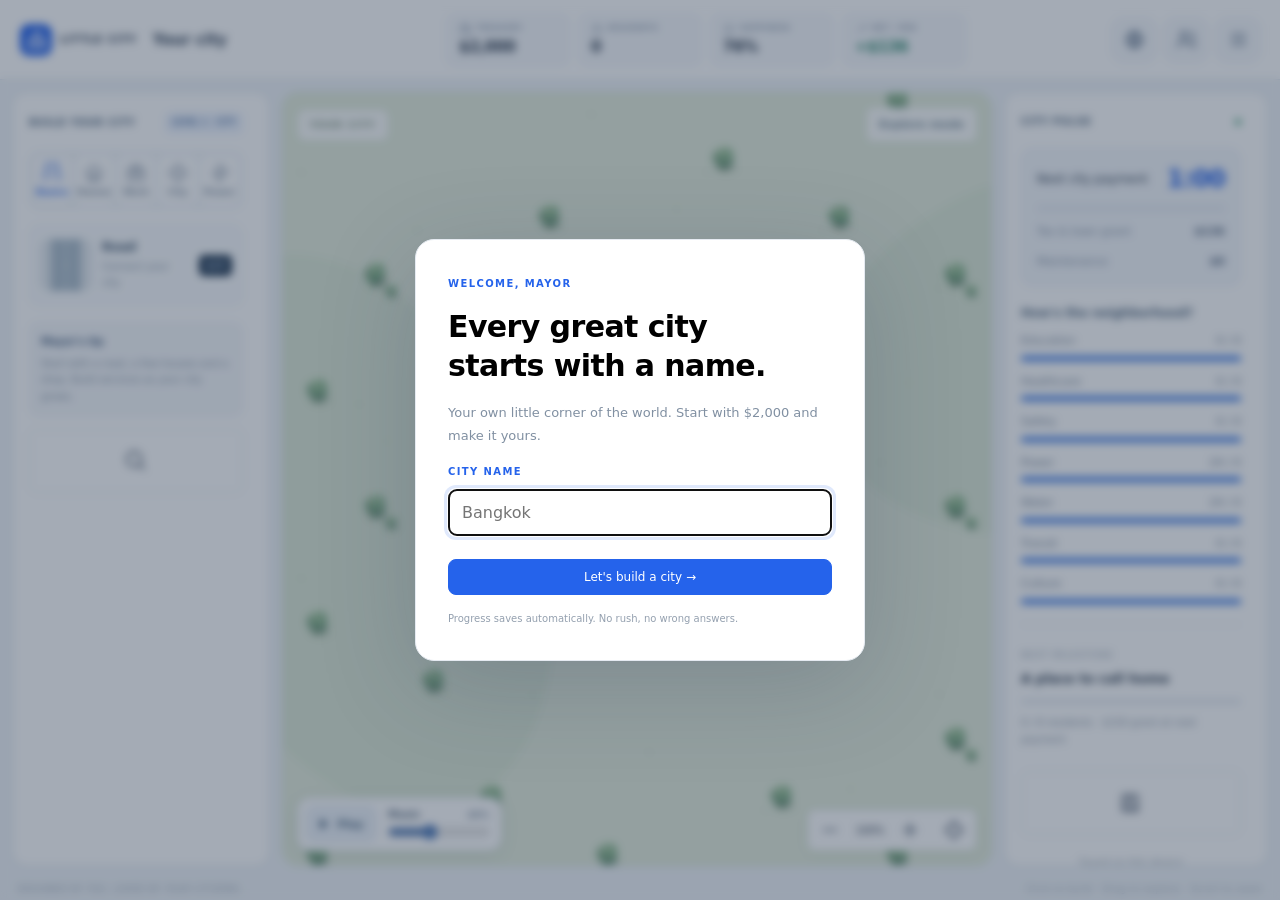
==== commit 64a0cdc5: "feat: add music controls and improve mobile panel functionality - Removed day/night controls from th" ====
--- a/web/index.html
+++ b/web/index.html
@@ -131,23 +131,63 @@
         </div>
         <div class="mapBottom">
           <span id="coords">40 × 40 plots · room to grow</span>
-          <div class="dayNightControls" role="group" aria-label="Time of day">
-            <button id="dayButton" type="button" aria-pressed="true">
-              Day
-            </button>
-            <button id="nightButton" type="button" aria-pressed="false">
-              Night
-            </button>
-            <button id="cycleButton" type="button" aria-pressed="false">
-              Auto
-            </button>
-          </div>
           <div class="zoom">
             <button id="zoomOut" aria-label="Zoom out">−</button
             ><span id="zoomText">100%</span
             ><button id="zoomIn" aria-label="Zoom in">+</button
             ><button id="centerMap" aria-label="Center map">⌖</button>
           </div>
+        </div>
+        <div
+          id="musicControls"
+          class="musicControls"
+          role="group"
+          aria-label="Music controls"
+        >
+          <button
+            id="musicToggle"
+            type="button"
+            aria-label="Play music"
+            aria-pressed="false"
+            title="Play music"
+          >
+            <svg
+              id="musicPlayIcon"
+              class="musicPlayIcon"
+              viewBox="0 0 24 24"
+              aria-hidden="true"
+              focusable="false"
+            >
+              <path d="M8 5v14l11-7z" fill="currentColor" />
+            </svg>
+            <span id="musicToggleLabel">Play</span>
+            <svg
+              id="musicPauseIcon"
+              class="musicPauseIcon"
+              viewBox="0 0 24 24"
+              aria-hidden="true"
+              focusable="false"
+              hidden
+            >
+              <path d="M7 5h4v14H7zm6 0h4v14h-4z" fill="currentColor" />
+            </svg>
+          </button>
+          <label class="musicVolumeControl" for="musicVolume">
+            <span class="musicLabels"
+              ><span>Music</span><output id="musicVolumeValue" for="musicVolume"
+                >12%</output
+              ></span
+            >
+            <input
+              id="musicVolume"
+              type="range"
+              min="0"
+              max="0.3"
+              step="0.01"
+              value="0.12"
+              aria-label="Music volume"
+            />
+          </label>
         </div>
         <div id="toast" role="status" aria-live="polite"></div>
       </section>
@@ -229,9 +269,8 @@
     /><audio
       id="backgroundMusic"
       src="../music.mp3"
-      autoplay
       loop
-      preload="auto"
+      preload="none"
     ></audio>
     <script src="engine.js"></script>
     <script src="world.js"></script>
--- a/web/style.css
+++ b/web/style.css
@@ -1228,7 +1228,8 @@
   .worldDialog #closeModal {
     position: sticky;
     bottom: 0;
-    background: #282727;
+    background: #131313;
+    color: white;
   }
   .worldActions form {
     display: block;
@@ -1699,9 +1700,9 @@
   display: inline-flex;
   align-items: center;
   justify-content: center;
-  min-width: 44px;
-  min-height: 44px;
-  padding: 10px;
+  /* min-width: 44px;
+  min-height: 44px; */
+  padding: 20px;
 }
 .iconWithLabel {
   display: inline-flex;
@@ -1722,8 +1723,8 @@
   color: #2563eb;
 }
 .game .stats small .uiIcon {
-  width: 16px;
-  height: 16px;
+  /* width: 16px;
+  height: 16px; */
   color: #7b8da3;
   margin-bottom: 2px;
 }
--- a/web/desktop.css
+++ b/web/desktop.css
@@ -564,6 +564,445 @@
     line-height: 19px;
   }
 }
+
+/* Motion lives on the interface; the map canvas and its overlays stay still. */
+.game {
+  --ui-motion-fast: 160ms;
+  --ui-motion: 240ms;
+  --ui-ease: cubic-bezier(0.2, 0.75, 0.25, 1);
+}
+.game button,
+.game a,
+.game input,
+.game select,
+.game summary,
+.game .buildCard,
+.game .countryCard,
+.game .payment,
+.game .milestone {
+  transition:
+    color var(--ui-motion-fast) ease,
+    background-color var(--ui-motion-fast) ease,
+    border-color var(--ui-motion-fast) ease,
+    box-shadow var(--ui-motion) var(--ui-ease),
+    transform var(--ui-motion) var(--ui-ease);
+}
+.game button:active,
+.game .buildCard:active {
+  transform: scale(0.97);
+}
+.game button:focus-visible,
+.game input:focus-visible,
+.game select:focus-visible {
+  box-shadow: 0 0 0 4px #2563eb24;
+}
+.game button.clickFeedback {
+  animation: button-click-ring 320ms var(--ui-ease);
+}
+.game button.clickFeedback .uiIcon,
+.game button.clickFeedback .menuIcon {
+  animation: icon-click-pop 320ms var(--ui-ease);
+}
+.game .buildCard.clickFeedback canvas {
+  animation: building-card-pop 320ms var(--ui-ease);
+}
+.game .logo {
+  animation: city-mark-arrive 700ms var(--ui-ease) both;
+}
+.game .cityLogo {
+  transform-origin: 50% 70%;
+  transition: transform var(--ui-motion) var(--ui-ease);
+}
+.game .brand:hover .cityLogo {
+  transform: translateY(-2px) rotate(-5deg);
+}
+.game header.gameHeader .stats > div {
+  animation: ui-rise-in 480ms var(--ui-ease) both;
+}
+.game header.gameHeader .stats > div:nth-child(2) {
+  animation-delay: 55ms;
+}
+.game header.gameHeader .stats > div:nth-child(3) {
+  animation-delay: 110ms;
+}
+.game header.gameHeader .stats > div:nth-child(4) {
+  animation-delay: 165ms;
+}
+.game .stats strong {
+  transition:
+    color var(--ui-motion) ease,
+    transform var(--ui-motion) var(--ui-ease);
+}
+.game .stats > div:hover strong {
+  transform: translateY(-1px);
+}
+.game .headerActions .uiIcon,
+.game .headerActions .menuIcon {
+  transition: transform var(--ui-motion) var(--ui-ease);
+}
+.game .headerActions button:hover .uiIcon,
+.game .headerActions button:hover .menuIcon {
+  transform: scale(1.1) rotate(-5deg);
+}
+.game #builder > .sectionHeading,
+.game #details > .sectionHeading,
+.game .payment,
+.game #services > *,
+.game #selected:not(:empty),
+.game .milestone,
+.game #achievements,
+.game #saveState {
+  animation: ui-rise-in 500ms var(--ui-ease) both;
+}
+.game #details .payment {
+  animation-delay: 70ms;
+}
+.game #services > :nth-child(2) {
+  animation-delay: 45ms;
+}
+.game #services > :nth-child(3) {
+  animation-delay: 90ms;
+}
+.game #services > :nth-child(4) {
+  animation-delay: 135ms;
+}
+.game #services > :nth-child(5) {
+  animation-delay: 180ms;
+}
+.game .buildCard {
+  transform-origin: 50% 50%;
+}
+.game .buildCard canvas {
+  transition:
+    transform var(--ui-motion) var(--ui-ease),
+    box-shadow var(--ui-motion) var(--ui-ease);
+}
+.game .buildCard:hover canvas {
+  transform: scale(1.06) rotate(-2deg);
+  box-shadow: 0 4px 12px #31465b18;
+}
+.game #categories button.iconOnly .uiIcon {
+  transition: transform var(--ui-motion) var(--ui-ease);
+}
+.game #categories button.iconOnly:hover .uiIcon,
+.game #categories button.iconOnly.active .uiIcon {
+  transform: translateY(-2px) scale(1.08);
+}
+.game progress::-webkit-progress-value {
+  transition: width 600ms var(--ui-ease);
+}
+.game progress::-moz-progress-bar {
+  transition: width 600ms var(--ui-ease);
+}
+.game #toast.show {
+  animation: toast-pop 320ms var(--ui-ease) both;
+}
+.game dialog[open] {
+  animation: dialog-arrive 300ms var(--ui-ease) both;
+}
+.game dialog[open]::backdrop {
+  animation: backdrop-arrive 240ms ease both;
+}
+.game .cityMenu[open] .menuActions > * {
+  animation: ui-rise-in 360ms var(--ui-ease) both;
+}
+.game .cityMenu[open] .menuActions > :nth-child(2) {
+  animation-delay: 45ms;
+}
+.game .cityMenu[open] .menuActions > :nth-child(3) {
+  animation-delay: 90ms;
+}
+.game .cityMenu[open] .menuActions > :nth-child(4) {
+  animation-delay: 135ms;
+}
+.game .cityMenu[open] .menuActions > :nth-child(5) {
+  animation-delay: 180ms;
+}
+.game .saveState {
+  transition: color var(--ui-motion) ease;
+}
+.game #details .liveDot {
+  animation: live-pulse 2.4s ease-in-out infinite;
+}
+
+.game .musicControls {
+  position: absolute;
+  z-index: 2;
+  left: 14px;
+  bottom: 14px;
+  display: flex;
+  align-items: center;
+  gap: 11px;
+  width: 205px;
+  min-height: 54px;
+  padding: 7px 12px 7px 7px;
+  border: 1px solid #dfe7ed;
+  border-radius: 13px;
+  background: #fff;
+  box-shadow: 0 4px 16px #25384d18;
+}
+.game #musicToggle {
+  position: relative;
+  display: inline-flex;
+  place-items: center;
+  justify-content: center;
+  gap: 6px;
+  flex: 0 0 72px;
+  width: 72px;
+  height: 38px;
+  min-height: 38px;
+  padding: 0 8px;
+  border: 0;
+  border-radius: 10px;
+  background: #edf3fa;
+  color: #45617d;
+  font-size: 11px;
+  font-weight: 650;
+}
+.game #musicToggle::after {
+  position: absolute;
+  left: 50%;
+  bottom: calc(100% + 8px);
+  z-index: 5;
+  padding: 6px 9px;
+  border: 1px solid #dfe6ed;
+  border-radius: 7px;
+  background: #26374a;
+  color: #fff;
+  content: attr(data-tooltip);
+  font-size: 10px;
+  font-weight: 550;
+  line-height: 1.2;
+  white-space: nowrap;
+  opacity: 0;
+  pointer-events: none;
+  transform: translate(-50%, 4px);
+  transition:
+    opacity 140ms ease,
+    transform 140ms ease;
+}
+.game #musicToggle:hover::after,
+.game #musicToggle:focus-visible::after {
+  opacity: 1;
+  transform: translate(-50%, 0);
+}
+.game #musicToggle:hover,
+.game .musicControls.playing #musicToggle {
+  background: #e7effb;
+  color: #2563eb;
+}
+.game #musicToggle svg {
+  display: block;
+  width: 18px;
+  height: 18px;
+}
+.game #musicToggle svg[hidden] {
+  display: none;
+}
+.game #musicToggleLabel {
+  min-width: 31px;
+  text-align: left;
+}
+.game .musicVolumeControl {
+  display: flex;
+  flex: 1;
+  flex-direction: column;
+  gap: 5px;
+  min-width: 0;
+  color: #53677d;
+  font-size: 10px;
+  font-weight: 650;
+}
+.game .musicLabels {
+  display: flex;
+  justify-content: space-between;
+  align-items: center;
+  gap: 8px;
+}
+.game #musicVolumeValue {
+  color: #8291a2;
+  font-size: 9px;
+  font-variant-numeric: tabular-nums;
+}
+.game #musicVolume {
+  width: 100%;
+  height: 14px;
+  margin: 0;
+  padding: 0;
+  accent-color: #4e79b8;
+  cursor: pointer;
+}
+
+@keyframes ui-rise-in {
+  from {
+    opacity: 0;
+    transform: translateY(9px);
+  }
+  to {
+    opacity: 1;
+    transform: translateY(0);
+  }
+}
+@keyframes city-mark-arrive {
+  0% {
+    opacity: 0;
+    transform: scale(0.75) rotate(-9deg);
+  }
+  70% {
+    transform: scale(1.08) rotate(3deg);
+  }
+  100% {
+    opacity: 1;
+    transform: scale(1) rotate(0);
+  }
+}
+@keyframes toast-pop {
+  from {
+    opacity: 0;
+    transform: translate(-50%, 12px) scale(0.96);
+  }
+  to {
+    opacity: 1;
+    transform: translate(-50%, 0) scale(1);
+  }
+}
+@keyframes dialog-arrive {
+  from {
+    opacity: 0;
+    transform: translateY(10px) scale(0.98);
+  }
+  to {
+    opacity: 1;
+    transform: translateY(0) scale(1);
+  }
+}
+@keyframes backdrop-arrive {
+  from {
+    opacity: 0;
+  }
+  to {
+    opacity: 1;
+  }
+}
+@keyframes live-pulse {
+  0%,
+  100% {
+    box-shadow: 0 0 0 0 #42a07800;
+  }
+  50% {
+    box-shadow: 0 0 0 4px #42a07820;
+  }
+}
+@keyframes button-click-ring {
+  0%,
+  100% {
+    box-shadow: 0 0 0 0 #2563eb00;
+  }
+  40% {
+    box-shadow: 0 0 0 4px #2563eb24;
+  }
+}
+@keyframes icon-click-pop {
+  0%,
+  100% {
+    transform: scale(1) rotate(0);
+  }
+  40% {
+    transform: scale(0.82) rotate(-10deg);
+  }
+  75% {
+    transform: scale(1.12) rotate(4deg);
+  }
+}
+@keyframes building-card-pop {
+  0%,
+  100% {
+    transform: scale(1) rotate(0);
+  }
+  40% {
+    transform: scale(0.9) rotate(-4deg);
+  }
+  75% {
+    transform: scale(1.08) rotate(3deg);
+  }
+}
+@media (hover: hover) and (pointer: fine) {
+  .game .buildCard:hover {
+    transform: translateY(-2px);
+    box-shadow: 0 8px 18px #29435c12;
+  }
+  .game #categories button:hover,
+  .game .headerActions button:hover,
+  .game .countryCard:hover,
+  .game .worldCity:hover {
+    transform: translateY(-1px);
+  }
+}
+@media (max-width: 900px), (max-height: 500px) and (pointer: coarse) {
+  .game .musicControls {
+    left: 10px;
+    bottom: 68px;
+    width: min(205px, calc(100% - 20px));
+    min-height: 52px;
+  }
+  .game #musicToggle {
+    width: 72px;
+    height: 40px;
+    min-height: 40px;
+    flex-basis: 72px;
+  }
+  .game #builder.mobileOpen,
+  .game #details.mobileOpen {
+    animation: sheet-arrive 360ms var(--ui-ease) both;
+    transform-origin: 50% 100%;
+  }
+  .game #mobileNav button {
+    transition:
+      background-color var(--ui-motion) ease,
+      color var(--ui-motion) ease,
+      transform var(--ui-motion) var(--ui-ease);
+  }
+  .game #mobileNav button.active {
+    transform: translateY(-2px);
+  }
+  .game #mobileNav button .uiIcon {
+    transition: transform var(--ui-motion) var(--ui-ease);
+  }
+  .game #mobileNav button.active .uiIcon {
+    transform: translateY(-2px) scale(1.1);
+  }
+  .game .buildCard {
+    animation: ui-rise-in 360ms var(--ui-ease) both;
+  }
+  .game .buildCard:nth-child(2) {
+    animation-delay: 35ms;
+  }
+  .game .buildCard:nth-child(3) {
+    animation-delay: 70ms;
+  }
+  .game .buildCard:nth-child(4) {
+    animation-delay: 105ms;
+  }
+}
+@keyframes sheet-arrive {
+  from {
+    opacity: 0;
+    transform: translateY(18px) scale(0.985);
+  }
+  to {
+    opacity: 1;
+    transform: translateY(0) scale(1);
+  }
+}
+@media (prefers-reduced-motion: reduce) {
+  .game *,
+  .game *::before,
+  .game *::after {
+    animation: none !important;
+    scroll-behavior: auto !important;
+    transition: none !important;
+  }
+}
 @media (min-width: 901px) and (max-width: 1150px) and (min-height: 501px),
   (min-width: 901px) and (max-width: 1150px) and (pointer: fine) {
   .game main {
@@ -625,27 +1064,6 @@
   .game .buildCard b {
     font-size: 13px;
   }
-}
-.game .dayNightControls {
-  display: flex;
-  align-items: center;
-  gap: 4px;
-  flex: none;
-}
-.game .dayNightControls button {
-  min-height: 34px;
-  padding: 6px 9px;
-  border: 1px solid #dfe7ed;
-  border-radius: 8px;
-  background: #fff;
-  color: #617287;
-  font-size: 10px;
-  font-weight: 650;
-}
-.game .dayNightControls button[aria-pressed="true"] {
-  border-color: #8eb0e6;
-  background: #edf4ff;
-  color: #2563eb;
 }
 .game.night {
   color-scheme: dark;
@@ -1085,13 +1503,6 @@
   }
 }
 @media (max-width: 500px) {
-  .game .dayNightControls {
-    gap: 2px;
-  }
-  .game .dayNightControls button {
-    padding: 6px 7px;
-    font-size: 9px;
-  }
   .game .mapBottom {
     gap: 5px;
   }
